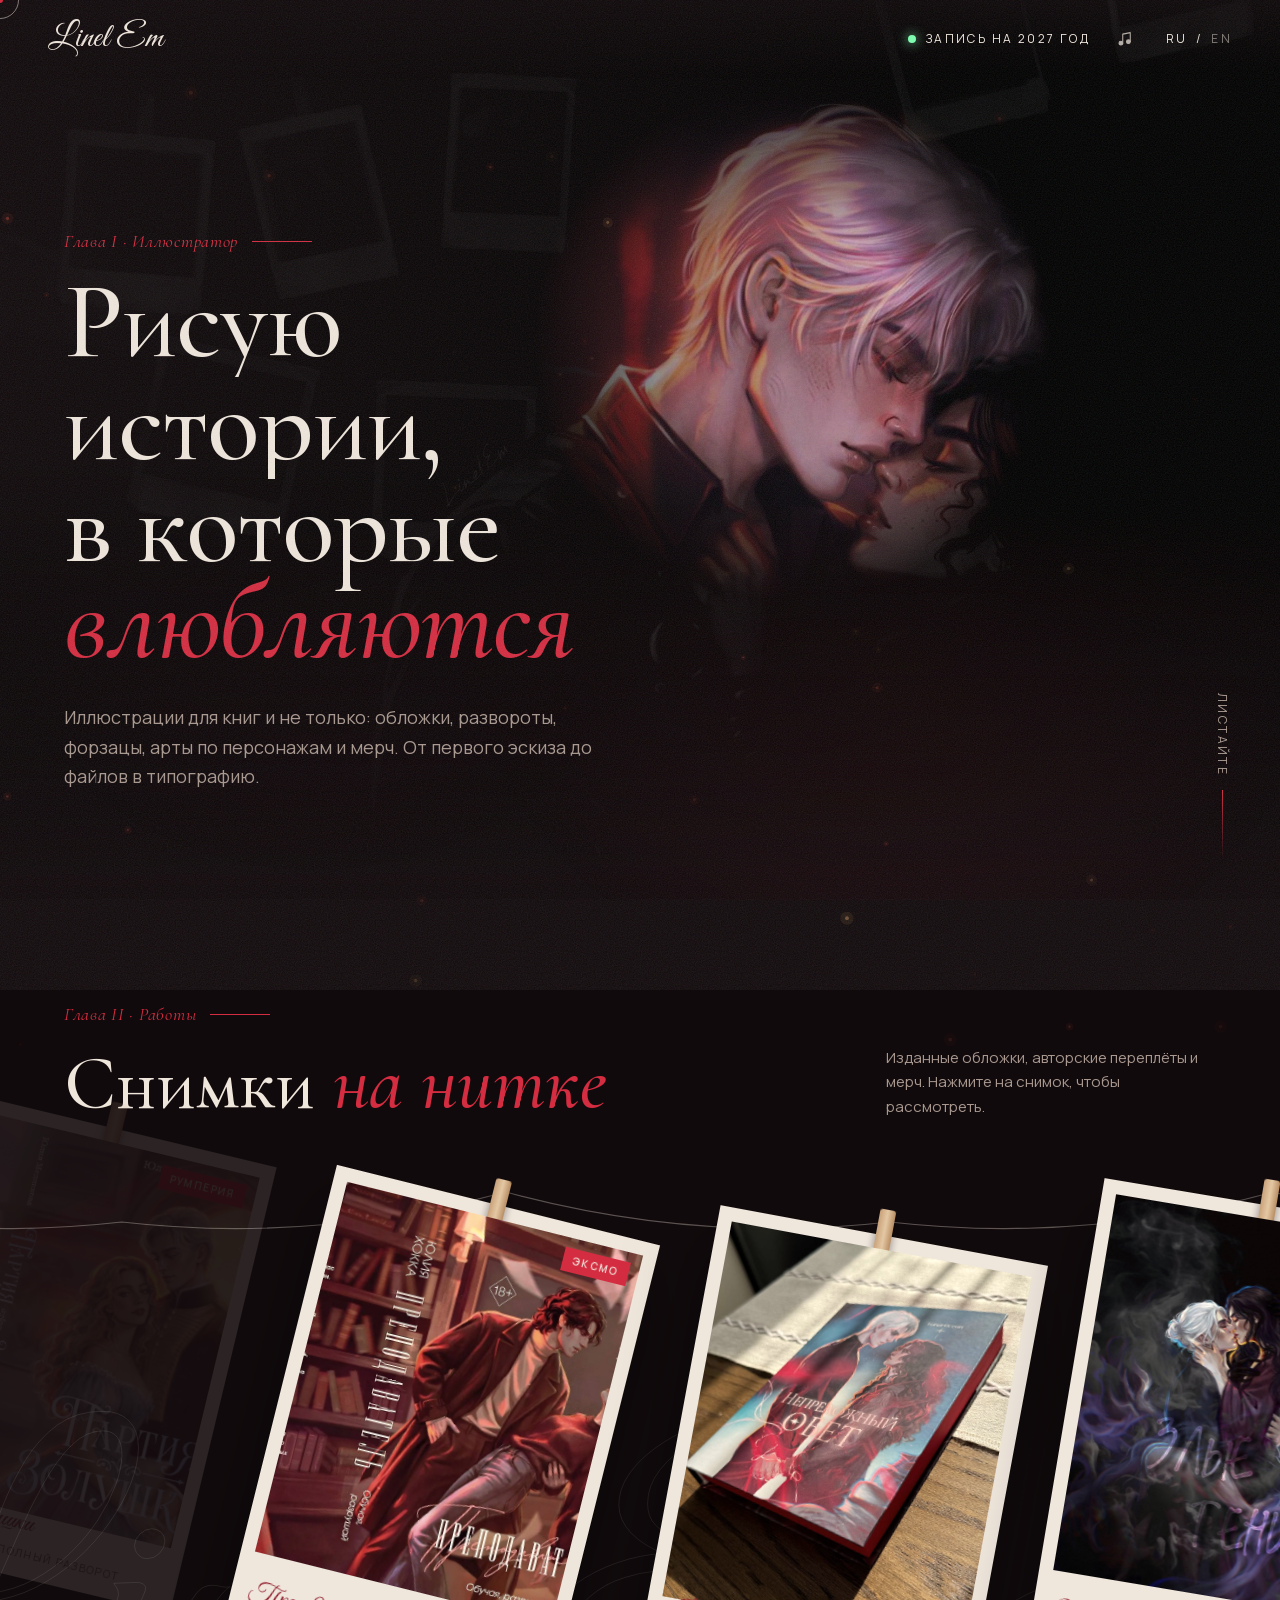
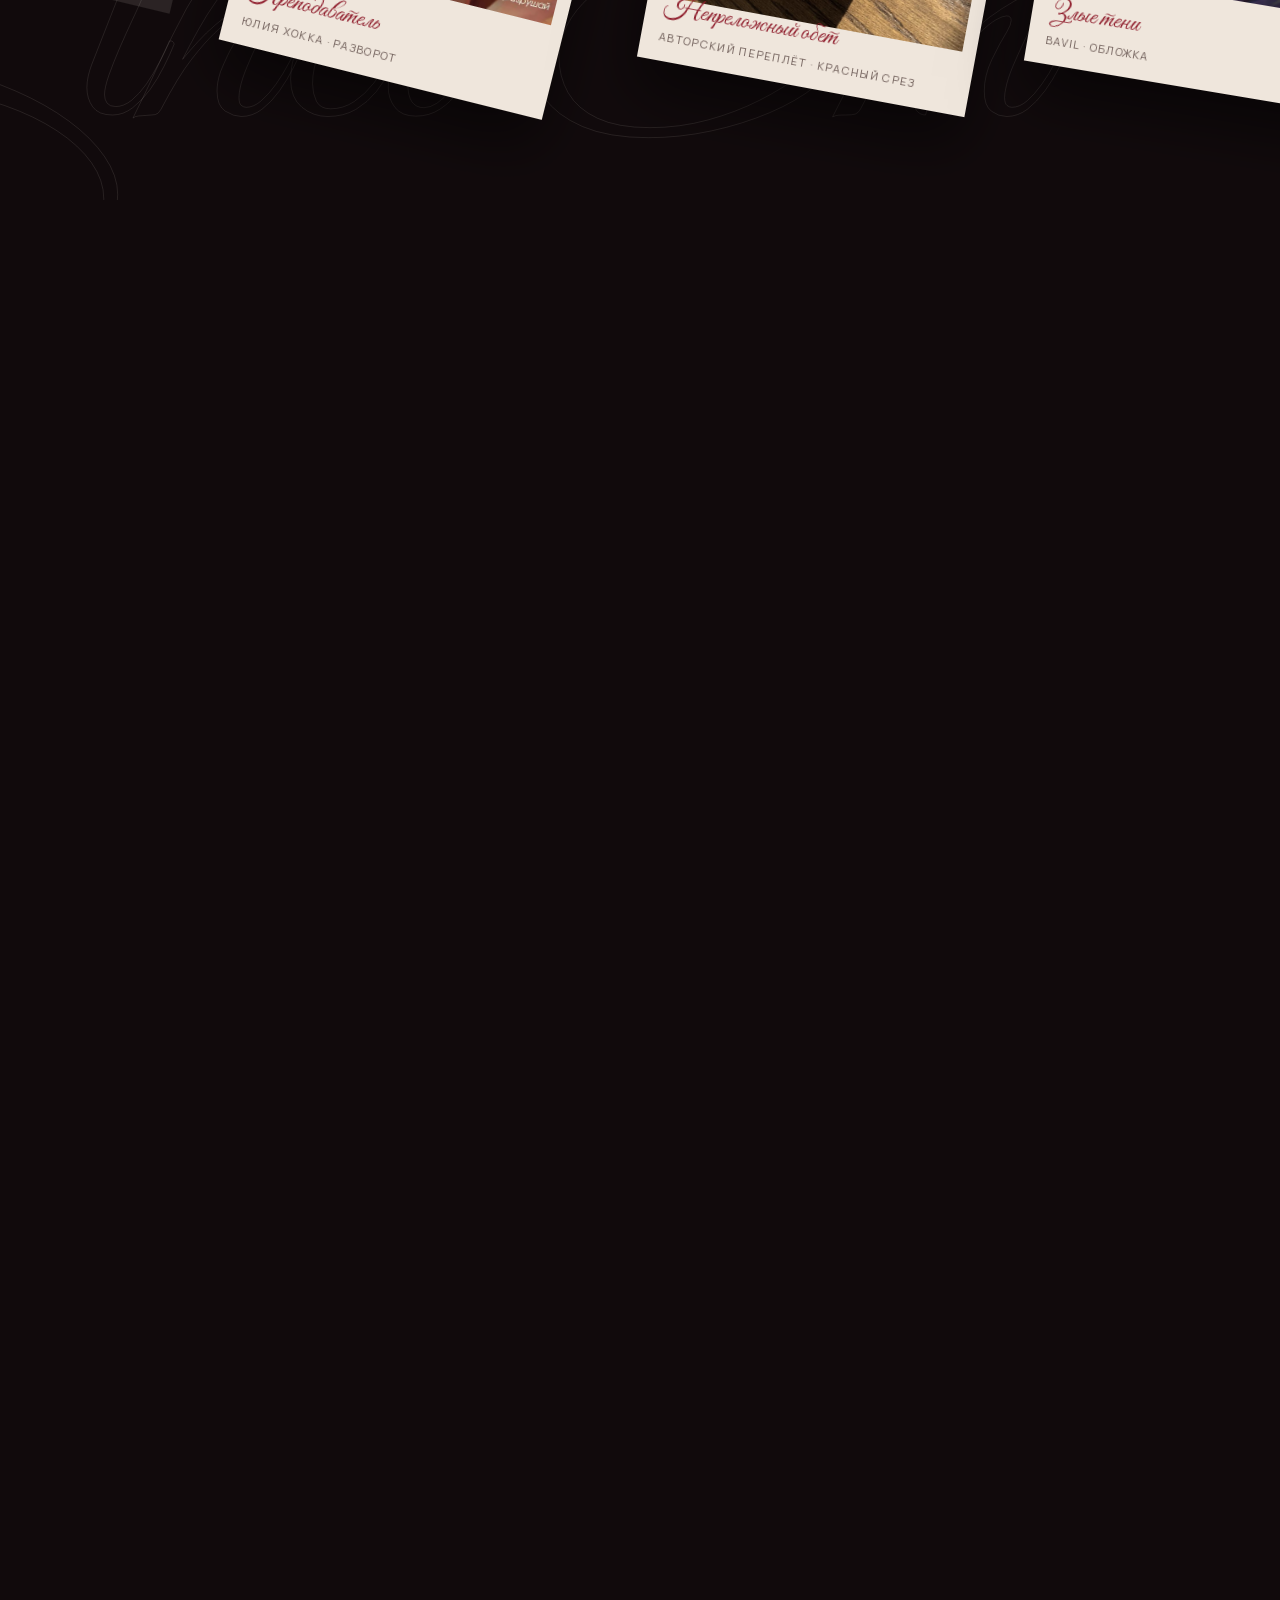
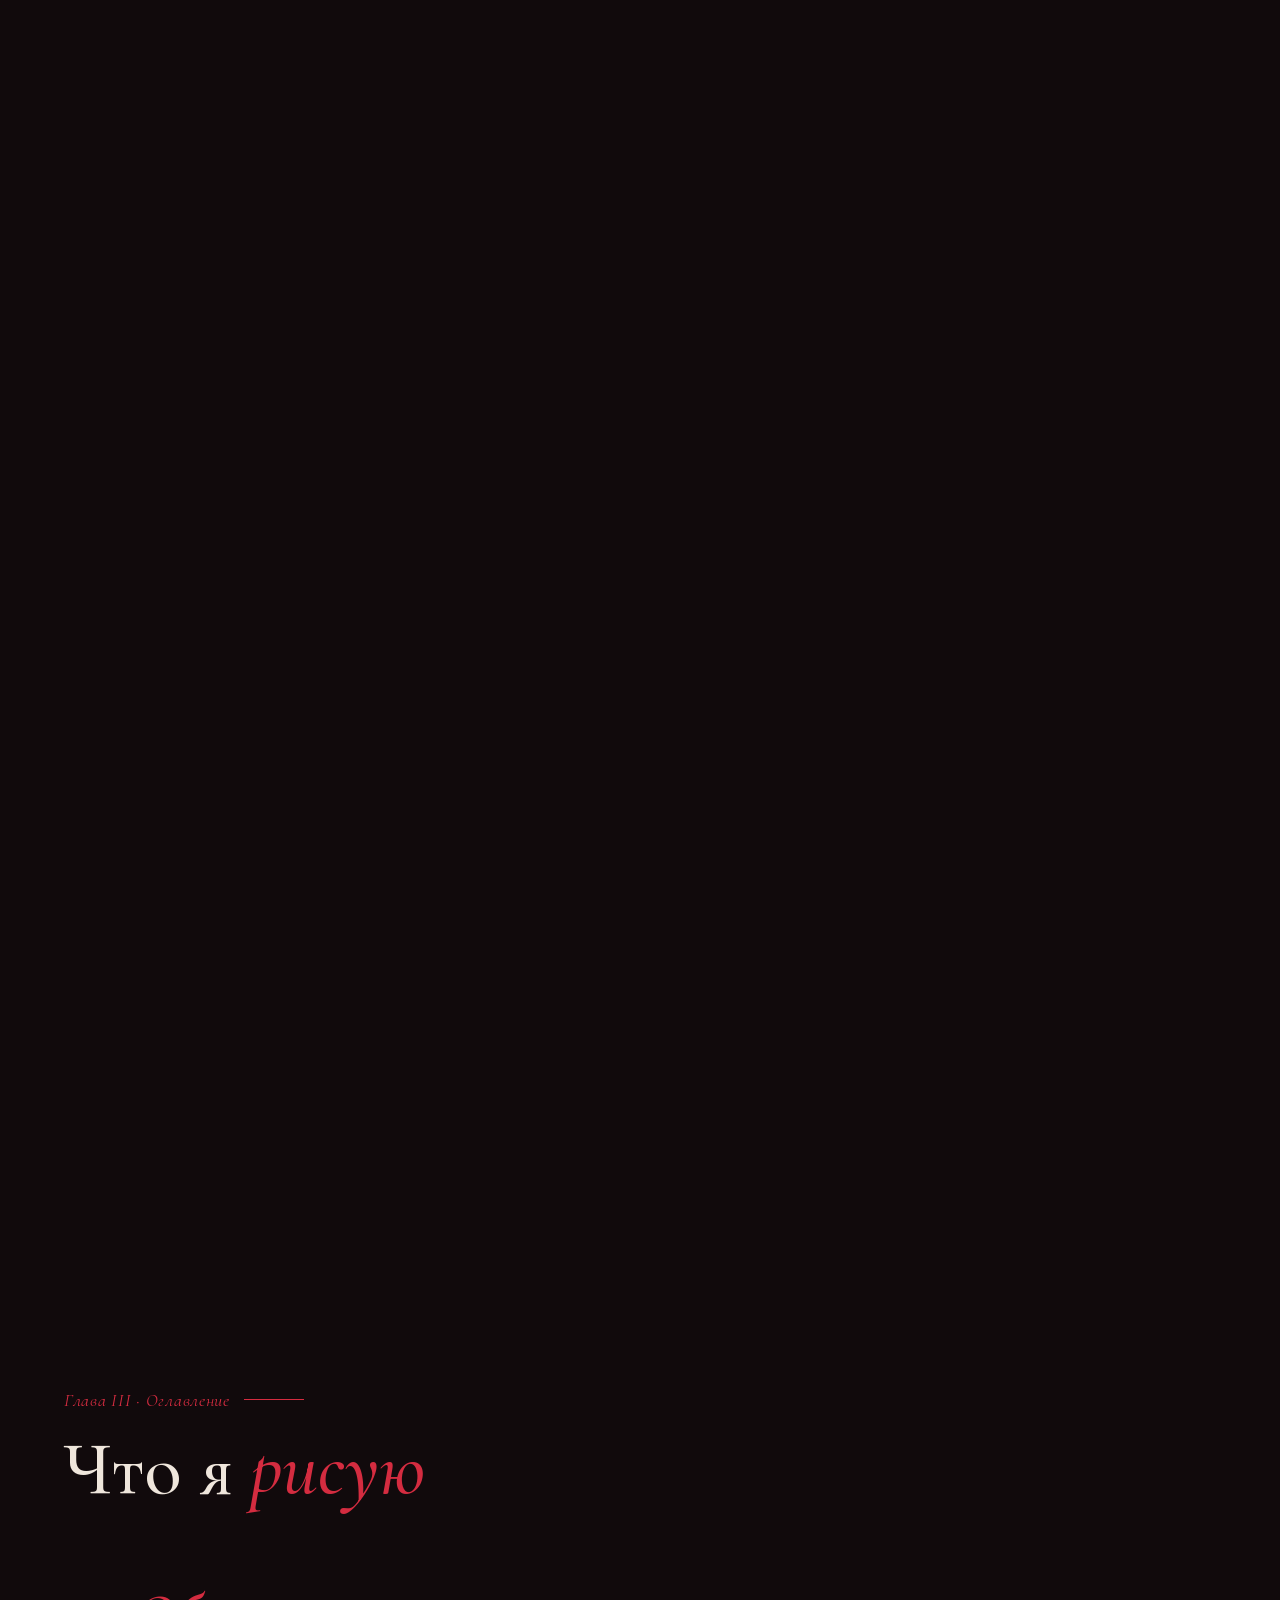
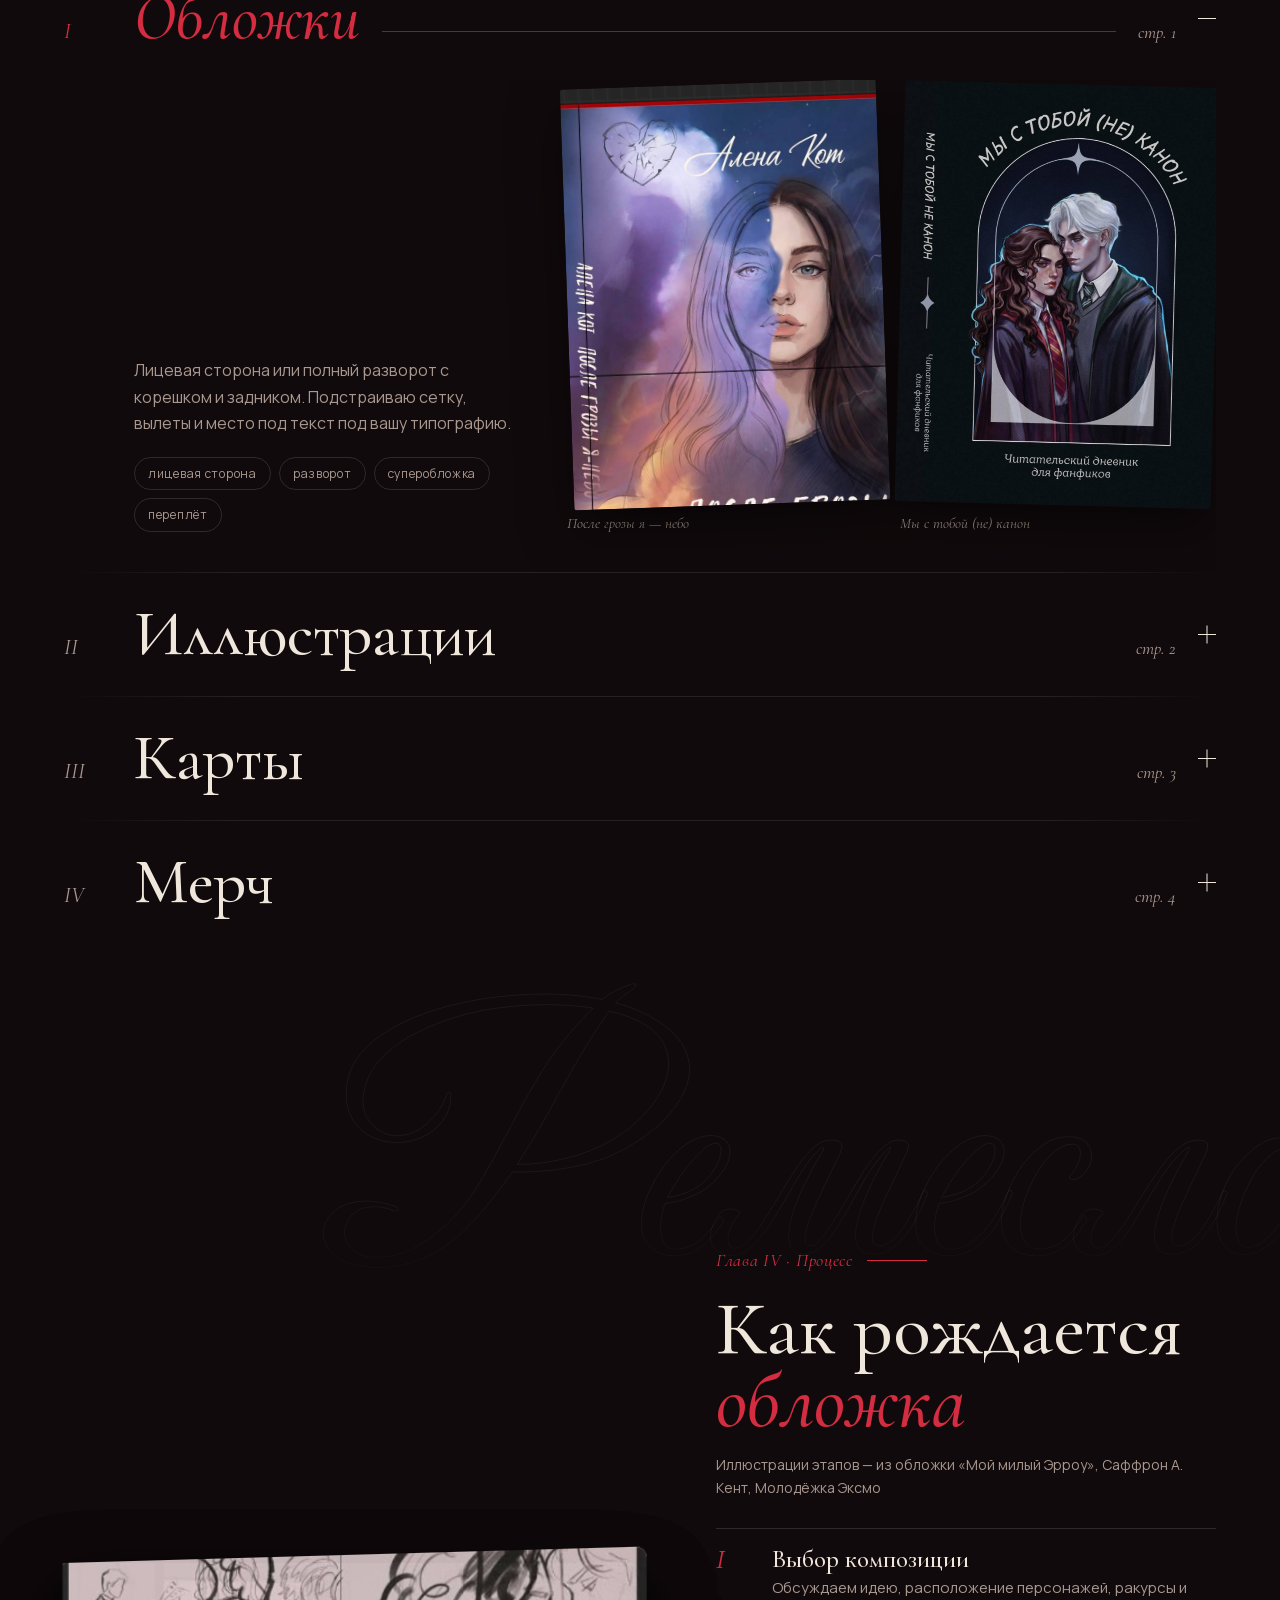
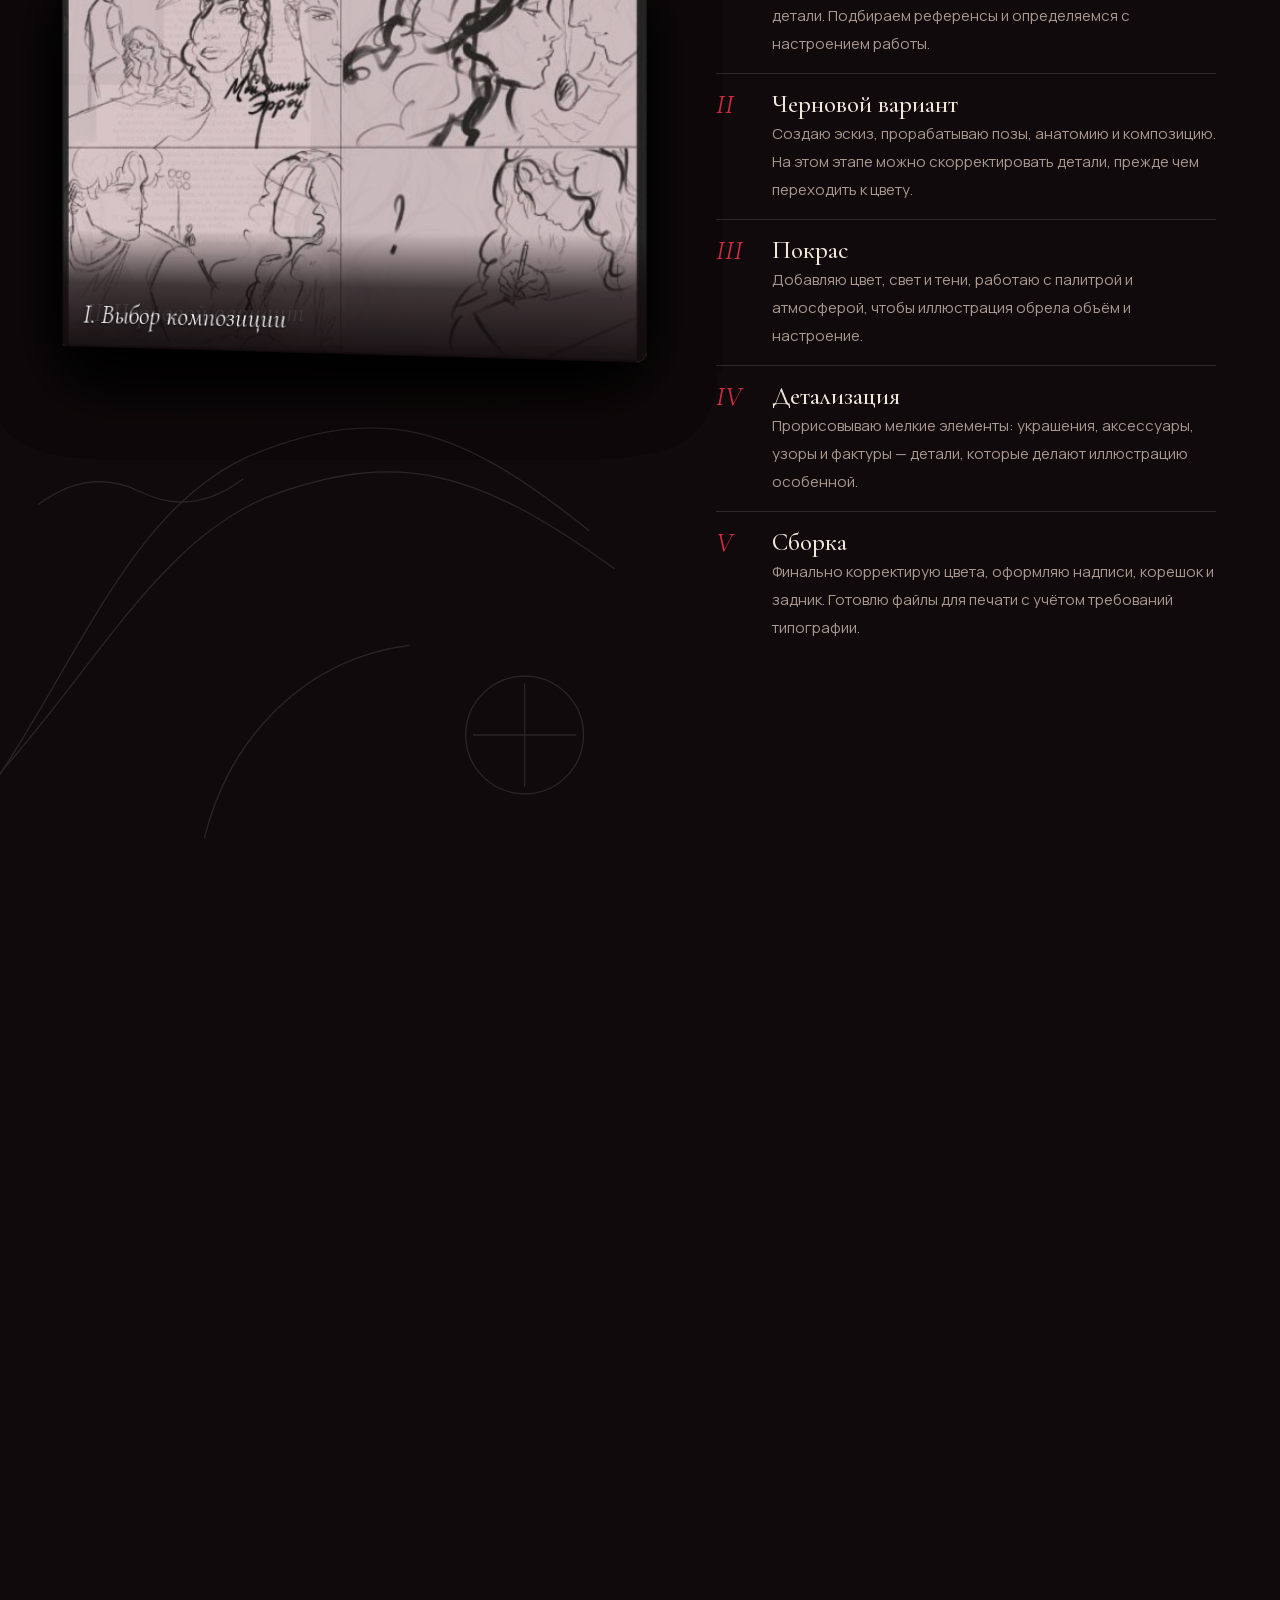
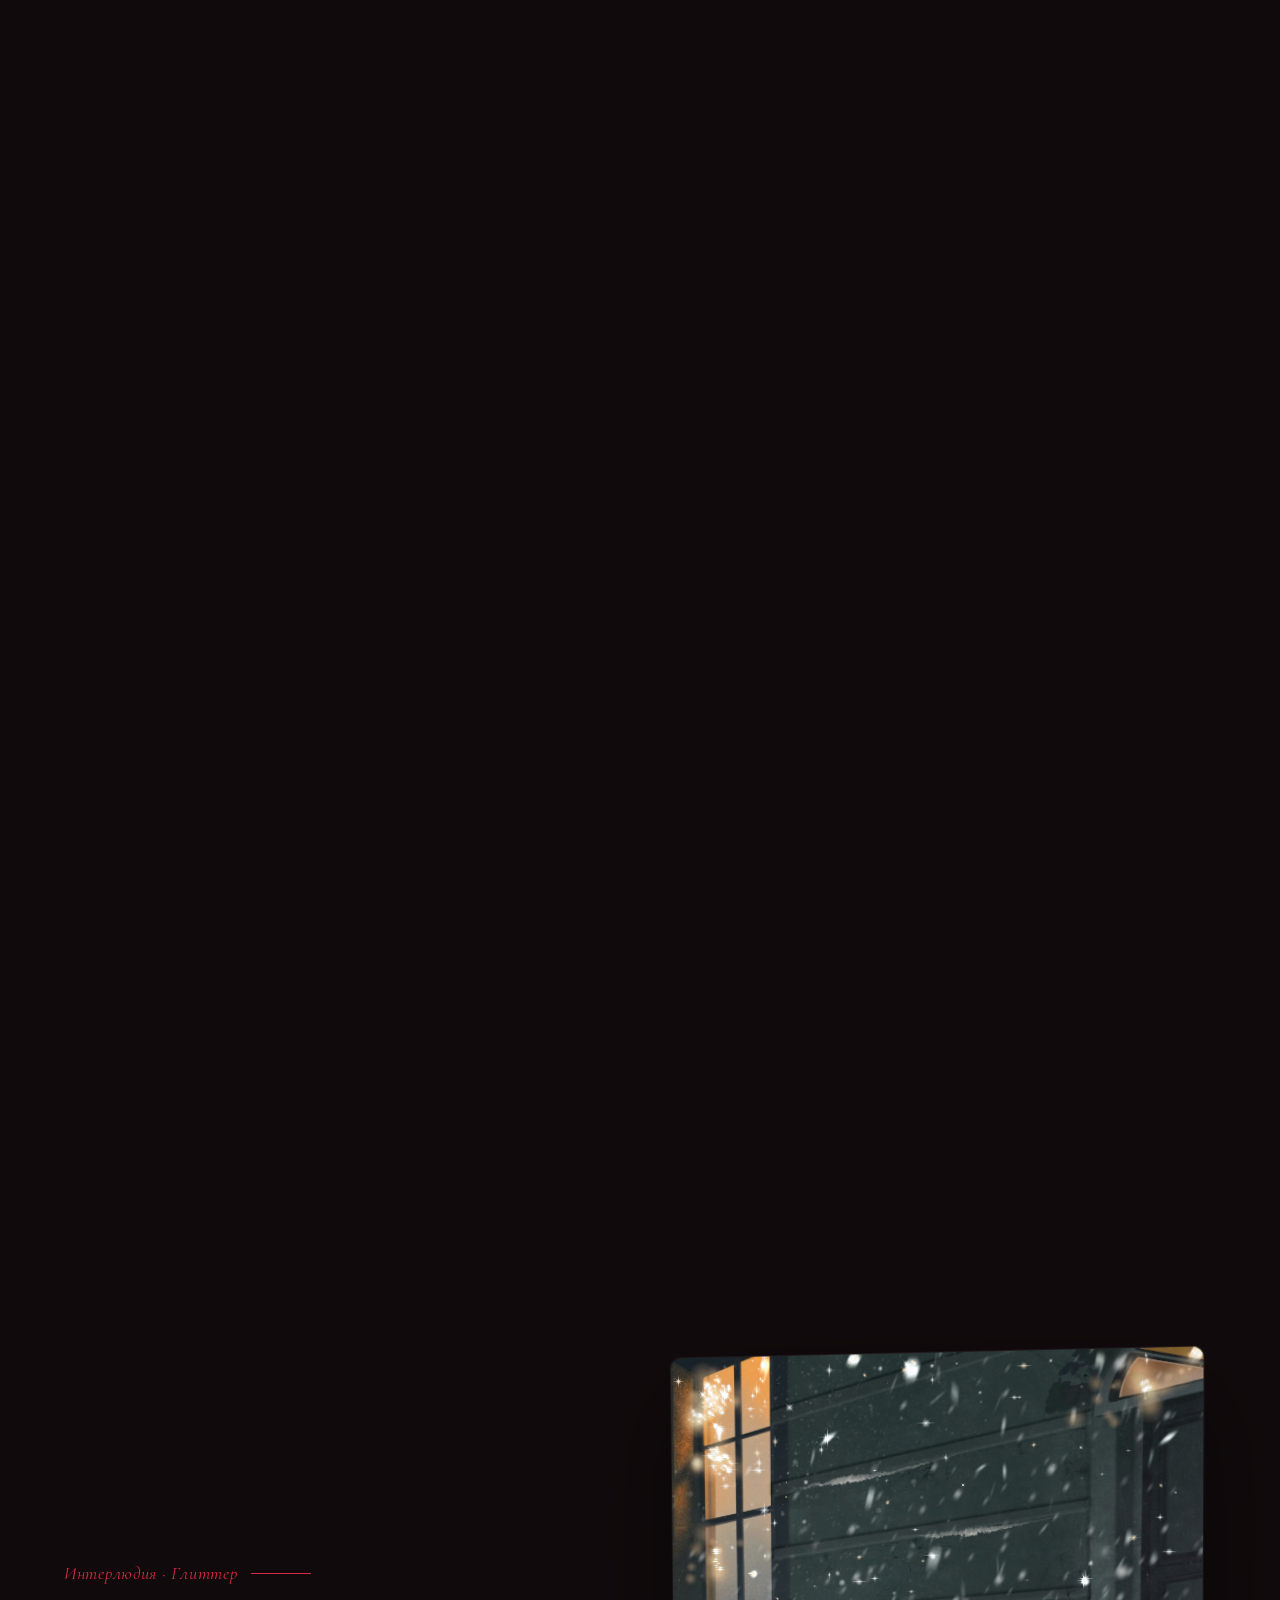
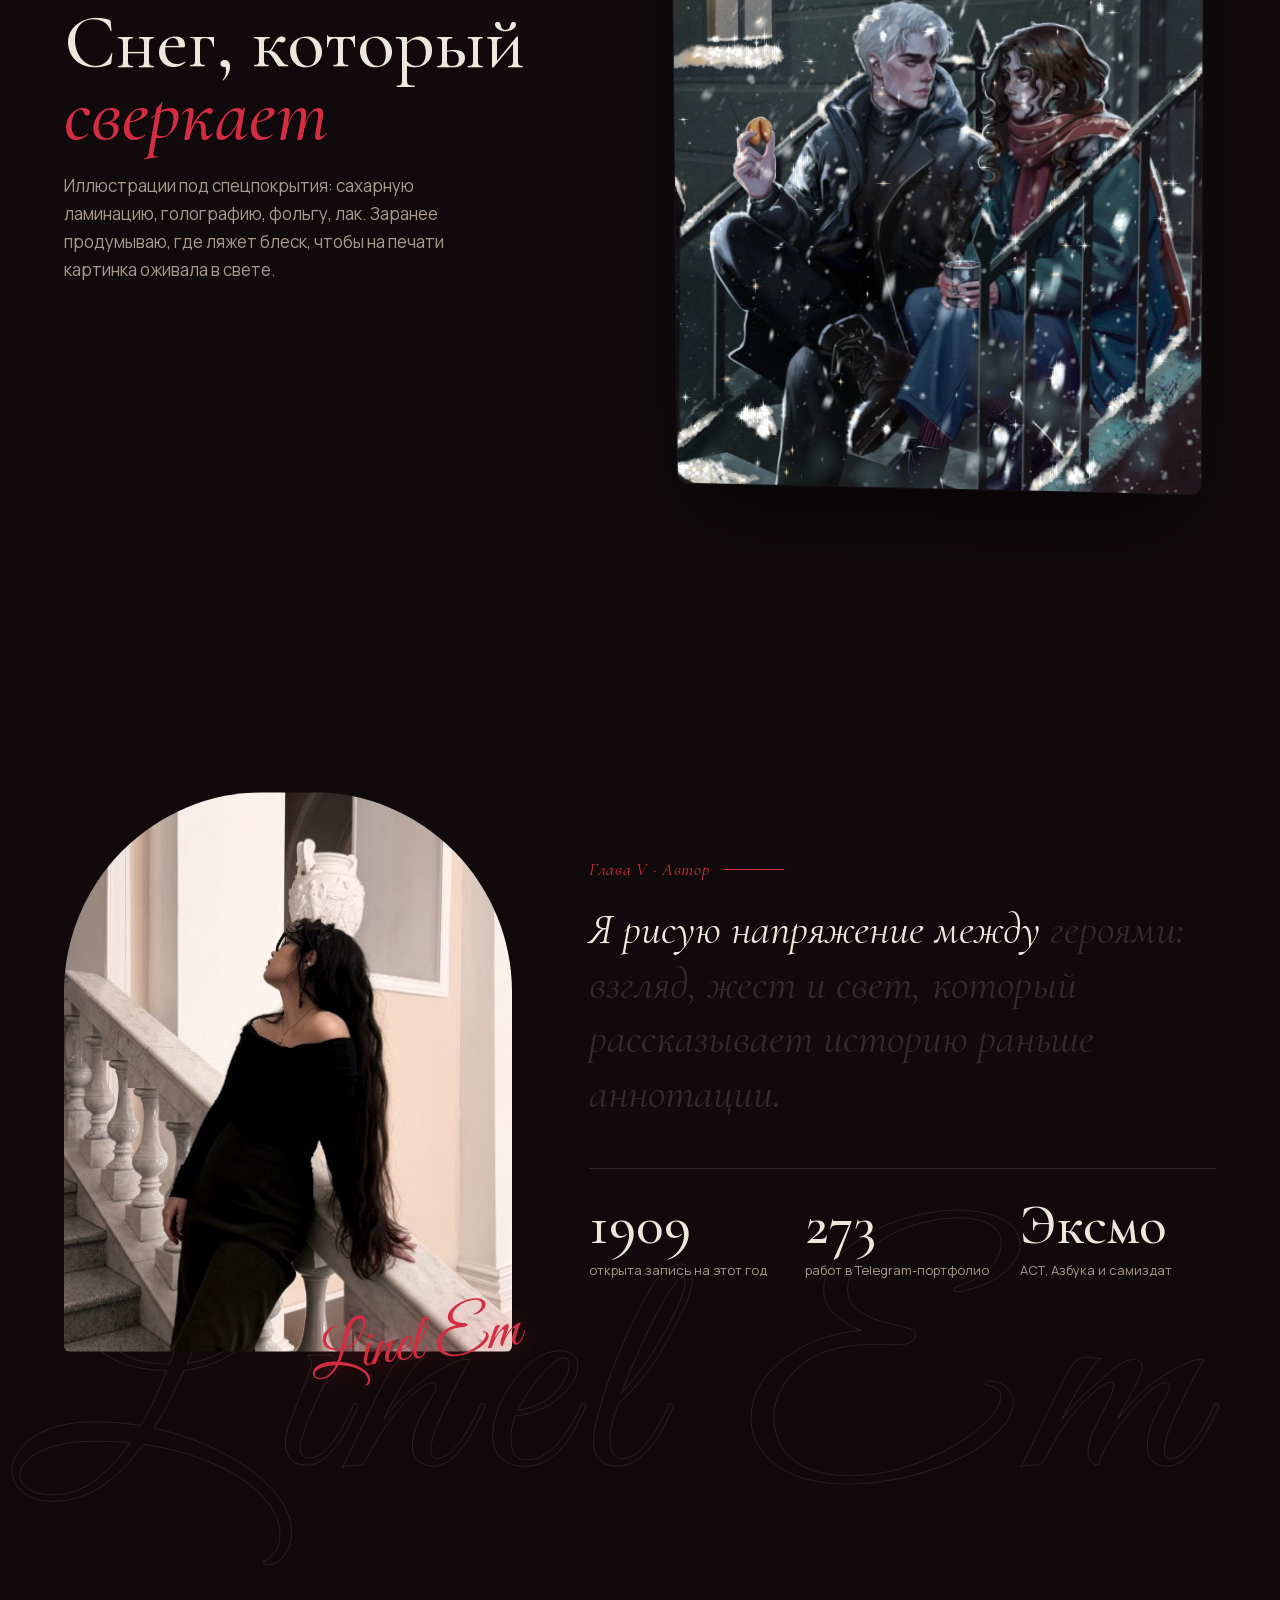
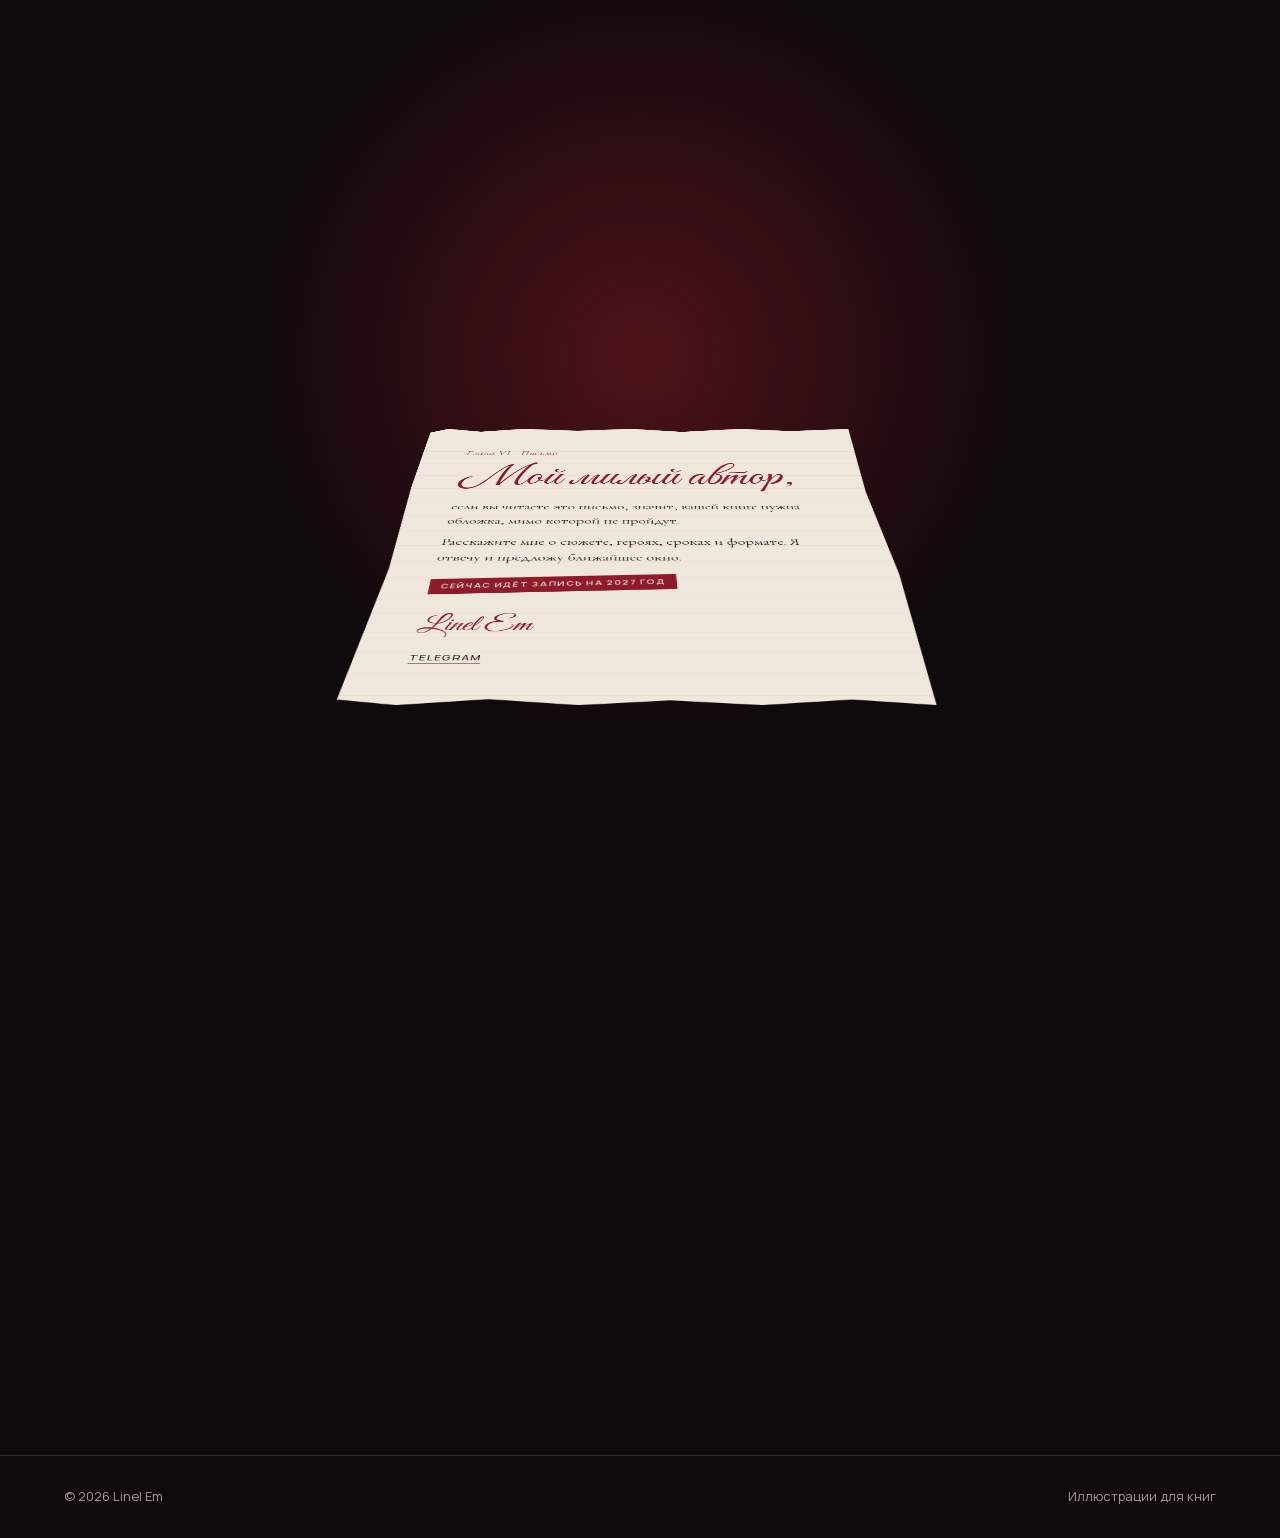
==== index.html @ 9446d97b "Publish linelem.ru" ====
<!doctype html>
<html lang="ru">
<head>
<meta charset="utf-8">
<meta name="viewport" content="width=device-width, initial-scale=1">
<title>Linel Em — иллюстрации для книг</title>
<meta name="description" content="Обложки, книжные иллюстрации, игральные карты и мерч для особых изданий. Работаю с издательствами и авторами.">
<meta property="og:type" content="website">
<meta property="og:site_name" content="linelem.ru">
<meta property="og:title" content="Linel Em — иллюстрации для книг">
<meta property="og:description" content="Обложки, книжные иллюстрации, игральные карты и мерч для особых изданий. Работаю с издательствами и авторами.">
<meta property="og:image" content="https://linelem.ru/og.jpg">
<meta property="og:image:width" content="1200">
<meta property="og:image:height" content="630">
<meta property="og:image:alt" content="Linel Em — иллюстрации для книг">
<meta property="og:locale" content="ru_RU">
<meta name="twitter:card" content="summary_large_image">
<link rel="canonical" href="https://linelem.ru/">
<link rel="alternate" hreflang="ru" href="https://linelem.ru/">
<link rel="alternate" hreflang="en" href="https://linelem.com/">
<link rel="alternate" hreflang="x-default" href="https://linelem.com/">
<link rel="icon" href="icons/favicon.ico" sizes="any">
<link rel="icon" type="image/png" sizes="32x32" href="icons/favicon-32.png">
<link rel="apple-touch-icon" href="icons/apple-touch-icon.png">
<link rel="manifest" href="site.webmanifest">
<meta name="theme-color" content="#110a0c">
<meta property="og:url" content="https://linelem.ru/">
<link rel="preload" href="img/polaroid.jpg" as="image">
<link rel="preload" href="fonts/GreatVibes-normal-400-latin.woff2" as="font" type="font/woff2" crossorigin>
<link rel="stylesheet" href="fonts/fonts.css">
<style>
  :root {
    --bg: #110a0c;
    --bg-2: #1c1013;
    --wine: #8e1b2a;
    --red: #d42c40;
    --cyan: #6fb6c6;
    --paper: #efe6dc;
    --paper-2: #e4d6c6;
    --ink: #2a1a1c;
    --muted: #a8988f;
    --line: rgba(239, 230, 220, .14);
    --serif: "Cormorant Garamond", Georgia, serif;
    --sans: "Manrope", system-ui, sans-serif;
    --script: "Great Vibes", cursive;
    --ease: cubic-bezier(.2, .7, .2, 1);
  }
  * { box-sizing: border-box; margin: 0; padding: 0; }
  html { background: var(--bg); }
  body {
    background: transparent; color: var(--paper);
    font: 400 17px/1.65 var(--sans);
    -webkit-font-smoothing: antialiased; overflow-x: hidden;
  }
  body.loading { overflow: hidden; }
  img { display: block; max-width: 100%; }
  a { color: inherit; text-decoration: none; }
  ::selection { background: var(--red); color: var(--paper); }

  /* film grain, animated */
  .grain {
    position: fixed; inset: -10%; z-index: 90; pointer-events: none; opacity: .11;
    background-image: url("data:image/svg+xml,%3Csvg xmlns='http://www.w3.org/2000/svg' width='200' height='200'%3E%3Cfilter id='n'%3E%3CfeTurbulence type='fractalNoise' baseFrequency='.85' numOctaves='3' stitchTiles='stitch'/%3E%3C/filter%3E%3Crect width='100%25' height='100%25' filter='url(%23n)'/%3E%3C/svg%3E");
    animation: grain 1s steps(6) infinite;
  }
  /* on phones the jittering grain reads as fast-moving noise over the wine light: keep it still and quieter */
  @media (max-width: 900px), (hover: none) { .grain { animation: none; opacity: .05; inset: 0; } }
  @keyframes grain {
    0%,100% { transform: translate(0,0) } 20% { transform: translate(-3%,2%) }
    40% { transform: translate(2%,-3%) } 60% { transform: translate(-2%,-1%) } 80% { transform: translate(3%,3%) }
  }

  /* cursor */
  .cursor, .cursor-ring { position: fixed; top: 0; left: 0; z-index: 100; pointer-events: none; border-radius: 50%; transform: translate(-50%, -50%); }
  .cursor { width: 6px; height: 6px; background: var(--red); }
  .cursor-ring {
    width: 38px; height: 38px; border: 1px solid rgba(239,230,220,.5);
    display: grid; place-items: center;
    font: 600 10px/1 var(--sans); letter-spacing: .12em; text-transform: uppercase; color: var(--bg);
    transition: width .4s var(--ease), height .4s var(--ease), background .4s, border-color .4s;
  }
  .cursor-ring span { opacity: 0; transition: opacity .3s; }
  .cursor-ring.big { width: 96px; height: 96px; background: var(--paper); border-color: var(--paper); }
  .cursor-ring.big span { opacity: 1; }
  @media (hover: none) { .cursor, .cursor-ring { display: none; } }

  /* preloader */
  .loader {
    position: fixed; inset: 0; z-index: 95; background: var(--wine);
    display: grid; place-items: center;
  }
  .loader svg { width: min(420px, 70vw); overflow: visible; }
  .loader text { font: 400 120px var(--script); fill: transparent; stroke: var(--paper); stroke-width: 1.2; stroke-dasharray: 900; stroke-dashoffset: 900; }

  /* nav */
  nav {
    position: fixed; top: 0; inset-inline: 0; z-index: 60;
    display: flex; justify-content: space-between; align-items: center;
    padding: 22px clamp(16px, 4vw, 48px); background: linear-gradient(rgba(17,10,12,.7), rgba(17,10,12,0));
  }
  .sound { all: unset; cursor: pointer; display: flex; align-items: center; gap: 6px; padding: 4px; color: var(--paper); opacity: .75; transition: opacity .3s, color .3s; }
  .sound:hover { opacity: 1; }
  .sound .note { width: 18px; height: 18px; fill: none; stroke: currentColor; stroke-width: 1.4; stroke-linecap: round; stroke-linejoin: round; }
  .sound .note circle { fill: currentColor; }
  .sound .bars { display: flex; align-items: flex-end; gap: 2px; height: 12px; width: 0; overflow: hidden; transition: width .4s var(--ease); }
  .sound .bars i { width: 2px; height: 3px; background: currentColor; border-radius: 1px; animation: eq 1.2s ease-in-out infinite; }
  .sound .bars i:nth-child(2) { animation-delay: -.4s; } .sound .bars i:nth-child(3) { animation-delay: -.8s; }
  .sound.on { opacity: 1; color: var(--red); }
  .sound.on .bars { width: 10px; }
  .sound:focus-visible { outline: 1px solid var(--red); outline-offset: 3px; }
  @keyframes eq { 0%,100% { height: 3px } 50% { height: 12px } }
  .nav-right { display: flex; align-items: center; gap: 22px; }
  .lang { font-size: 12px; letter-spacing: .2em; text-transform: uppercase; display: flex; gap: 8px; }
  .lang span { opacity: 1; } .lang a { opacity: .5; transition: opacity .3s; } .lang a:hover { opacity: 1; }
  .logo { font: 400 34px/1 var(--script); }
  .status { font-size: 12px; letter-spacing: .2em; text-transform: uppercase; display: flex; align-items: center; gap: 10px; }
  .status i { width: 8px; height: 8px; border-radius: 50%; background: #7dffb0; box-shadow: 0 0 12px #7dffb0; animation: pulse 2s infinite; }
  @keyframes pulse { 50% { opacity: .3 } }

  /* chapter labels */
  .chapter {
    font: italic 400 18px/1 var(--serif); color: var(--red); letter-spacing: .04em;
    display: flex; align-items: center; gap: 14px; margin-bottom: 24px;
  }
  .chapter::after { content: ""; width: 60px; height: 1px; background: currentColor; }

  /* ===== HERO ===== */
  .hero { position: relative; height: 100svh; min-height: 640px; overflow: hidden; }
  .hero-art { position: absolute; inset: 0; }
  .hero-art img { position: absolute; inset: 0; width: 100%; height: 100%; object-fit: cover; object-position: 70% 25%; }
  .hero-art .dim { filter: grayscale(1) brightness(.22) contrast(1.2); }
  .hero-art { will-change: transform; }
  .hero-art .lit {
    --x: 70%; --y: 40%; --r: 0px;
    -webkit-mask: radial-gradient(circle var(--r) at var(--x) var(--y), #000 0%, #000 45%, transparent 100%);
            mask: radial-gradient(circle var(--r) at var(--x) var(--y), #000 0%, #000 45%, transparent 100%);
  }
  .hero::after { content: ""; position: absolute; inset: 0; background: linear-gradient(90deg, rgba(17,10,12,.92) 0%, rgba(17,10,12,.35) 55%, transparent 80%), linear-gradient(transparent 50%, rgba(17,10,12,.55)); pointer-events: none; -webkit-mask: linear-gradient(#000 50%, transparent); mask: linear-gradient(#000 50%, transparent); }
  .hero-art { -webkit-mask: linear-gradient(#000 55%, transparent); mask: linear-gradient(#000 55%, transparent); }
  .hero-content { position: absolute; z-index: 2; left: clamp(16px, 5vw, 80px); bottom: clamp(60px, 12vh, 130px); max-width: 760px; }
  .hero h1 { font: 500 clamp(52px, 8.5vw, 140px)/.88 var(--serif); letter-spacing: -.01em; }
  .hero h1 .line { display: block; overflow: hidden; padding-bottom: .06em; }
  .hero h1 .ch { display: inline-block; }
  .hero h1 em { color: var(--red); font-style: italic; }
  .hero p { margin: 26px 0 0; max-width: 30em; color: var(--muted); font-size: 18px; }
  .hint { position: absolute; z-index: 2; right: clamp(16px, 4vw, 48px); bottom: 40px; font-size: 12px; letter-spacing: .2em; text-transform: uppercase; color: var(--muted); writing-mode: vertical-rl; display: flex; align-items: center; gap: 14px; }
  .hint::after { content: ""; width: 1px; height: 70px; background: linear-gradient(var(--red), transparent); animation: drip 2s var(--ease) infinite; }
  @keyframes drip { 0% { transform: scaleY(0); transform-origin: top } 50% { transform: scaleY(1); transform-origin: top } 51% { transform-origin: bottom } 100% { transform: scaleY(0); transform-origin: bottom } }

  /* ===== RED THREAD ===== */
  .thread { position: absolute; left: 0; top: 0; width: 100%; height: 100%; pointer-events: none; z-index: 1; overflow: visible; }
  .thread path { fill: none; stroke: var(--red); stroke-width: 1.5; filter: drop-shadow(0 0 6px rgba(212,44,64,.7)); }

  /* ===== POLAROIDS (horizontal) ===== */
  .works { position: relative; }
  .works-pin { height: 100svh; overflow: hidden; display: flex; flex-direction: column; justify-content: center; }
  .works-head { padding: 0 clamp(16px, 5vw, 80px); display: flex; justify-content: space-between; align-items: end; gap: 30px; flex-wrap: wrap; }
  h2 { font: 500 clamp(44px, 6vw, 92px)/.95 var(--serif); }
  h2 em { font-style: italic; color: var(--red); }
  .works-head p { color: var(--muted); max-width: 22em; font-size: 15px; }
  .rope-wrap { position: relative; margin-top: 50px; }
  .rope { position: absolute; top: 0; left: 0; height: 100%; width: 100%; z-index: 0; overflow: visible; }
  .rope path { fill: none; stroke: rgba(239,230,220,.35); stroke-width: 1.2; }
  .track { position: relative; display: flex; gap: clamp(28px, 4vw, 60px); padding: 0 clamp(16px, 5vw, 80px); width: max-content; will-change: transform; }
  .polaroid {
    --rot: 0deg; position: relative; z-index: 1; flex: none; width: clamp(240px, 26vw, 360px);
    background: var(--paper); padding: 14px 14px 64px; color: var(--ink);
    box-shadow: 0 30px 60px rgba(0,0,0,.55); transform-origin: 50% -30px;
    transform: rotate(var(--rot)); cursor: pointer; margin-top: 36px;
  }
  .polaroid::before { /* clothespin */
    content: ""; position: absolute; top: -26px; left: 50%; width: 16px; height: 46px; translate: -50% 0;
    background: linear-gradient(90deg, #c9a27a, #e4c8a4 50%, #b88d63); border-radius: 3px; box-shadow: 0 4px 8px rgba(0,0,0,.4);
  }
  .polaroid:nth-child(odd) { margin-top: 66px; }
  .polaroid .ph { aspect-ratio: 4/5; overflow: hidden; background: #000; }
  .polaroid img { width: 100%; height: 100%; object-fit: cover; filter: sepia(.15) saturate(.95); transition: transform 1s var(--ease), filter .6s; }
  .polaroid:hover img { transform: scale(1.06); filter: none; }
  .polaroid figcaption { position: absolute; left: 18px; right: 18px; bottom: 12px; }
  .polaroid b { display: block; font: 400 26px/1.05 var(--script); color: var(--wine); }
  .polaroid small { font-size: 11px; letter-spacing: .12em; text-transform: uppercase; color: #6b5a55; }
  .tag { position: absolute; top: 24px; right: 24px; background: var(--red); color: var(--paper); font: 600 10px/1 var(--sans); letter-spacing: .14em; text-transform: uppercase; padding: 7px 10px; }
  .polaroid.end { background: transparent; box-shadow: none; display: grid; place-items: center; padding: 0; color: var(--paper); min-height: 380px; }
  .polaroid.end::before { display: none; }
  .polaroid.end a { font: italic 500 34px/1.1 var(--serif); text-align: center; }
  .polaroid.end a span { display: block; font: 600 12px var(--sans); letter-spacing: .2em; text-transform: uppercase; color: var(--red); margin-top: 14px; }

  /* ===== MARQUEE ===== */

  /* ===== SERVICES list with floating preview ===== */
  section { position: relative; padding: clamp(80px, 12vw, 160px) clamp(16px, 5vw, 80px); isolation: isolate; overflow-x: clip; }
  html, body { overflow-x: clip; }

  /* quiet background decor */
  .deco { position: absolute; inset: 0; z-index: -1; pointer-events: none; }
  .deco-word {
    position: absolute; white-space: nowrap; line-height: .8;
    font: 400 clamp(180px, 30vw, 460px)/.8 var(--script); color: transparent;
    -webkit-text-stroke: 1px rgba(239, 230, 220, .1);
  }
  .ambient { position: fixed; inset: 0; z-index: -1; pointer-events: none; overflow: hidden; }
  .ambient i { position: absolute; border-radius: 50%; will-change: transform; }
  .ambient .a1 { width: 70vmax; height: 70vmax; background: radial-gradient(closest-side, var(--wine), transparent); opacity: .2; right: -16vmax; top: -14vmax; }
  .ambient .a2 { width: 58vmax; height: 58vmax; background: radial-gradient(closest-side, #6a1220, transparent); opacity: .16; left: -16vmax; bottom: -14vmax; }
  .ambient .a3 { width: 72vmax; height: 72vmax; background: radial-gradient(closest-side, var(--cyan), transparent); opacity: 0; right: -14vmax; top: 30vh; }
  /* sits in the empty space to the right of the heading and fades out before the list */
  .deco-craft { -webkit-text-stroke-color: rgba(239, 230, 220, .055); right: -6%; bottom: -.62em; font-size: clamp(170px, 26vw, 400px); padding: .35em .15em .1em;
    -webkit-mask: linear-gradient(#000 55%, transparent 92%); mask: linear-gradient(#000 62%, transparent 94%); }
  .deco-sig { left: 1%; bottom: -6%; letter-spacing: .06em; font-size: clamp(90px, 25vw, 460px); }
  @media (max-width: 900px) { .deco-sig { font-size: 40vw; line-height: .9; white-space: normal; bottom: -10%; } .deco-sig span { display: block; } .deco-sig span + span { padding-left: 1.1em; } }
  @media (max-width: 900px) { .deco-craft { font-size: 150px; right: -12%; bottom: -.7em; } }
  .sketch { position: absolute; opacity: .12; }
  .sketch path { fill: none; stroke: var(--paper); stroke-width: 1; stroke-linecap: round; }
  .sparks { position: fixed; inset: 0; z-index: 2; pointer-events: none; }
  .toc { list-style: none; margin-top: 50px; }
  .toc-item { position: relative; }
  .toc-item + .toc-item::before { content: ""; position: absolute; left: 0; right: 0; top: 0; height: 1px; background: linear-gradient(90deg, transparent, rgba(239,230,220,.1) 15%, rgba(239,230,220,.1) 85%, transparent); }
  .toc-head {
    all: unset; box-sizing: border-box; width: 100%; cursor: pointer;
    display: flex; align-items: baseline; gap: clamp(12px, 2vw, 22px); padding: clamp(20px, 3vw, 30px) 0;
  }
  .toc-head:focus-visible { outline: 1px solid var(--red); outline-offset: 4px; }
  .toc-n { flex: none; width: 48px; font: italic 400 22px/1 var(--serif); color: var(--muted); transition: color .5s; }
  .toc-item.open .toc-n, .toc-head:hover .toc-n { color: var(--red); }
  .toc-t { font: 500 clamp(36px, 5vw, 68px)/1 var(--serif); transition: color .5s, letter-spacing .7s var(--ease); white-space: nowrap; }
  .toc-dots { flex: 1; min-width: 20px; border-bottom: 1px solid rgba(212,44,64,.5); transform: translateY(-.35em) scaleX(0); transform-origin: left; transition: transform .8s var(--ease), border-color .5s; }
  .toc-p { flex: none; font: italic 400 18px/1 var(--serif); color: var(--muted); }
  .toc-plus { flex: none; position: relative; width: 18px; height: 18px; align-self: center; }
  .toc-plus::before, .toc-plus::after { content: ""; position: absolute; left: 0; top: 50%; width: 100%; height: 1px; background: var(--paper); transition: transform .6s var(--ease); }
  .toc-plus::after { transform: rotate(90deg); }
  .toc-head:hover .toc-t { letter-spacing: .015em; }
  .toc-head:hover .toc-dots { transform: translateY(-.35em) scaleX(1); }
  .toc-item.open .toc-t { color: var(--red); font-style: italic; }
  .toc-item.open .toc-plus::after { transform: rotate(0deg); }
  .toc-item.open .toc-dots { border-color: rgba(212,44,64,.6); transform: translateY(-.35em) scaleX(1); }
  .toc-body { display: grid; grid-template-rows: 0fr; transition: grid-template-rows .9s var(--ease); }
  .toc-item.open .toc-body { grid-template-rows: 1fr; }
  .toc-inner { overflow: hidden; min-height: 0; }
  .toc-content { display: grid; grid-template-columns: minmax(0, 1fr) minmax(0, 1.7fr); gap: clamp(24px, 4vw, 60px); padding: 4px 0 40px 70px; align-items: end; }
  .toc-content p { color: var(--muted); font-size: 16px; max-width: 28em; opacity: 0; transform: translateY(16px); transition: opacity .7s .2s, transform .9s .2s var(--ease); }
  .toc-tags { list-style: none; display: flex; flex-wrap: wrap; gap: 8px; margin-top: 20px; opacity: 0; transition: opacity .7s .35s; }
  .toc-tags li { border: 1px solid var(--line); border-radius: 999px; padding: 6px 13px; font-size: 12px; letter-spacing: .06em; color: var(--muted); }
  .toc-item.open .toc-content p { opacity: 1; transform: none; }
  .toc-item.open .toc-tags { opacity: 1; }
  .toc-gallery { display: flex; gap: clamp(10px, 1.6vw, 18px); align-items: flex-end; }
  .toc-gallery figure { --r: 0deg; flex: 1; min-width: 0; cursor: pointer; }
  .toc-gallery img {
    width: 100%; aspect-ratio: 3/4; object-fit: cover; border-radius: 3px; box-shadow: 0 20px 50px rgba(0,0,0,.5);
    opacity: 0; filter: blur(12px) grayscale(1) brightness(.5) sepia(.6); transform: translateY(40px) rotate(var(--r));
    transition: opacity .8s, filter 1.6s var(--ease), transform 1.1s var(--ease);
  }
  .toc-gallery figure:nth-child(2) img { transition-delay: .12s; }
  .toc-gallery figure:nth-child(3) img { transition-delay: .24s; }
  .toc-item.open .toc-gallery img { opacity: 1; filter: none; transform: rotate(var(--r)); }
  .toc-item.open .toc-gallery figure:hover img { transform: translateY(-8px) rotate(0deg) scale(1.03); transition-delay: 0s; }
  .toc-gallery figcaption { font: italic 400 15px var(--serif); color: var(--muted); margin-top: 10px; opacity: 0; transition: opacity .6s .6s; }
  .toc-item.open .toc-gallery figcaption { opacity: 1; }
  .deck { position: relative; height: clamp(340px, 32vw, 440px); perspective: 1400px; }
  .pcard {
    --i: 0; position: absolute; left: 50%; bottom: clamp(60px, 6vw, 90px); width: clamp(130px, 13vw, 180px); aspect-ratio: 5/7;
    margin-left: calc(clamp(130px, 13vw, 180px) / -2); border-radius: 12px; padding: 7px;
    background: var(--paper); box-shadow: 0 24px 50px rgba(0,0,0,.55); cursor: pointer;
    transform-origin: 50% 120%; transform: rotate(0deg) translateY(30px); opacity: 0;
    transition: transform 1.1s var(--ease), opacity .6s, box-shadow .4s;
    transition-delay: calc(var(--i) * 70ms);
  }
  .pcard .face { position: relative; height: 100%; border-radius: 7px; overflow: hidden; outline: 1px solid rgba(142,27,42,.7); outline-offset: -5px; }
  .pcard img { width: 100%; height: 100%; object-fit: cover; }
  .pcard .pip { position: absolute; z-index: 1; font: 500 18px/1 var(--serif); color: var(--paper); text-shadow: 0 1px 6px rgba(0,0,0,.7); text-align: center; }
  .pcard .pip small { display: block; font-size: 13px; color: var(--red); }
  .pcard .pip.tl { top: 10px; left: 10px; } .pcard .pip.br { bottom: 10px; right: 10px; transform: rotate(180deg); }
  .pcard.back .face {
    background:
      radial-gradient(circle at 50% 50%, transparent 30%, rgba(0,0,0,.35) 100%),
      repeating-linear-gradient(45deg, rgba(239,230,220,.13) 0 1px, transparent 1px 14px),
      repeating-linear-gradient(-45deg, rgba(239,230,220,.13) 0 1px, transparent 1px 14px),
      var(--wine);
    display: grid; place-items: center;
  }
  .pcard.back .mono { width: 58%; aspect-ratio: 1; border-radius: 50%; border: 1px solid rgba(239,230,220,.55); display: grid; place-items: center; font: 400 34px/1 var(--script); color: var(--paper); box-shadow: 0 0 0 6px rgba(142,27,42,.9), 0 0 0 7px rgba(239,230,220,.35); }
  .toc-item.open .pcard { opacity: 1; transform: rotate(calc((var(--i) - 2) * 13deg)) translateX(calc((var(--i) - 2) * 50px)); }
  .toc-item.open .pcard:hover { transform: rotate(calc((var(--i) - 2) * 13deg)) translateX(calc((var(--i) - 2) * 50px)) translateY(-34px); box-shadow: 0 40px 70px rgba(0,0,0,.6); transition-delay: 0s; z-index: 5; }

  /* ===== PROCESS: stacked pages ===== */
  .proc-h { margin-bottom: 14px; }
  .proc-note { color: var(--muted); font-size: 14px; margin-bottom: 28px; }
  .process { display: grid; grid-template-columns: 1.15fr 1fr; gap: clamp(30px, 6vw, 100px); min-height: 100svh; align-items: center; }
  .pages { position: relative; aspect-ratio: 3/2; width: min(640px, 100%); justify-self: center; perspective: 1600px; }
  .page {
    position: absolute; inset: 0; border-radius: 3px 10px 10px 3px; overflow: hidden;
    transform-origin: left center; box-shadow: 0 30px 70px rgba(0,0,0,.55); backface-visibility: hidden;
    background: var(--paper-2);
  }
  .page img { width: 100%; height: 100%; object-fit: cover; }
  .page .lbl { position: absolute; left: 0; right: 0; bottom: 0; padding: 70px 22px 18px; background: linear-gradient(transparent, rgba(17,10,12,.75) 45%, rgba(17,10,12,.96)); font: italic 400 27px/1.1 var(--serif); color: #fff; text-shadow: 0 1px 2px rgba(0,0,0,.8), 0 0 18px rgba(0,0,0,.6); }
  .steps { list-style: none; }
  .steps li { padding: 16px 0; border-top: 1px solid var(--line); opacity: .28; transition: opacity .5s; display: grid; grid-template-columns: 56px 1fr; }
  .steps li.on { opacity: 1; }
  .steps li { cursor: pointer; }
  .steps li:hover { opacity: .7; }
  .steps li.on:hover { opacity: 1; }
  .steps li::before { content: attr(data-n); font: italic 400 28px/1 var(--serif); color: var(--red); }
  .steps b { display: block; font: 500 25px/1.15 var(--serif); }
  .steps span { color: var(--muted); font-size: 15px; }


  /* ===== GLITTER INTERLUDE ===== */
  .glitter { min-height: 100svh; display: grid; grid-template-columns: 1fr 1.1fr; gap: clamp(30px, 6vw, 100px); align-items: center; }
  .gl-text p { color: var(--muted); max-width: 26em; margin-top: 20px; }
  .gl-stage { perspective: 1400px; justify-self: center; width: min(520px, 100%, calc(80svh * .72)); }
  .gl-card { position: relative; aspect-ratio: 1008/1400; border-radius: 10px; overflow: hidden; will-change: transform;
    box-shadow: 0 40px 100px rgba(0,0,0,.6), 0 0 0 1px rgba(239,230,220,.08); }
  .gl-card img { position: absolute; inset: 0; width: 100%; height: 100%; object-fit: cover; }
  .gl-card canvas { position: absolute; inset: 0; width: 100%; height: 100%; pointer-events: none; }
  .gl-sheen { position: absolute; inset: -20%; pointer-events: none; mix-blend-mode: color-dodge; opacity: var(--sheen, .25);
    background: linear-gradient(115deg, transparent 30%, rgba(255,160,200,.55) 42%, rgba(160,220,255,.6) 50%, rgba(255,240,180,.5) 58%, transparent 70%);
    background-size: 250% 250%; background-position: var(--sx, 0%) var(--sy, 50%); }
  .gl-glare { position: absolute; inset: 0; pointer-events: none; mix-blend-mode: soft-light;
    background: radial-gradient(circle at var(--gx, 50%) var(--gy, 30%), rgba(255,255,255,.55), transparent 45%); opacity: var(--glare, .4); }
  /* phones: blend modes over a canvas that redraws every frame force a full recomposite on iOS */
  .gl-card.lite { animation: gl-sway 6s ease-in-out infinite; }
  .gl-spk { position: absolute; translate: -50% -50%; background-size: contain; pointer-events: none; opacity: 0; animation: gl-twinkle 3s ease-in-out infinite; will-change: opacity, transform; }
  @keyframes gl-sway { 0%, 100% { transform: rotateY(-13deg) rotateX(4deg) scale(1.02); } 50% { transform: rotateY(13deg) rotateX(-5deg) scale(1.04); } }
  @keyframes gl-twinkle { 0%, 40%, 100% { opacity: 0; transform: scale(.3); } 70% { opacity: 1; transform: scale(1); } }
  @media (max-width: 900px) {
    .glitter { grid-template-columns: 1fr; align-content: center; gap: 28px; }
    .gl-stage { width: 86%; }
  }

  /* ===== ABOUT ===== */
  .about { display: grid; grid-template-columns: 5fr 7fr; gap: clamp(30px, 6vw, 100px); align-items: center; }
  .portrait { position: relative; }
  .portrait .frame { overflow: hidden; border-radius: 200px 200px 6px 6px; }
  .portrait img { width: 100%; aspect-ratio: 4/5; object-fit: cover; filter: grayscale(.3) contrast(1.05); scale: 1.15; }
  .portrait .sig { position: absolute; bottom: -24px; right: -10px; font: 400 64px/1 var(--script); color: var(--red); transform: rotate(-8deg); text-shadow: 0 0 30px rgba(212,44,64,.5); }
  .quote { font: italic 400 clamp(28px, 3.4vw, 46px)/1.25 var(--serif); }
  .quote .w { opacity: .15; transition: opacity .3s; }
  .quote .w.on { opacity: 1; }
  .facts { display: grid; grid-template-columns: repeat(3, 1fr); gap: 20px; margin-top: 48px; border-top: 1px solid var(--line); padding-top: 28px; }
  .facts b { display: block; font: 500 clamp(40px, 4.5vw, 60px)/1 var(--serif); color: var(--paper); }
  .facts span { font-size: 13px; color: var(--muted); }

  /* ===== LETTER / CONTACT ===== */
  .contact { min-height: 100svh; display: grid; place-items: center; overflow: hidden; }
  .contact .glow { position: absolute; width: 70vmax; height: 70vmax; border-radius: 50%; background: radial-gradient(var(--wine), transparent 60%); opacity: .5; left: 50%; top: 50%; translate: -50% -50%; pointer-events: none; }
  .letter {
    will-change: transform, opacity; backface-visibility: hidden;
    position: relative; width: min(640px, 100%); background: var(--paper); color: var(--ink);
    padding: clamp(36px, 6vw, 64px); box-shadow: 0 50px 120px rgba(0,0,0,.6);
    clip-path: polygon(0 2%, 4% 0, 12% 1.5%, 22% 0, 35% 1%, 48% 0, 60% 1.6%, 74% 0, 86% 1.2%, 100% 0, 99% 30%, 100% 62%, 98.6% 100%, 85% 98.6%, 70% 100%, 55% 98.8%, 40% 100%, 25% 98.5%, 10% 100%, 0 98.6%, 1.2% 60%, 0 28%);
    background-image: linear-gradient(rgba(42,26,28,.05) 1px, transparent 1px); background-size: 100% 34px;
  }
  .letter h2 { font: 400 clamp(46px, 6vw, 72px)/1 var(--script); color: var(--wine); margin-bottom: 22px; }
  .letter p { font: 400 21px/1.62 var(--serif); margin-bottom: 14px; }
  .letter .queue { display: inline-block; background: var(--wine); color: var(--paper); font: 600 12px/1 var(--sans); letter-spacing: .14em; text-transform: uppercase; padding: 9px 14px; margin: 8px 0 24px; transform: rotate(-2deg); }
  .seal {
    position: absolute; right: clamp(20px, 5vw, 50px); bottom: clamp(20px, 5vw, 50px);
    width: 120px; height: 120px; border-radius: 50%;
    background: radial-gradient(circle at 35% 30%, #e0485a, var(--wine) 60%, #5a0f19);
    display: grid; place-items: center; color: var(--paper); text-align: center;
    font: 600 11px/1.3 var(--sans); letter-spacing: .14em; text-transform: uppercase;
    box-shadow: 0 10px 30px rgba(142,27,42,.6), inset 0 -6px 12px rgba(0,0,0,.3);
    transition: transform .5s var(--ease);
  }
  .seal:hover { transform: rotate(-12deg) scale(1.08); }
  .seal b { display: block; font: 400 30px/1 var(--script); text-transform: none; letter-spacing: 0; margin-bottom: 2px; }
  .letter .sign { font: 400 40px/1 var(--script); color: var(--wine); margin-top: 18px; }
  .letter .alt { font: 500 13px var(--sans); letter-spacing: .1em; text-transform: uppercase; display: flex; gap: 22px; margin-top: 26px; }
  .letter .alt a { border-bottom: 1px solid currentColor; }
  footer { padding: 30px clamp(16px, 5vw, 80px); display: flex; justify-content: space-between; color: var(--muted); font-size: 13px; border-top: 1px solid var(--line); }

  /* lightbox */
  .lb { position: fixed; inset: 0; z-index: 80; background: rgba(10,6,7,.94); display: grid; place-items: center; padding: 30px 16px; opacity: 0; pointer-events: none; transition: opacity .5s; }
  .lb.on { opacity: 1; pointer-events: auto; }
  .lb img { max-height: 84vh; max-width: min(1100px, 100%); object-fit: contain; box-shadow: 0 40px 100px rgba(0,0,0,.7); transform: scale(.92); transition: transform .6s var(--ease); }
  .lb.on img { transform: none; }
  .lb p { margin-top: 18px; text-align: center; font: italic 400 22px var(--serif); }

  @media (max-width: 900px) {
    .status, .hint { display: none; }
    .works-pin { height: auto; padding: 100px 0 60px; }
    .track-scroll { overflow-x: auto; scroll-snap-type: x mandatory; -webkit-overflow-scrolling: touch; padding-bottom: 100px; margin-bottom: -70px; }
    .polaroid { scroll-snap-align: center; width: 72vw; }
    .process, .about { grid-template-columns: 1fr; }
    .toc-n { width: 30px; font-size: 18px; }
    .toc-t { font-size: 34px; }
    .toc-p { display: none; }
    .toc-content { grid-template-columns: 1fr; padding: 0 0 30px; gap: 22px; }
    .toc-content p { font-size: 15px; }
    .toc-gallery { display: grid; grid-template-columns: 1fr 1fr; gap: 14px; }
    .deck { height: 300px; }
    .pcard { width: 100px; margin-left: -50px; bottom: 50px; }
    .toc-item.open .pcard { transform: rotate(calc((var(--i) - 2) * 8deg)) translateX(calc((var(--i) - 2) * 24px)); }
    .toc-item.open .pcard:hover { transform: rotate(calc((var(--i) - 2) * 8deg)) translateX(calc((var(--i) - 2) * 24px)) translateY(-20px); }
    /* process: pinned book, compact text */
    .process { min-height: 100svh; align-content: start; gap: 18px; padding-top: 84px; padding-bottom: 20px; }
    .proc-text { display: contents; }
    .process .chapter { order: 1; margin-bottom: 0; }
    .proc-h { order: 2; font-size: 40px; margin: 0; }
    .proc-note { order: 3; margin: 0; font-size: 13px; }
    .pages { order: 4; width: 100%; perspective: 1000px; }
    .steps { order: 5; }
    .steps li { padding: 9px 0; grid-template-columns: 40px 1fr; }
    .steps li::before { font-size: 22px; }
    .steps b { font-size: 21px; }
    .page .lbl { font-size: 19px; padding: 46px 16px 12px; }
    .steps span { display: block; max-height: 0; overflow: hidden; opacity: 0; transition: max-height .5s var(--ease), opacity .4s; font-size: 13px; line-height: 1.45; }
    .steps li.cur span { max-height: 90px; opacity: 1; margin-top: 4px; }
    .letter .queue { font-size: 10px; letter-spacing: .08em; }
    .facts { grid-template-columns: 1fr 1fr 1fr; }
    .letter { padding: 30px 24px 28px; background-size: 100% 28px; }
    .letter h2 { font-size: 42px; margin-bottom: 14px; }
    .letter p { font-size: 17px; line-height: 1.5; margin-bottom: 10px; }
    .letter .queue { margin: 4px 0 14px; }
    .letter .sign { font-size: 32px; margin-top: 6px; }
    .letter .alt { margin-top: 14px; }
    .seal { width: 84px; height: 84px; font-size: 8px; right: 22px; bottom: 26px; }
    .seal b { font-size: 24px; }
  }
  @media (prefers-reduced-motion: reduce) {
    .grain, .hint::after, .status i, .gl-card.lite { animation: none; }
  }
</style>
</head>
<body class="loading">

<div class="ambient" aria-hidden="true"><i class="a1"></i><i class="a2"></i><i class="a3"></i></div>
<div class="grain"></div>
<canvas class="sparks" aria-hidden="true"></canvas>
<div class="cursor"></div>
<div class="cursor-ring"><span>Открыть</span></div>

<div class="loader" aria-hidden="true">
  <svg viewBox="0 0 520 160"><text x="50%" y="115" text-anchor="middle">Linel Em</text></svg>
</div>

<nav>
  <a class="logo" href="#top">Linel Em</a>
  <div class="nav-right">
    <div class="status"><i></i>Запись на 2027 год</div>
    <button class="sound" aria-pressed="false" aria-label="Включить музыку" data-on="Включить музыку" data-off="Выключить музыку" data-cursor="Включить"><svg class="note" viewBox="0 0 24 24" aria-hidden="true"><path d="M9 17.5V5.5l10-2v12"/><circle cx="6.5" cy="17.5" r="2.5"/><circle cx="16.5" cy="15.5" r="2.5"/></svg><span class="bars"><i></i><i></i><i></i></span></button>
    <div class="lang"><span>RU</span>/<a href="https://linelem.com/" hreflang="en" lang="en">EN</a></div>
  </div>
</nav>

<!-- I. HERO -->
<header class="hero" id="top">
  <div class="hero-art">
    <img class="dim" src="img/polaroid.jpg" alt="">
    <img class="lit" src="img/polaroid.jpg" alt="Иллюстрация Linel Em: пара в красном свете на фоне полароидов">
  </div>
  <div class="hero-content">
    <div class="chapter">Глава I · Иллюстратор</div>
    <h1><span class="line">Рисую</span><span class="line">истории,</span><span class="line">в которые <em>влюбляются</em></span></h1>
    <p>Иллюстрации для книг и не только: обложки, развороты, форзацы, арты по персонажам и мерч. От первого эскиза до файлов в типографию.</p>
  </div>
  <div class="hint">Листайте</div>
</header>

<!-- II. WORKS -->
<section class="works" id="works" style="padding:0">
  <div class="works-pin" style="position:relative;isolation:isolate">
    <div class="deco" aria-hidden="true">
      <span class="deco-word" data-drift="works" style="left:-4%;bottom:2%">Linel Em · снимки · истории</span>
    </div>
    <div class="works-head">
      <div>
        <div class="chapter">Глава II · Работы</div>
        <h2>Снимки <em>на&nbsp;нитке</em></h2>
      </div>
      <p>Изданные обложки, авторские переплёты и мерч. Нажмите на снимок, чтобы рассмотреть.</p>
    </div>
    <div class="rope-wrap track-scroll">
      <div class="track">
        <svg class="rope" aria-hidden="true"><path/></svg>
        <figure class="polaroid" style="--rot:-3deg" data-full="img/erroy.jpg" data-cap="«Мой милый Эрроу» · Саффрон А. Кент · Молодёжка Эксмо">
          <div class="ph"><img loading="lazy" decoding="async" src="img/erroy.jpg" alt="Обложка «Мой милый Эрроу»" style="object-position:82% 30%"></div>
          <span class="tag">Эксмо</span>
          <figcaption><b>Мой милый Эрроу</b><small>Саффрон А. Кент · полный разворот</small></figcaption>
        </figure>
        <figure class="polaroid" style="--rot:1.5deg" data-full="img/zolushka.jpg" data-cap="«Партия Золушки» · Юлия Медникова · Румперия">
          <div class="ph"><img loading="lazy" decoding="async" src="img/zolushka.jpg" alt="Обложка «Партия Золушки»" style="object-position:80% 35%"></div>
          <span class="tag">Румперия</span>
          <figcaption><b>Партия Золушки</b><small>Юлия Медникова · полный разворот</small></figcaption>
        </figure>
        <figure class="polaroid" style="--rot:2deg" data-full="img/prepod.jpg" data-cap="«Преподаватель» · Юлия Хокка · Эксмо">
          <div class="ph"><img loading="lazy" decoding="async" src="img/prepod.jpg" alt="Обложка «Преподаватель»" style="object-position:75% 40%"></div>
          <span class="tag">Эксмо</span>
          <figcaption><b>Преподаватель</b><small>Юлия Хокка · разворот</small></figcaption>
        </figure>
        <figure class="polaroid" style="--rot:-1.5deg" data-full="img/obet.jpg" data-cap="«Непреложный обет» · LunarOcean · авторский переплёт с красным срезом">
          <div class="ph"><img loading="lazy" decoding="async" src="img/obet.jpg" alt="Авторский переплёт «Непреложный обет»"></div>
          <figcaption><b>Непреложный обет</b><small>Авторский переплёт · красный срез</small></figcaption>
        </figure>
        <figure class="polaroid" style="--rot:-2.5deg" data-full="img/teni.jpg" data-cap="«Злые тени» · Bavil · обложка">
          <div class="ph"><img loading="lazy" decoding="async" src="img/teni.jpg" alt="Обложка «Злые тени»" style="object-position:50% 25%"></div>
          <figcaption><b>Злые тени</b><small>Bavil · обложка</small></figcaption>
        </figure>
        <figure class="polaroid" style="--rot:-2deg" data-full="img/krysy.jpg" data-cap="«Крысы на тонущем корабле» · riddlestory21 · Serpentarium · полный разворот">
          <div class="ph"><img src="img/krysy.jpg" alt="Обложка «Крысы на тонущем корабле»" style="object-position:50% 45%" loading="lazy"></div>
          <span class="tag">Serpentarium</span>
          <figcaption><b>Крысы на тонущем корабле</b><small>riddlestory21 · полный разворот</small></figcaption>
        </figure>
        <figure class="polaroid" style="--rot:2.5deg" data-full="img/hrupkost.jpg" data-cap="«Хрупкость» · Кортни Л. Винн · Inspiria">
          <div class="ph"><img src="img/hrupkost.jpg" alt="Обложка «Хрупкость» и открытка" style="object-position:70% 40%" loading="lazy"></div>
          <span class="tag">Inspiria</span>
          <figcaption><b>Хрупкость</b><small>Кортни Л. Винн · обложка и открытка</small></figcaption>
        </figure>
        <figure class="polaroid" style="--rot:-1.5deg" data-full="img/mastera.jpg" data-cap="«Мастера беззакония» · Aisha de Anonapso · Serpentarium · два тома">
          <div class="ph"><img src="img/mastera.jpg" alt="Обложки двух томов «Мастера беззакония»" style="object-position:72% 40%" loading="lazy"></div>
          <span class="tag">Serpentarium</span>
          <figcaption><b>Мастера беззакония</b><small>Aisha de Anonapso · два тома</small></figcaption>
        </figure>
        <figure class="polaroid" style="--rot:3deg" data-full="img/hronopsia.jpg" data-cap="«Хронопсия» · sashaskuhiz · Wingless Dragon">
          <div class="ph"><img src="img/hronopsia.jpg" alt="Обложка «Хронопсия»" style="object-position:68% 45%" loading="lazy"></div>
          <figcaption><b>Хронопсия</b><small>sashaskuhiz · Wingless Dragon</small></figcaption>
        </figure>
        <div class="polaroid end">
          <a href="https://t.me/LinelEm7" target="_blank" rel="noopener">Ещё сотни работ<br>в Telegram<span>@LinelEm7 →</span></a>
        </div>
      </div>
    </div>
  </div>
</section>


<!-- III. SERVICES -->
<section id="services">
  <div class="deco" aria-hidden="true">
    <span class="deco-word deco-craft" data-parallax="-10">Ремесло</span>
  </div>
  <div class="chapter">Глава III · Оглавление</div>
  <h2>Что я <em>рисую</em></h2>
  <ol class="toc">
    <li class="toc-item open">
      <button class="toc-head" aria-expanded="true" data-cursor="Закрыть"><span class="toc-n">I</span><span class="toc-t">Обложки</span><span class="toc-dots"></span><span class="toc-p">стр. 1</span><span class="toc-plus"></span></button>
      <div class="toc-body"><div class="toc-inner"><div class="toc-content">
        <div><p>Лицевая сторона или полный разворот с корешком и задником. Подстраиваю сетку, вылеты и место под текст под вашу типографию.</p>
          <ul class="toc-tags"><li>лицевая сторона</li><li>разворот</li><li>суперобложка</li><li>переплёт</li></ul></div>
        <div class="toc-gallery">
          <figure style="--r:-2deg" data-full="img/groza.jpg" data-cap="«После грозы я — небо» · Алена Кот"><img src="img/groza.jpg" alt="Обложка «После грозы я — небо»" loading="lazy"><figcaption>После грозы я — небо</figcaption></figure>
          <figure style="--r:1.5deg" data-full="img/kanon.jpg" data-cap="«Мы с тобой (не) канон» · читательский дневник"><img src="img/kanon.jpg" alt="Обложка читательского дневника" loading="lazy"><figcaption>Мы с тобой (не) канон</figcaption></figure>
        </div>
      </div></div></div>
    </li>
    <li class="toc-item">
      <button class="toc-head" aria-expanded="false" data-cursor="Открыть"><span class="toc-n">II</span><span class="toc-t">Иллюстрации</span><span class="toc-dots"></span><span class="toc-p">стр. 2</span><span class="toc-plus"></span></button>
      <div class="toc-body"><div class="toc-inner"><div class="toc-content">
        <div><p>Внутренние развороты, заставки к главам, форзацы и нахзацы. Арты по персонажам для авторов и читателей.</p>
          <ul class="toc-tags"><li>развороты</li><li>заставки к главам</li><li>форзацы</li><li>арты по персонажам</li></ul></div>
        <div class="toc-gallery">
          <figure style="--r:-1.5deg" data-full="img/spread-thread.jpg" data-cap="Полностраничная иллюстрация в книге"><img src="img/spread-thread.jpg" alt="Иллюстрация на развороте книги" loading="lazy" style="object-position:60% 50%"><figcaption>Иллюстрация в книге</figcaption></figure>
          <figure style="--r:2deg" data-full="img/corridor.jpg" data-cap="Арт по персонажам"><img src="img/corridor.jpg" alt="Пара в синем свете коридора" loading="lazy" style="object-position:55% 25%"><figcaption>Арт по персонажам</figcaption></figure>
          <figure style="--r:-2deg" data-full="img/spread-autumn.jpg" data-cap="Разворот с иллюстрацией в книге"><img src="img/spread-autumn.jpg" alt="Книга, раскрытая на иллюстрации" loading="lazy" style="object-position:62% 45%"><figcaption>Разворот в книге</figcaption></figure>
          <figure style="--r:1.5deg" data-full="img/spread-rain.jpg" data-cap="Иллюстрация на весь разворот"><img src="img/spread-rain.jpg" alt="Иллюстрация на развороте: дождь у пруда" loading="lazy" style="object-position:62% 50%"><figcaption>На весь разворот</figcaption></figure>
          <figure style="--r:-1deg" data-full="img/roses.jpg" data-cap="Арт по персонажам"><img src="img/roses.jpg" alt="Поцелуй в розах" loading="lazy" style="object-position:50% 35%"><figcaption>В розах</figcaption></figure>
        </div>
      </div></div></div>
    </li>
    <li class="toc-item">
      <button class="toc-head" aria-expanded="false" data-cursor="Открыть"><span class="toc-n">III</span><span class="toc-t">Карты</span><span class="toc-dots"></span><span class="toc-p">стр. 3</span><span class="toc-plus"></span></button>
      <div class="toc-body"><div class="toc-inner"><div class="toc-content">
        <div><p>Игральные и коллекционные карты, колоды таро и оракулы: лица и рубашка в одном стиле, с персонажами вашей истории.</p>
          <ul class="toc-tags"><li>игральные карты</li><li>таро</li><li>оракулы</li><li>рубашка</li></ul></div>
        <div class="deck">
          <figure class="pcard back" style="--i:0" data-full="img/hatter.jpg" data-cap="Коллекционная карточка"><div class="face"><span class="mono">LE</span></div></figure>
          <figure class="pcard" style="--i:1" data-full="img/cards.jpg" data-cap="Коллекционная карточка"><div class="face"><img src="img/cards.jpg" alt="" loading="lazy" style="object-position:33% 45%"></div></figure>
          <figure class="pcard" style="--i:2" data-full="img/cards-hd.jpg" data-cap="Коллекционная карточка"><div class="face"><img src="img/cards-hd.jpg" alt="" loading="lazy" style="object-position:33% 50%"></div></figure>
          <figure class="pcard" style="--i:3" data-full="img/hatter.jpg" data-cap="Коллекционная карточка"><div class="face"><img src="img/hatter.jpg" alt="" loading="lazy" style="object-position:62% 55%"></div></figure>
          <figure class="pcard" style="--i:4" data-full="img/cards-tpd.jpg" data-cap="Коллекционная карточка"><div class="face"><img src="img/cards-tpd.jpg" alt="" loading="lazy" style="object-position:30% 45%"></div></figure>
        </div>
      </div></div></div>
    </li>
    <li class="toc-item">
      <button class="toc-head" aria-expanded="false" data-cursor="Открыть"><span class="toc-n">IV</span><span class="toc-t">Мерч</span><span class="toc-dots"></span><span class="toc-p">стр. 4</span><span class="toc-plus"></span></button>
      <div class="toc-body"><div class="toc-inner"><div class="toc-content">
        <div><p>Всё, что делает издание коллекционным: акриловые фигурки, открытки и комиксы, закладки, арт для окрашенного среза.</p>
          <ul class="toc-tags"><li>акриловые фигурки</li><li>открытки</li><li>закладки</li><li>окрашенный срез</li></ul></div>
        <div class="toc-gallery">
          <figure style="--r:-2deg" data-full="img/acrylic.jpg" data-cap="Акриловая фигурка в деревянной коробке"><img src="img/acrylic.jpg" alt="Акриловая фигурка" loading="lazy" style="object-position:55% 40%"><figcaption>Акриловая фигурка</figcaption></figure>
          <figure style="--r:1.5deg" data-full="img/comic.jpg" data-cap="Открытка-комикс · коллаборация с «Уютным мерчем»"><img src="img/comic.jpg" alt="Открытка-комикс" loading="lazy" style="object-position:33% 50%"><figcaption>Открытка-комикс</figcaption></figure>
          <figure style="--r:2deg" data-full="img/postcards-blue.jpg" data-cap="Открытки к особому изданию"><img src="img/postcards-blue.jpg" alt="Две синие открытки" loading="lazy" style="object-position:30% 50%"><figcaption>Открытки</figcaption></figure>
          <figure style="--r:-1.5deg" data-full="img/desire-set.jpg" data-cap="Коллекционные карточки"><img src="img/desire-set.jpg" alt="Серия коллекционных карточек" loading="lazy" style="object-position:50% 40%"><figcaption>Серия карточек</figcaption></figure>
        </div>
      </div></div></div>
    </li>
  </ol>
</section>

<!-- IV. PROCESS -->
<section class="process" id="process">
  <div class="deco" aria-hidden="true">
    <svg class="sketch" viewBox="0 0 600 400" style="width:60%;left:-6%;bottom:-4%"><path d="M40 360 C 120 250, 160 120, 260 80 S 420 60, 520 140"/><path d="M60 330 C 140 240, 190 140, 280 110 S 430 90, 540 170"/><path d="M220 380 C 240 300, 300 240, 380 230"/><path d="M90 120 Q 130 90 170 110 T 250 100"/><circle cx="470" cy="300" r="46" style="fill:none;stroke:#efe6dc"/><path d="M430 300 L 510 300 M470 260 L 470 340"/></svg>
  </div>
  <div class="pages">
    <div class="page"><img loading="lazy" decoding="async" src="img/step5.jpg" alt="Финальный разворот обложки «Мой милый Эрроу»"><div class="lbl">V. Сборка</div></div>
    <div class="page"><img loading="lazy" decoding="async" src="img/step4.jpg" alt="Детализация: красные ленты и контрастный свет"><div class="lbl">IV. Детализация</div></div>
    <div class="page"><img loading="lazy" decoding="async" src="img/step3.jpg" alt="Покрас: подобраны цвета"><div class="lbl">III. Покрас</div></div>
    <div class="page"><img loading="lazy" decoding="async" src="img/step2.jpg" alt="Черновой вариант композиции"><div class="lbl">II. Черновой вариант</div></div>
    <div class="page"><img loading="lazy" decoding="async" src="img/step1.jpg" alt="Четыре наброска композиции"><div class="lbl">I. Выбор композиции</div></div>
  </div>
  <div class="proc-text">
    <div class="chapter">Глава IV · Процесс</div>
    <h2 class="proc-h">Как рождается <em>обложка</em></h2>
    <p class="proc-note">Иллюстрации этапов — из обложки «Мой милый Эрроу», Саффрон А. Кент, Молодёжка Эксмо</p>
    <ol class="steps">
      <li data-n="I"><div><b>Выбор композиции</b><span>Обсуждаем идею, расположение персонажей, ракурсы и детали. Подбираем референсы и определяемся с настроением работы.</span></div></li>
      <li data-n="II"><div><b>Черновой вариант</b><span>Создаю эскиз, прорабатываю позы, анатомию и композицию. На этом этапе можно скорректировать детали, прежде чем переходить к цвету.</span></div></li>
      <li data-n="III"><div><b>Покрас</b><span>Добавляю цвет, свет и тени, работаю с палитрой и атмосферой, чтобы иллюстрация обрела объём и настроение.</span></div></li>
      <li data-n="IV"><div><b>Детализация</b><span>Прорисовываю мелкие элементы: украшения, аксессуары, узоры и фактуры — детали, которые делают иллюстрацию особенной.</span></div></li>
      <li data-n="V"><div><b>Сборка</b><span>Финально корректирую цвета, оформляю надписи, корешок и задник. Готовлю файлы для печати с учётом требований типографии.</span></div></li>
    </ol>
  </div>
</section>

<!-- GLITTER INTERLUDE -->
<section class="glitter" id="glitter">
  <div class="gl-text">
    <div class="chapter">Интерлюдия · Глиттер</div>
    <h2>Снег, который <em>сверкает</em></h2>
    <p>Иллюстрации под спецпокрытия: сахарную ламинацию, голографию, фольгу, лак. Заранее продумываю, где ляжет блеск, чтобы на печати картинка оживала в свете.</p>
  </div>
  <div class="gl-stage">
    <div class="gl-card">
      <img src="img/snow.jpg?v=3" alt="Пара на заснеженном крыльце, иллюстрация под глиттерное покрытие" loading="lazy">
      <canvas aria-hidden="true"></canvas>
      <div class="gl-sheen"></div>
      <div class="gl-glare"></div>
    </div>
  </div>
</section>

<!-- V. ABOUT -->
<section class="about">
  <div class="deco" aria-hidden="true">
    <span class="deco-word deco-sig" data-parallax="14"><span>Linel</span> <span>Em</span></span>
  </div>
  <div class="portrait">
    <div class="frame"><img loading="lazy" decoding="async" src="img/artist.jpg" alt="Художница Linel Em"></div>
    <div class="sig">Linel Em</div>
  </div>
  <div>
    <div class="chapter">Глава V · Автор</div>
    <p class="quote" data-words>Я рисую напряжение между героями: взгляд, жест и свет, который рассказывает историю раньше аннотации.</p>
    <div class="facts">
      <div><b data-count="2027">0</b><span>открыта запись на этот год</span></div>
      <div><b data-count="290" data-suffix="+">0</b><span>работ в Telegram-портфолио</span></div>
      <div><b>Эксмо</b><span>АСТ, Азбука и самиздат</span></div>
    </div>
  </div>
</section>

<!-- VI. LETTER -->
<section class="contact" id="contact">
  <div class="glow"></div>
  <div class="letter">
    <div class="chapter" style="color:var(--wine)">Глава VI · Письмо</div>
    <h2>Мой милый автор,</h2>
    <p>если вы читаете это письмо, значит, вашей книге нужна обложка, мимо которой не пройдут.</p>
    <p>Расскажите мне о сюжете, героях, сроках и формате. Я отвечу и предложу ближайшее окно.</p>
    <span class="queue">Сейчас идёт запись на 2027 год</span>
    <div class="sign">Linel Em</div>
    <div class="alt">
      <a href="https://t.me/LinelEm7" target="_blank" rel="noopener">Telegram</a>
    </div>
    <a class="seal" href="https://t.me/LinelEm7" target="_blank" rel="noopener" data-cursor="Написать"><span><b>Linel</b>написать</span></a>
  </div>
</section>

<footer><span>© 2026 Linel Em</span><span>Иллюстрации для книг</span></footer>

<div class="lb" role="dialog" aria-modal="true"><div><img alt=""><p></p></div></div>

<script src="vendor/gsap.min.js"></script>
<script src="vendor/ScrollTrigger.min.js"></script>
<script>
(() => {
  const reduce = matchMedia('(prefers-reduced-motion: reduce)').matches;
  const fine = matchMedia('(hover: hover)').matches;
  const desktop = matchMedia('(min-width: 901px)').matches;
  gsap.registerPlugin(ScrollTrigger);


  /* background music: a soft generative piece (warm pad + music-box notes), off until the visitor turns it on */
  (() => {
    const btn = document.querySelector('.sound');
    let ctx, master, playing = false, timer, chordIdx = 0;
    const hz = (m) => 440 * Math.pow(2, (m - 69) / 12);
    // Am - Fmaj7 - C - Em7: wistful, a little romantic
    const chords = [[45, 52, 57, 60, 64], [41, 48, 57, 60, 64], [48, 55, 60, 64, 67], [40, 47, 55, 59, 62]];
    const bells = [[69, 72, 76, 81], [69, 72, 76, 77], [67, 72, 76, 79], [67, 71, 74, 79]];
    const init = () => {
      ctx = new (window.AudioContext || window.webkitAudioContext)();
      master = ctx.createGain(); master.gain.value = 0;
      const tone = ctx.createBiquadFilter(); tone.type = 'lowpass'; tone.frequency.value = 2400;
      // simple hall: decaying noise impulse
      const len = ctx.sampleRate * 4.5, ir = ctx.createBuffer(2, len, ctx.sampleRate);
      for (let c = 0; c < 2; c++) { const d = ir.getChannelData(c); for (let i = 0; i < len; i++) d[i] = (Math.random() * 2 - 1) * Math.pow(1 - i / len, 3); }
      const verb = ctx.createConvolver(); verb.buffer = ir;
      const wet = ctx.createGain(); wet.gain.value = .55;
      master.connect(tone); tone.connect(ctx.destination); tone.connect(verb); verb.connect(wet); wet.connect(ctx.destination);
    };
    const pad = (notes, t, dur) => {
      const f = ctx.createBiquadFilter(); f.type = 'lowpass'; f.frequency.value = 700; f.Q.value = .4; f.connect(master);
      notes.forEach((m, i) => [-6, 6].forEach((det) => {
        const o = ctx.createOscillator(), g = ctx.createGain();
        o.type = i === 0 ? 'sine' : 'triangle'; o.frequency.value = hz(m); o.detune.value = det;
        const peak = i === 0 ? .07 : .028;
        g.gain.setValueAtTime(0, t); g.gain.linearRampToValueAtTime(peak, t + 3); g.gain.setValueAtTime(peak, t + dur - 1); g.gain.linearRampToValueAtTime(0, t + dur + 3);
        o.connect(g); g.connect(f); o.start(t); o.stop(t + dur + 3.2);
      }));
    };
    const bell = (m, t) => {
      const o = ctx.createOscillator(), o2 = ctx.createOscillator(), g = ctx.createGain();
      o.type = 'sine'; o.frequency.value = hz(m); o2.type = 'sine'; o2.frequency.value = hz(m) * 2.01;
      const g2 = ctx.createGain(); g2.gain.value = .25;
      g.gain.setValueAtTime(0, t); g.gain.linearRampToValueAtTime(.05, t + .02); g.gain.exponentialRampToValueAtTime(.0005, t + 3.2);
      o.connect(g); o2.connect(g2); g2.connect(g); g.connect(master);
      o.start(t); o2.start(t); o.stop(t + 3.3); o2.stop(t + 3.3);
    };
    const bar = () => {
      const t = ctx.currentTime + .1, dur = 8;
      pad(chords[chordIdx], t, dur);
      const b = bells[chordIdx];
      let s = .8 + Math.random() * 1.5;
      while (s < dur - 1) { if (Math.random() < .7) bell(b[Math.floor(Math.random() * b.length)], t + s); s += 1.4 + Math.random() * 2.2; }
      chordIdx = (chordIdx + 1) % chords.length;
      timer = setTimeout(bar, dur * 1000);
    };
    const set = (on) => {
      playing = on;
      btn.classList.toggle('on', on); btn.setAttribute('aria-pressed', on);
      btn.setAttribute('aria-label', on ? btn.dataset.off : btn.dataset.on);
      try { localStorage.setItem('le-sound', on ? '1' : '0'); } catch (e) {}
      if (on) {
        if (!ctx) init();
        ctx.resume(); master.gain.cancelScheduledValues(ctx.currentTime);
        master.gain.setTargetAtTime(.5, ctx.currentTime, 1.5);
        if (!timer) bar();
      } else if (ctx) {
        master.gain.setTargetAtTime(0, ctx.currentTime, .6);
        clearTimeout(timer); timer = null;
        setTimeout(() => { if (!playing) ctx.suspend(); }, 2500);
      }
    };
    btn.addEventListener('click', () => set(!playing));
    // a visitor who turned music on before gets it back on their first interaction (browsers block autoplay)
    let pref = null; try { pref = localStorage.getItem('le-sound'); } catch (e) {}
    if (pref === '1') addEventListener('pointerdown', (e) => { if (!playing && !btn.contains(e.target)) set(true); }, { once: true });
    document.addEventListener('visibilitychange', () => { if (ctx && playing) document.hidden ? ctx.suspend() : ctx.resume(); });
  })();


  /* glitter: sparkles live on the bright specks of the art, twinkle on their own, and shine harder as you scroll in */
  (() => {
    const sec = document.querySelector('.glitter'), card = sec.querySelector('.gl-card'), img = card.querySelector('img'),
      cv = card.querySelector('canvas'), ctx = cv.getContext('2d'), sheen = card.querySelector('.gl-sheen'), glare = card.querySelector('.gl-glare');
    // phones: fewer sparkles, 1x canvas, no additive blending, sheen updated every other frame
    const lite = innerWidth < 900 || matchMedia('(hover: none)').matches;
    card.classList.toggle('lite', lite);
    let pts = [], W = 0, H = 0, dpr = lite ? 1 : Math.min(devicePixelRatio || 1, 1.5), visible = false, boost = 0, px = 0, py = 0, raf, frame = 0;
    const sample = () => {
      const s = 260, k = img.naturalHeight / img.naturalWidth, oc = document.createElement('canvas');
      oc.width = s; oc.height = Math.round(s * k);
      const o = oc.getContext('2d', { willReadFrequently: true }); o.drawImage(img, 0, 0, oc.width, oc.height);
      const d = o.getImageData(0, 0, oc.width, oc.height).data, bright = [];
      for (let y = 0; y < oc.height; y++) for (let x = 0; x < oc.width; x++) {
        const i = (y * oc.width + x) * 4, l = .3 * d[i] + .59 * d[i + 1] + .11 * d[i + 2];
        if (l > 175) bright.push([x / oc.width, y / oc.height, l]);
      }
      const n = lite ? 260 : 4500; pts = [];
      for (let i = 0; i < n; i++) {
        const useBright = bright.length && Math.random() < .8, b = useBright ? bright[Math.floor(Math.random() * bright.length)] : [Math.random(), Math.random(), 150];
        pts.push({ x: b[0], y: b[1], ph: Math.random() * 6.28, sp: .6 + Math.random() * 2.2, sz: .3 + Math.random() * .7, warm: Math.random() < .25 });
      }
    };
    // only touch the canvas when the card really changed size: assigning width/height clears it, and iOS fires resize as the toolbar hides
    const size = () => { const r = card.getBoundingClientRect(), w = Math.round(r.width * dpr), h = Math.round(r.height * dpr); if (w === W && h === H) return; W = cv.width = w; H = cv.height = h; };
    // one sprite per colour: soft glow + four-point flare, drawn once and stamped with drawImage
    const sprite = (rgb) => {
      const S = 64, c = document.createElement('canvas'); c.width = c.height = S; const g = c.getContext('2d'), m = S / 2;
      const rad = g.createRadialGradient(m, m, 0, m, m, m * .45); rad.addColorStop(0, `rgba(${rgb},1)`); rad.addColorStop(.25, `rgba(${rgb},.55)`); rad.addColorStop(1, `rgba(${rgb},0)`);
      g.fillStyle = rad; g.fillRect(0, 0, S, S);
      const ray = (x1, y1, x2, y2, w) => { const lg = g.createLinearGradient(x1, y1, x2, y2); lg.addColorStop(0, `rgba(${rgb},0)`); lg.addColorStop(.5, `rgba(${rgb},1)`); lg.addColorStop(1, `rgba(${rgb},0)`); g.strokeStyle = lg; g.lineWidth = w; g.beginPath(); g.moveTo(x1, y1); g.lineTo(x2, y2); g.stroke(); };
      ray(0, m, S, m, 1.6); ray(m, 0, m, S, 1.6); ray(m * .45, m * .45, m * 1.55, m * 1.55, 1); ray(m * 1.55, m * .45, m * .45, m * 1.55, 1);
      return c;
    };
    const cool = sprite('245,250,255'), warm = sprite('255,232,200');
    const draw = (t) => {
      ctx.clearRect(0, 0, W, H);
      if (!lite) ctx.globalCompositeOperation = 'lighter';
      const k = .9 + boost * .3;
      for (const p of pts) {
        const tw = Math.pow(Math.max(0, Math.sin(t * p.sp + p.ph)), 5) * k;
        if (tw < .03) continue;
        const sz = p.sz * dpr * (5 + tw * 13);
        ctx.globalAlpha = Math.min(1, tw * 1.6);
        ctx.drawImage(p.warm ? warm : cool, p.x * W - sz / 2, p.y * H - sz / 2, sz, sz);
      }
      ctx.globalAlpha = 1;
      ctx.globalCompositeOperation = 'source-over';
    };
    const loop = (ms) => {
      const t = ms / 1000;
      if (!reduce && (!lite || frame++ % 2 === 0)) {
        // idle sway + pointer, both stronger as the scroll boost grows
        const amp = 10 + boost * 6, ry = Math.sin(t * .8) * amp + Math.sin(t * 1.9) * 2 + px * (8 + boost * 8), rx = Math.cos(t * .62) * amp * .7 - py * (6 + boost * 6);
        card.style.transform = `rotateY(${ry}deg) rotateX(${rx}deg) scale(${1 + boost * .03 + Math.sin(t * .6) * .008})`;
        const sx = 50 + Math.sin(t * .5) * 48 + ry * 3, sy = 50 + Math.cos(t * .4) * 35 - rx * 3;
        sheen.style.setProperty('--sx', sx + '%'); sheen.style.setProperty('--sy', sy + '%');
        sheen.style.setProperty('--sheen', ((.07 + boost * .08) * (lite ? .45 : 1)).toFixed(3));
        glare.style.setProperty('--gx', (50 + ry * 4) + '%'); glare.style.setProperty('--gy', (35 - rx * 4) + '%');
        glare.style.setProperty('--glare', ((.3 + boost * .25) * (lite ? .3 : 1)).toFixed(3));
      }
      draw(reduce ? t * .3 : t);
      if (visible) raf = requestAnimationFrame(loop);
    };
    // phones: no per-frame JS at all. Sparkles become a few dozen sprites twinkling on CSS animations (opacity/scale run on the GPU),
    // the tilt and the sheen are CSS keyframes too, so nothing waits on the main thread
    let built = false;
    const buildLite = () => {
      if (built) return; built = true; sample();
      const urls = [cool.toDataURL(), warm.toDataURL()], frag = document.createDocumentFragment();
      pts.forEach((p) => {
        const s = document.createElement('i'), sz = Math.round(8 + p.sz * 12);
        s.className = 'gl-spk';
        s.style.cssText = `left:${(p.x * 100).toFixed(2)}%;top:${(p.y * 100).toFixed(2)}%;width:${sz}px;height:${sz}px;background-image:url(${urls[p.warm ? 1 : 0]});animation-duration:${(1.4 + 3 / p.sp).toFixed(2)}s;animation-delay:-${(Math.random() * 4).toFixed(2)}s`;
        frag.appendChild(s);
      });
      card.appendChild(frag); cv.remove(); glare.remove(); sheen.remove();
    };
    const start = () => { if (lite) return buildLite(); if (!pts.length) sample(); size(); cancelAnimationFrame(raf); raf = requestAnimationFrame(loop); };
    new IntersectionObserver(([e]) => { visible = e.isIntersecting; if (visible && img.complete && img.naturalWidth) start(); }, { rootMargin: '100px' }).observe(sec);
    img.addEventListener('load', () => { if (visible) start(); });
    addEventListener('resize', () => { if (visible) size(); });
    card.addEventListener('pointermove', (e) => { const r = card.getBoundingClientRect(); px = (e.clientX - r.left) / r.width - .5; py = (e.clientY - r.top) / r.height - .5; });
    card.addEventListener('pointerleave', () => { px = 0; py = 0; });
    addEventListener('deviceorientation', (e) => { if (e.gamma == null) return; px = Math.max(-.5, Math.min(.5, e.gamma / 60)); py = Math.max(-.5, Math.min(.5, (e.beta - 45) / 60)); });
    // scroll boost: rises as the card comes to the centre of the screen
    ScrollTrigger.create({ trigger: sec, start: 'top 90%', end: 'center 50%', scrub: true, onUpdate: (st) => { boost = st.progress; } });
    gsap.from('.gl-text p', { y: 40, autoAlpha: 0, duration: 1.1, ease: 'expo.out', scrollTrigger: { trigger: sec, start: 'top 75%' } });
    gsap.from('.gl-stage', { y: 80, autoAlpha: 0, duration: 1.4, ease: 'expo.out', scrollTrigger: { trigger: sec, start: 'top 80%' } });
  })();

  /* split hero title into letters */
  document.querySelectorAll('.hero h1 .line').forEach((line) => {
    const walk = (node) => [...node.childNodes].forEach((n) => {
      if (n.nodeType === 3) {
        const frag = document.createDocumentFragment();
        n.textContent.split(/(\s+)/).forEach((word) => {
          if (!word) return;
          if (/^\s+$/.test(word)) { frag.appendChild(document.createTextNode(' ')); return; }
          const w = document.createElement('span'); w.style.whiteSpace = 'nowrap';
          [...word].forEach((c) => { const s = document.createElement('span'); s.className = 'ch'; s.textContent = c; w.appendChild(s); });
          frag.appendChild(w);
        });
        n.replaceWith(frag);
      } else walk(n);
    });
    walk(line);
  });

  /* split quote into words */
  const q = document.querySelector('[data-words]');
  q.innerHTML = q.textContent.split(' ').map((w) => `<span class="w">${w}</span>`).join(' ');

  /* preloader → intro */
  const lit = document.querySelector('.hero-art .lit');
  const unlock = () => document.body.classList.remove('loading');
  const intro = gsap.timeline({ onComplete: unlock });
  if (reduce) {
    gsap.set('.loader', { display: 'none' });
    lit.style.setProperty('--r', '320px');
    unlock();
  } else {
    // short signature, then the curtain lifts while the title is already rising
    intro
      .to('.loader text', { strokeDashoffset: 0, duration: 1.6, ease: 'power2.inOut' })
      .to('.loader text', { fill: '#efe6dc', duration: .5 }, '-=.4')
      .to('.loader', { clipPath: 'inset(0 0 100% 0)', duration: 1.1, ease: 'expo.inOut', onStart: unlock }, '+=.2')
      .set('.loader', { display: 'none' })
      .from('.hero-art', { scale: 1.25, duration: 2.2, ease: 'expo.out', force3D: true }, '-=.9')
      .from('.hero h1 .ch', { yPercent: 110, rotate: 8, duration: 1.1, stagger: .025, ease: 'expo.out', force3D: true }, '-=1.8')
      .from('.hero .chapter, .hero p, .hint', { opacity: 0, y: 20, duration: .9, stagger: .1 }, '-=.9')
      .to(lit, { '--r': fine ? '260px' : '420px', duration: 1.2, ease: 'expo.out' }, '-=1.2');
  }
  gsap.set(lit, { '--r': '0px' });
  if (reduce) lit.style.setProperty('--r', '320px');

  /* spotlight follows cursor */
  const hero = document.querySelector('.hero');
  const spot = { x: 62, y: 38 };
  const paint = () => { lit.style.setProperty('--x', spot.x + '%'); lit.style.setProperty('--y', spot.y + '%'); };
  paint();
  const setX = gsap.quickTo(spot, 'x', { duration: .6, ease: 'power3', onUpdate: paint });
  const setY = gsap.quickTo(spot, 'y', { duration: .6, ease: 'power3', onUpdate: paint });
  hero.addEventListener('pointermove', (e) => {
    const r = hero.getBoundingClientRect();
    setX(((e.clientX - r.left) / r.width) * 100);
    setY(((e.clientY - r.top) / r.height) * 100);
  });

  gsap.to('.hero-art img', { yPercent: 12, ease: 'none', scrollTrigger: { trigger: hero, start: 'top top', end: 'bottom top', scrub: true } });
  gsap.to('.hero-content', { yPercent: -30, opacity: 0, ease: 'none', scrollTrigger: { trigger: hero, start: 'top top', end: 'bottom top', scrub: true } });

  /* custom cursor */
  if (fine) {
    const dot = document.querySelector('.cursor'), ring = document.querySelector('.cursor-ring'), label = ring.querySelector('span');
    const dx = gsap.quickTo(dot, 'x', { duration: .1 }), dy = gsap.quickTo(dot, 'y', { duration: .1 });
    const rx = gsap.quickTo(ring, 'x', { duration: .45, ease: 'power3' }), ry = gsap.quickTo(ring, 'y', { duration: .45, ease: 'power3' });
    addEventListener('pointermove', (e) => { dx(e.clientX); dy(e.clientY); rx(e.clientX); ry(e.clientY); });
    document.querySelectorAll('.polaroid:not(.end), [data-cursor], .toc-gallery figure, .pcard').forEach((el) => {
      el.addEventListener('pointerenter', () => { label.textContent = el.dataset.cursor || 'Открыть'; ring.classList.add('big'); });
      el.addEventListener('pointerleave', () => ring.classList.remove('big'));
    });
  }

  /* horizontal polaroid gallery */
  const track = document.querySelector('.track');
  if (desktop && !reduce) {
    const dist = () => track.scrollWidth - innerWidth;
    const tween = gsap.to(track, {
      x: () => -dist(), ease: 'none',
      scrollTrigger: { trigger: '.works', start: 'top top', end: () => '+=' + dist(), pin: '.works-pin', scrub: 1, invalidateOnRefresh: true,
        onUpdate: (st) => {
          const v = gsap.utils.clamp(-12, 12, st.getVelocity() / 140);
          gsap.to('.polaroid:not(.end)', { rotate: (i, el) => parseFloat(getComputedStyle(el).getPropertyValue('--rot')) - v, duration: .8, ease: 'power3', overwrite: true });
        } }
    });
    gsap.from('.polaroid', { y: -120, opacity: 0, rotate: 12, stagger: .08, duration: 1.2, ease: 'back.out(1.6)', scrollTrigger: { trigger: '.works', start: 'top 70%' } });
  }
  /* rope passes exactly through every clothespin */
  const rope = document.querySelector('.rope'), ropePath = rope.querySelector('path');
  const drawRope = () => {
    const w = track.scrollWidth, h = track.offsetHeight;
    rope.setAttribute('viewBox', `0 0 ${w} ${h}`);
    const pts = [...track.querySelectorAll('.polaroid:not(.end)')].map((p) => [p.offsetLeft + p.offsetWidth / 2, p.offsetTop - 14]);
    if (!pts.length) return;
    const all = [[0, pts[0][1] - 30], ...pts, [w, pts[pts.length - 1][1] - 30]];
    let d = `M${all[0][0]} ${all[0][1]}`;
    for (let i = 1; i < all.length; i++) {
      const [x0, y0] = all[i - 1], [x1, y1] = all[i];
      d += ` Q ${(x0 + x1) / 2} ${Math.max(y0, y1) + 22} ${x1} ${y1}`;
    }
    ropePath.setAttribute('d', d);
  };
  drawRope();
  addEventListener('resize', drawRope);
  addEventListener('load', drawRope);
  document.fonts && document.fonts.ready.then(drawRope);

  /* swing on hover */
  document.querySelectorAll('.polaroid:not(.end)').forEach((p) => {
    p.addEventListener('pointerenter', () => {
      const base = parseFloat(getComputedStyle(p).getPropertyValue('--rot'));
      gsap.fromTo(p, { rotate: base + 6 }, { rotate: base, duration: 1.8, ease: 'elastic.out(1.2, .25)', overwrite: true });
    });
  });

  /* lightbox */
  const lb = document.querySelector('.lb'), lbImg = lb.querySelector('img'), lbCap = lb.querySelector('p');
  document.querySelectorAll('.polaroid[data-full]').forEach((p) => p.addEventListener('click', () => {
    lbImg.src = p.dataset.full; lbImg.alt = p.dataset.cap; lbCap.textContent = p.dataset.cap; lb.classList.add('on');
  }));
  lb.addEventListener('click', () => lb.classList.remove('on'));
  addEventListener('keydown', (e) => { if (e.key === 'Escape') lb.classList.remove('on'); });

  /* services: table of contents accordion */
  const tocItems = document.querySelectorAll('.toc-item');
  let tocTimer;
  tocItems.forEach((it) => it.querySelector('.toc-head').addEventListener('click', () => {
    const open = !it.classList.contains('open');
    // an open chapter above this one is about to collapse: its height will vanish from above us
    const prev = [...tocItems].find((o) => o !== it && o.classList.contains('open'));
    const shrink = prev && (prev.compareDocumentPosition(it) & Node.DOCUMENT_POSITION_FOLLOWING) ? prev.querySelector('.toc-body').offsetHeight : 0;
    const headTop = it.getBoundingClientRect().top - shrink; // where the heading will end up on screen
    tocItems.forEach((o) => {
      const on = o === it && open;
      o.classList.toggle('open', on);
      const b = o.querySelector('.toc-head'); b.setAttribute('aria-expanded', on); b.dataset.cursor = on ? 'Закрыть' : 'Открыть';
    });
    const ring = document.querySelector('.cursor-ring span'); if (ring) ring.textContent = it.querySelector('.toc-head').dataset.cursor;
    clearTimeout(tocTimer); tocTimer = setTimeout(() => ScrollTrigger.refresh(), 950);
    // keep the opened heading in view just under the nav, but only nudge when it would slip out of sight
    if (open && (headTop < 80 || headTop > innerHeight * .55)) {
      window.scrollTo({ top: scrollY + headTop - 90, behavior: reduce ? 'auto' : 'smooth' });
    }
  }));
  document.querySelectorAll('.toc-gallery figure, .pcard').forEach((f) => f.addEventListener('click', () => {
    lbImg.src = f.dataset.full; lbImg.alt = f.dataset.cap; lbCap.textContent = f.dataset.cap; lb.classList.add('on');
  }));

  /* background decor motion */
  if (!reduce) {
    document.querySelectorAll('[data-parallax]').forEach((el) => gsap.fromTo(el, { yPercent: -+el.dataset.parallax }, { yPercent: +el.dataset.parallax, ease: 'none',
      scrollTrigger: { trigger: el.closest('section'), start: 'top bottom', end: 'bottom top', scrub: true } }));
    /* ambient light drifts slowly and follows the scroll, so it never cuts between blocks */
    gsap.to('.ambient .a1', { x: '-8vw', y: '6vh', scale: 1.12, duration: 14, repeat: -1, yoyo: true, ease: 'sine.inOut' });
    gsap.to('.ambient .a2', { x: '10vw', y: '-8vh', scale: 1.1, duration: 17, repeat: -1, yoyo: true, ease: 'sine.inOut' });
    const amb = gsap.timeline({ scrollTrigger: { trigger: document.body, start: 'top top', end: 'bottom bottom', scrub: 2 } });
    amb.to('.ambient .a1', { yPercent: 70, xPercent: -30, ease: 'none' }, 0)
       .to('.ambient .a2', { yPercent: -60, xPercent: 40, ease: 'none' }, 0);
    ScrollTrigger.create({ trigger: '#process', start: 'top 70%', end: 'bottom 30%',
      onToggle: (st) => gsap.to('.ambient .a3', { opacity: st.isActive ? .1 : 0, duration: 1.6, ease: 'sine.inOut' }) });
    const dw = document.querySelector('[data-drift="works"]');
    if (desktop) gsap.to(dw, { xPercent: -25, ease: 'none', scrollTrigger: { trigger: '.works', start: 'top top', end: () => '+=' + (track.scrollWidth - innerWidth), scrub: 1, invalidateOnRefresh: true } });
    else gsap.to(dw, { xPercent: -30, duration: 40, repeat: -1, yoyo: true, ease: 'sine.inOut' });
  }

  /* floating sparks, like the embers in her art */
  const cv = document.querySelector('.sparks'), ctx = cv.getContext('2d');
  if (reduce) cv.remove();
  else {
    const dpr = 1;
    let W, H, parts = [], idle = false;
    const size = () => { W = cv.width = innerWidth * dpr; H = cv.height = (innerHeight + 160) * dpr; cv.style.width = innerWidth + 'px'; cv.style.height = (innerHeight + 160) + 'px'; };
    const spawn = (y) => ({ x: Math.random() * W, y: y ?? H + 10, r: (Math.random() * 1.6 + .5) * dpr, vy: (Math.random() * .25 + .08) * dpr, sway: Math.random() * 6.28, a: Math.random() * .5 + .2, hue: Math.random() < .75 ? '230,90,70' : '255,190,120' });
    // iOS resizes the viewport as the toolbar collapses while scrolling: the canvas keeps spare height and is only rebuilt on a width change or when the window outgrows it
    let lastW = 0; size(); lastW = innerWidth; addEventListener('resize', () => { if (innerWidth !== lastW || innerHeight > H / dpr) { lastW = innerWidth; size(); } });
    const N = innerWidth < 900 ? 18 : 36;
    for (let i = 0; i < N; i++) parts.push(spawn(Math.random() * H));
    let fade = 0;
    const tick = () => {
      fade += ((scrollY < innerHeight * .7 ? 0 : 1) - fade) * .04;
      if (fade <= .01) { if (!idle) { ctx.clearRect(0, 0, W, H); idle = true; } requestAnimationFrame(tick); return; }
      idle = false;
      ctx.clearRect(0, 0, W, H);
      for (const p of parts) {
        p.y -= p.vy; p.sway += .01; p.x += Math.sin(p.sway) * .15 * dpr;
        if (p.y < -10) Object.assign(p, spawn());
        const tw = .6 + .4 * Math.sin(p.sway * 3);
        ctx.fillStyle = `rgba(${p.hue},${p.a * tw * fade * .25})`;
        ctx.beginPath(); ctx.arc(p.x, p.y, p.r * 3.5, 0, 6.283); ctx.fill();
        ctx.fillStyle = `rgba(${p.hue},${p.a * tw * fade})`;
        ctx.beginPath(); ctx.arc(p.x, p.y, p.r, 0, 6.283); ctx.fill();
      }
      requestAnimationFrame(tick);
    };
    requestAnimationFrame(tick);
  }


  if (reduce) { document.querySelectorAll('.steps li, .quote .w').forEach((el) => el.classList.add('on')); return; }
  ScrollTrigger.defaults({ refreshPriority: 0 });
  ScrollTrigger.config({ ignoreMobileResize: true });

  /* headings and service rows reveal */
  gsap.utils.toArray('section:not(.contact) h2, section:not(.contact) .chapter').forEach((el) => gsap.from(el, { y: 50, opacity: 0, duration: 1.2, ease: 'expo.out', scrollTrigger: { trigger: el, start: 'top 88%' } }));
  gsap.from('.toc-head', { y: 50, opacity: 0, stagger: .1, duration: 1, ease: 'expo.out', scrollTrigger: { trigger: '.toc', start: 'top 82%' } });

  /* process: pages flip */
  const pages = gsap.utils.toArray('.page').reverse(); // top page first
  const steps = document.querySelectorAll('.steps li');
  steps[0].classList.add('on', 'cur');
  const flip = gsap.timeline({ scrollTrigger: { trigger: '.process', start: 'top top', end: desktop ? '+=2000' : '+=1800', pin: true, scrub: .6, anticipatePin: 1,
    onUpdate: (st) => { const i = Math.min(steps.length - 1, Math.round(st.progress * 4.4)); steps.forEach((s, k) => { s.classList.toggle('on', k <= i); s.classList.toggle('cur', k === i); }); } } });
  pages.slice(0, -1).forEach((pg) => flip.to(pg, { rotateY: -165, x: -20, opacity: 0, ease: 'power2.inOut', duration: 1 }));
  flip.to({}, { duration: .4 });
  /* click a step: scroll to the point where it becomes current */
  steps.forEach((s, k) => s.addEventListener('click', () => { const st = flip.scrollTrigger; window.scrollTo({ top: st.start + (st.end - st.start) * (k / 4.4) + 2, behavior: 'smooth' }); }));

  /* about */
  gsap.to('.portrait img', { scale: 1, ease: 'none', scrollTrigger: { trigger: '.about', start: 'top bottom', end: 'bottom top', scrub: true } });
  gsap.from('.portrait .frame', { clipPath: 'inset(100% 0 0 0)', duration: 1.6, ease: 'expo.inOut', scrollTrigger: { trigger: '.about', start: 'top 70%' } });
  gsap.from('.sig', { opacity: 0, x: -40, duration: 1.2, scrollTrigger: { trigger: '.about', start: 'top 50%' } });
  const words = document.querySelectorAll('.quote .w');
  ScrollTrigger.create({ trigger: '.quote', start: 'top 80%', end: 'bottom 45%', scrub: true,
    onUpdate: (st) => words.forEach((w, i) => w.classList.toggle('on', i / words.length < st.progress)) });
  document.querySelectorAll('[data-count]').forEach((el) => {
    const o = { v: 0 }, end = +el.dataset.count;
    gsap.to(o, { v: end, duration: 2, ease: 'power3.out', scrollTrigger: { trigger: el, start: 'top 90%' },
      onUpdate: () => (el.textContent = Math.round(o.v) + (o.v >= end ? el.dataset.suffix || '' : '')) });
  });

  /* letter: rises and unfolds */
  /* letter rises, tilts up and fills in as you scroll toward it */
  /* the letter lies on the table; the block pins and the letter rises to face the reader as you scroll */
  gsap.set('.letter', { transformPerspective: 900, transformOrigin: '50% 100%', rotateX: 72, y: 80, scale: .93 });
  gsap.set('.seal', { autoAlpha: 0, scale: 1.5, rotate: 30 });
  const contactPin = ScrollTrigger.create({ trigger: '.contact', pin: true, anticipatePin: 1, invalidateOnRefresh: true,
    start: () => (document.querySelector('.contact').offsetHeight > innerHeight ? 'bottom bottom' : 'top top'), end: '+=650' });
  const letterTl = gsap.timeline({ scrollTrigger: { trigger: '.contact', start: 'top 85%', end: () => contactPin.end - 80, scrub: 1, invalidateOnRefresh: true } });
  letterTl
    .to('.letter', { rotateX: 0, y: 0, scale: 1, ease: 'power1.out', duration: 1, force3D: true }, 0)
    .to('.seal', { autoAlpha: 1, scale: 1, rotate: 0, ease: 'back.out(2)', duration: .2 }, .8);

  /* magnetic seal */
  const seal = document.querySelector('.seal');
  if (fine) {
    seal.addEventListener('pointermove', (e) => { const r = seal.getBoundingClientRect(); gsap.to(seal, { x: (e.clientX - r.left - r.width / 2) * .35, y: (e.clientY - r.top - r.height / 2) * .35, duration: .4 }); });
    seal.addEventListener('pointerleave', () => gsap.to(seal, { x: 0, y: 0, duration: .8, ease: 'elastic.out(1, .4)' }));
  }

  ScrollTrigger.sort();
  addEventListener('load', () => { ScrollTrigger.sort(); ScrollTrigger.refresh(); });
  // fonts and lazy images change the page height after start-up: recompute pinned sections once things settle
  let refreshT;
  const lateRefresh = () => { clearTimeout(refreshT); refreshT = setTimeout(() => { ScrollTrigger.sort(); ScrollTrigger.refresh(); }, 250); };
  document.fonts && document.fonts.ready.then(lateRefresh);
  document.addEventListener('load', (e) => { if (e.target.tagName === 'IMG') lateRefresh(); }, true);
})();
</script>
</body>
</html>
---- fonts/fonts.css ----
/* cyrillic-ext */
@font-face {
  font-family: 'Cormorant Garamond';
  font-style: italic;
  font-weight: 400;
  font-display: swap;
  src: url(CormorantGaramond-italic-400-cyrillic-ext.woff2) format('woff2');
  unicode-range: U+0460-052F, U+1C80-1C8A, U+20B4, U+2DE0-2DFF, U+A640-A69F, U+FE2E-FE2F;
}
/* cyrillic */
@font-face {
  font-family: 'Cormorant Garamond';
  font-style: italic;
  font-weight: 400;
  font-display: swap;
  src: url(CormorantGaramond-italic-400-cyrillic.woff2) format('woff2');
  unicode-range: U+0301, U+0400-045F, U+0490-0491, U+04B0-04B1, U+2116;
}
/* latin-ext */
@font-face {
  font-family: 'Cormorant Garamond';
  font-style: italic;
  font-weight: 400;
  font-display: swap;
  src: url(CormorantGaramond-italic-400-latin-ext.woff2) format('woff2');
  unicode-range: U+0100-02BA, U+02BD-02C5, U+02C7-02CC, U+02CE-02D7, U+02DD-02FF, U+0304, U+0308, U+0329, U+1D00-1DBF, U+1E00-1E9F, U+1EF2-1EFF, U+2020, U+20A0-20AB, U+20AD-20C4, U+2113, U+2C60-2C7F, U+A720-A7FF;
}
/* latin */
@font-face {
  font-family: 'Cormorant Garamond';
  font-style: italic;
  font-weight: 400;
  font-display: swap;
  src: url(CormorantGaramond-italic-400-latin.woff2) format('woff2');
  unicode-range: U+0000-00FF, U+0131, U+0152-0153, U+02BB-02BC, U+02C6, U+02DA, U+02DC, U+0304, U+0308, U+0329, U+2000-206F, U+20AC, U+2122, U+2191, U+2193, U+2212, U+2215, U+FEFF, U+FFFD;
}
/* cyrillic-ext */
@font-face {
  font-family: 'Cormorant Garamond';
  font-style: italic;
  font-weight: 500;
  font-display: swap;
  src: url(CormorantGaramond-italic-400-cyrillic-ext.woff2) format('woff2');
  unicode-range: U+0460-052F, U+1C80-1C8A, U+20B4, U+2DE0-2DFF, U+A640-A69F, U+FE2E-FE2F;
}
/* cyrillic */
@font-face {
  font-family: 'Cormorant Garamond';
  font-style: italic;
  font-weight: 500;
  font-display: swap;
  src: url(CormorantGaramond-italic-400-cyrillic.woff2) format('woff2');
  unicode-range: U+0301, U+0400-045F, U+0490-0491, U+04B0-04B1, U+2116;
}
/* latin-ext */
@font-face {
  font-family: 'Cormorant Garamond';
  font-style: italic;
  font-weight: 500;
  font-display: swap;
  src: url(CormorantGaramond-italic-400-latin-ext.woff2) format('woff2');
  unicode-range: U+0100-02BA, U+02BD-02C5, U+02C7-02CC, U+02CE-02D7, U+02DD-02FF, U+0304, U+0308, U+0329, U+1D00-1DBF, U+1E00-1E9F, U+1EF2-1EFF, U+2020, U+20A0-20AB, U+20AD-20C4, U+2113, U+2C60-2C7F, U+A720-A7FF;
}
/* latin */
@font-face {
  font-family: 'Cormorant Garamond';
  font-style: italic;
  font-weight: 500;
  font-display: swap;
  src: url(CormorantGaramond-italic-400-latin.woff2) format('woff2');
  unicode-range: U+0000-00FF, U+0131, U+0152-0153, U+02BB-02BC, U+02C6, U+02DA, U+02DC, U+0304, U+0308, U+0329, U+2000-206F, U+20AC, U+2122, U+2191, U+2193, U+2212, U+2215, U+FEFF, U+FFFD;
}
/* cyrillic-ext */
@font-face {
  font-family: 'Cormorant Garamond';
  font-style: normal;
  font-weight: 400;
  font-display: swap;
  src: url(CormorantGaramond-normal-400-cyrillic-ext.woff2) format('woff2');
  unicode-range: U+0460-052F, U+1C80-1C8A, U+20B4, U+2DE0-2DFF, U+A640-A69F, U+FE2E-FE2F;
}
/* cyrillic */
@font-face {
  font-family: 'Cormorant Garamond';
  font-style: normal;
  font-weight: 400;
  font-display: swap;
  src: url(CormorantGaramond-normal-400-cyrillic.woff2) format('woff2');
  unicode-range: U+0301, U+0400-045F, U+0490-0491, U+04B0-04B1, U+2116;
}
/* latin-ext */
@font-face {
  font-family: 'Cormorant Garamond';
  font-style: normal;
  font-weight: 400;
  font-display: swap;
  src: url(CormorantGaramond-normal-400-latin-ext.woff2) format('woff2');
  unicode-range: U+0100-02BA, U+02BD-02C5, U+02C7-02CC, U+02CE-02D7, U+02DD-02FF, U+0304, U+0308, U+0329, U+1D00-1DBF, U+1E00-1E9F, U+1EF2-1EFF, U+2020, U+20A0-20AB, U+20AD-20C4, U+2113, U+2C60-2C7F, U+A720-A7FF;
}
/* latin */
@font-face {
  font-family: 'Cormorant Garamond';
  font-style: normal;
  font-weight: 400;
  font-display: swap;
  src: url(CormorantGaramond-normal-400-latin.woff2) format('woff2');
  unicode-range: U+0000-00FF, U+0131, U+0152-0153, U+02BB-02BC, U+02C6, U+02DA, U+02DC, U+0304, U+0308, U+0329, U+2000-206F, U+20AC, U+2122, U+2191, U+2193, U+2212, U+2215, U+FEFF, U+FFFD;
}
/* cyrillic-ext */
@font-face {
  font-family: 'Cormorant Garamond';
  font-style: normal;
  font-weight: 500;
  font-display: swap;
  src: url(CormorantGaramond-normal-400-cyrillic-ext.woff2) format('woff2');
  unicode-range: U+0460-052F, U+1C80-1C8A, U+20B4, U+2DE0-2DFF, U+A640-A69F, U+FE2E-FE2F;
}
/* cyrillic */
@font-face {
  font-family: 'Cormorant Garamond';
  font-style: normal;
  font-weight: 500;
  font-display: swap;
  src: url(CormorantGaramond-normal-400-cyrillic.woff2) format('woff2');
  unicode-range: U+0301, U+0400-045F, U+0490-0491, U+04B0-04B1, U+2116;
}
/* latin-ext */
@font-face {
  font-family: 'Cormorant Garamond';
  font-style: normal;
  font-weight: 500;
  font-display: swap;
  src: url(CormorantGaramond-normal-400-latin-ext.woff2) format('woff2');
  unicode-range: U+0100-02BA, U+02BD-02C5, U+02C7-02CC, U+02CE-02D7, U+02DD-02FF, U+0304, U+0308, U+0329, U+1D00-1DBF, U+1E00-1E9F, U+1EF2-1EFF, U+2020, U+20A0-20AB, U+20AD-20C4, U+2113, U+2C60-2C7F, U+A720-A7FF;
}
/* latin */
@font-face {
  font-family: 'Cormorant Garamond';
  font-style: normal;
  font-weight: 500;
  font-display: swap;
  src: url(CormorantGaramond-normal-400-latin.woff2) format('woff2');
  unicode-range: U+0000-00FF, U+0131, U+0152-0153, U+02BB-02BC, U+02C6, U+02DA, U+02DC, U+0304, U+0308, U+0329, U+2000-206F, U+20AC, U+2122, U+2191, U+2193, U+2212, U+2215, U+FEFF, U+FFFD;
}
/* cyrillic-ext */
@font-face {
  font-family: 'Cormorant Garamond';
  font-style: normal;
  font-weight: 600;
  font-display: swap;
  src: url(CormorantGaramond-normal-400-cyrillic-ext.woff2) format('woff2');
  unicode-range: U+0460-052F, U+1C80-1C8A, U+20B4, U+2DE0-2DFF, U+A640-A69F, U+FE2E-FE2F;
}
/* cyrillic */
@font-face {
  font-family: 'Cormorant Garamond';
  font-style: normal;
  font-weight: 600;
  font-display: swap;
  src: url(CormorantGaramond-normal-400-cyrillic.woff2) format('woff2');
  unicode-range: U+0301, U+0400-045F, U+0490-0491, U+04B0-04B1, U+2116;
}
/* latin-ext */
@font-face {
  font-family: 'Cormorant Garamond';
  font-style: normal;
  font-weight: 600;
  font-display: swap;
  src: url(CormorantGaramond-normal-400-latin-ext.woff2) format('woff2');
  unicode-range: U+0100-02BA, U+02BD-02C5, U+02C7-02CC, U+02CE-02D7, U+02DD-02FF, U+0304, U+0308, U+0329, U+1D00-1DBF, U+1E00-1E9F, U+1EF2-1EFF, U+2020, U+20A0-20AB, U+20AD-20C4, U+2113, U+2C60-2C7F, U+A720-A7FF;
}
/* latin */
@font-face {
  font-family: 'Cormorant Garamond';
  font-style: normal;
  font-weight: 600;
  font-display: swap;
  src: url(CormorantGaramond-normal-400-latin.woff2) format('woff2');
  unicode-range: U+0000-00FF, U+0131, U+0152-0153, U+02BB-02BC, U+02C6, U+02DA, U+02DC, U+0304, U+0308, U+0329, U+2000-206F, U+20AC, U+2122, U+2191, U+2193, U+2212, U+2215, U+FEFF, U+FFFD;
}
/* cyrillic-ext */
@font-face {
  font-family: 'Great Vibes';
  font-style: normal;
  font-weight: 400;
  font-display: swap;
  src: url(GreatVibes-normal-400-cyrillic-ext.woff2) format('woff2');
  unicode-range: U+0460-052F, U+1C80-1C8A, U+20B4, U+2DE0-2DFF, U+A640-A69F, U+FE2E-FE2F;
}
/* cyrillic */
@font-face {
  font-family: 'Great Vibes';
  font-style: normal;
  font-weight: 400;
  font-display: swap;
  src: url(GreatVibes-normal-400-cyrillic.woff2) format('woff2');
  unicode-range: U+0301, U+0400-045F, U+0490-0491, U+04B0-04B1, U+2116;
}
/* latin-ext */
@font-face {
  font-family: 'Great Vibes';
  font-style: normal;
  font-weight: 400;
  font-display: swap;
  src: url(GreatVibes-normal-400-latin-ext.woff2) format('woff2');
  unicode-range: U+0100-02BA, U+02BD-02C5, U+02C7-02CC, U+02CE-02D7, U+02DD-02FF, U+0304, U+0308, U+0329, U+1D00-1DBF, U+1E00-1E9F, U+1EF2-1EFF, U+2020, U+20A0-20AB, U+20AD-20C4, U+2113, U+2C60-2C7F, U+A720-A7FF;
}
/* latin */
@font-face {
  font-family: 'Great Vibes';
  font-style: normal;
  font-weight: 400;
  font-display: swap;
  src: url(GreatVibes-normal-400-latin.woff2) format('woff2');
  unicode-range: U+0000-00FF, U+0131, U+0152-0153, U+02BB-02BC, U+02C6, U+02DA, U+02DC, U+0304, U+0308, U+0329, U+2000-206F, U+20AC, U+2122, U+2191, U+2193, U+2212, U+2215, U+FEFF, U+FFFD;
}
/* cyrillic-ext */
@font-face {
  font-family: 'Manrope';
  font-style: normal;
  font-weight: 400;
  font-display: swap;
  src: url(Manrope-normal-400-cyrillic-ext.woff2) format('woff2');
  unicode-range: U+0460-052F, U+1C80-1C8A, U+20B4, U+2DE0-2DFF, U+A640-A69F, U+FE2E-FE2F;
}
/* cyrillic */
@font-face {
  font-family: 'Manrope';
  font-style: normal;
  font-weight: 400;
  font-display: swap;
  src: url(Manrope-normal-400-cyrillic.woff2) format('woff2');
  unicode-range: U+0301, U+0400-045F, U+0490-0491, U+04B0-04B1, U+2116;
}
/* latin-ext */
@font-face {
  font-family: 'Manrope';
  font-style: normal;
  font-weight: 400;
  font-display: swap;
  src: url(Manrope-normal-400-latin-ext.woff2) format('woff2');
  unicode-range: U+0100-02BA, U+02BD-02C5, U+02C7-02CC, U+02CE-02D7, U+02DD-02FF, U+0304, U+0308, U+0329, U+1D00-1DBF, U+1E00-1E9F, U+1EF2-1EFF, U+2020, U+20A0-20AB, U+20AD-20C4, U+2113, U+2C60-2C7F, U+A720-A7FF;
}
/* latin */
@font-face {
  font-family: 'Manrope';
  font-style: normal;
  font-weight: 400;
  font-display: swap;
  src: url(Manrope-normal-400-latin.woff2) format('woff2');
  unicode-range: U+0000-00FF, U+0131, U+0152-0153, U+02BB-02BC, U+02C6, U+02DA, U+02DC, U+0304, U+0308, U+0329, U+2000-206F, U+20AC, U+2122, U+2191, U+2193, U+2212, U+2215, U+FEFF, U+FFFD;
}
/* cyrillic-ext */
@font-face {
  font-family: 'Manrope';
  font-style: normal;
  font-weight: 500;
  font-display: swap;
  src: url(Manrope-normal-400-cyrillic-ext.woff2) format('woff2');
  unicode-range: U+0460-052F, U+1C80-1C8A, U+20B4, U+2DE0-2DFF, U+A640-A69F, U+FE2E-FE2F;
}
/* cyrillic */
@font-face {
  font-family: 'Manrope';
  font-style: normal;
  font-weight: 500;
  font-display: swap;
  src: url(Manrope-normal-400-cyrillic.woff2) format('woff2');
  unicode-range: U+0301, U+0400-045F, U+0490-0491, U+04B0-04B1, U+2116;
}
/* latin-ext */
@font-face {
  font-family: 'Manrope';
  font-style: normal;
  font-weight: 500;
  font-display: swap;
  src: url(Manrope-normal-400-latin-ext.woff2) format('woff2');
  unicode-range: U+0100-02BA, U+02BD-02C5, U+02C7-02CC, U+02CE-02D7, U+02DD-02FF, U+0304, U+0308, U+0329, U+1D00-1DBF, U+1E00-1E9F, U+1EF2-1EFF, U+2020, U+20A0-20AB, U+20AD-20C4, U+2113, U+2C60-2C7F, U+A720-A7FF;
}
/* latin */
@font-face {
  font-family: 'Manrope';
  font-style: normal;
  font-weight: 500;
  font-display: swap;
  src: url(Manrope-normal-400-latin.woff2) format('woff2');
  unicode-range: U+0000-00FF, U+0131, U+0152-0153, U+02BB-02BC, U+02C6, U+02DA, U+02DC, U+0304, U+0308, U+0329, U+2000-206F, U+20AC, U+2122, U+2191, U+2193, U+2212, U+2215, U+FEFF, U+FFFD;
}
/* cyrillic-ext */
@font-face {
  font-family: 'Manrope';
  font-style: normal;
  font-weight: 600;
  font-display: swap;
  src: url(Manrope-normal-400-cyrillic-ext.woff2) format('woff2');
  unicode-range: U+0460-052F, U+1C80-1C8A, U+20B4, U+2DE0-2DFF, U+A640-A69F, U+FE2E-FE2F;
}
/* cyrillic */
@font-face {
  font-family: 'Manrope';
  font-style: normal;
  font-weight: 600;
  font-display: swap;
  src: url(Manrope-normal-400-cyrillic.woff2) format('woff2');
  unicode-range: U+0301, U+0400-045F, U+0490-0491, U+04B0-04B1, U+2116;
}
/* latin-ext */
@font-face {
  font-family: 'Manrope';
  font-style: normal;
  font-weight: 600;
  font-display: swap;
  src: url(Manrope-normal-400-latin-ext.woff2) format('woff2');
  unicode-range: U+0100-02BA, U+02BD-02C5, U+02C7-02CC, U+02CE-02D7, U+02DD-02FF, U+0304, U+0308, U+0329, U+1D00-1DBF, U+1E00-1E9F, U+1EF2-1EFF, U+2020, U+20A0-20AB, U+20AD-20C4, U+2113, U+2C60-2C7F, U+A720-A7FF;
}
/* latin */
@font-face {
  font-family: 'Manrope';
  font-style: normal;
  font-weight: 600;
  font-display: swap;
  src: url(Manrope-normal-400-latin.woff2) format('woff2');
  unicode-range: U+0000-00FF, U+0131, U+0152-0153, U+02BB-02BC, U+02C6, U+02DA, U+02DC, U+0304, U+0308, U+0329, U+2000-206F, U+20AC, U+2122, U+2191, U+2193, U+2212, U+2215, U+FEFF, U+FFFD;
}
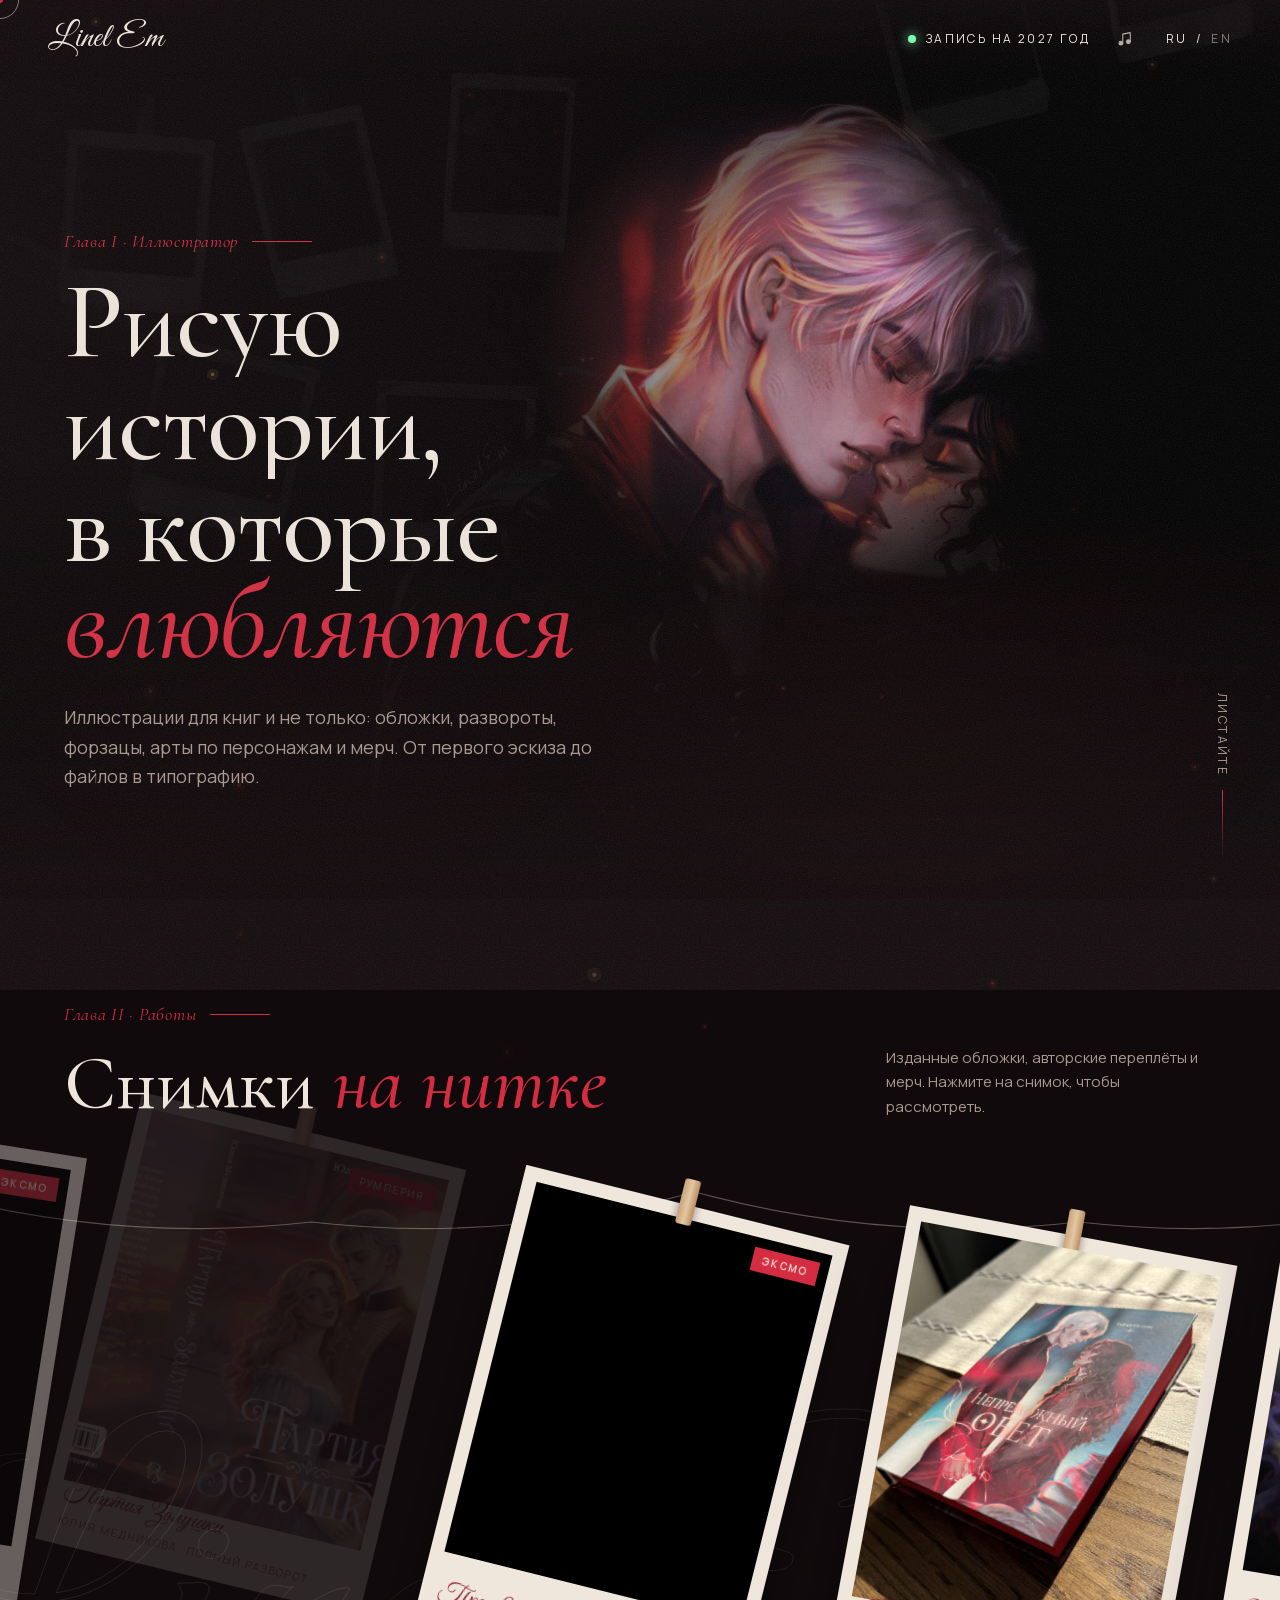
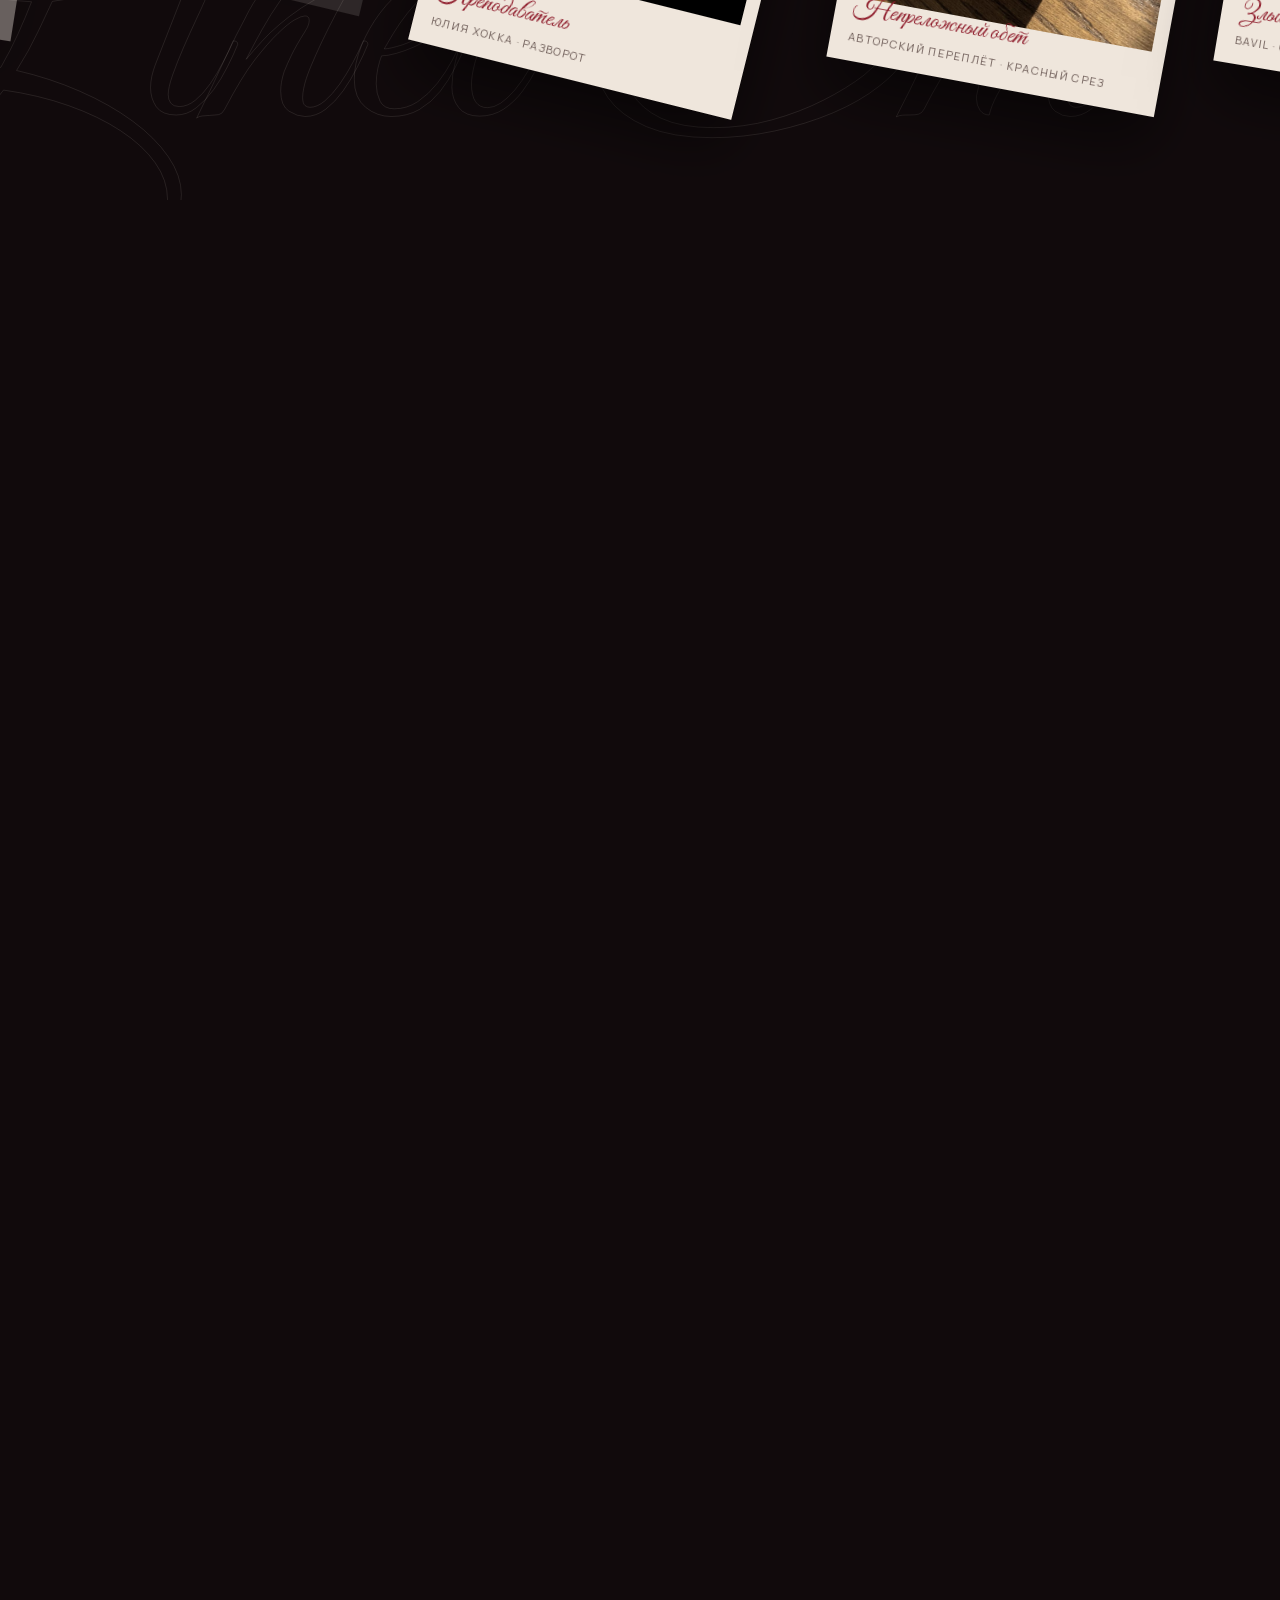
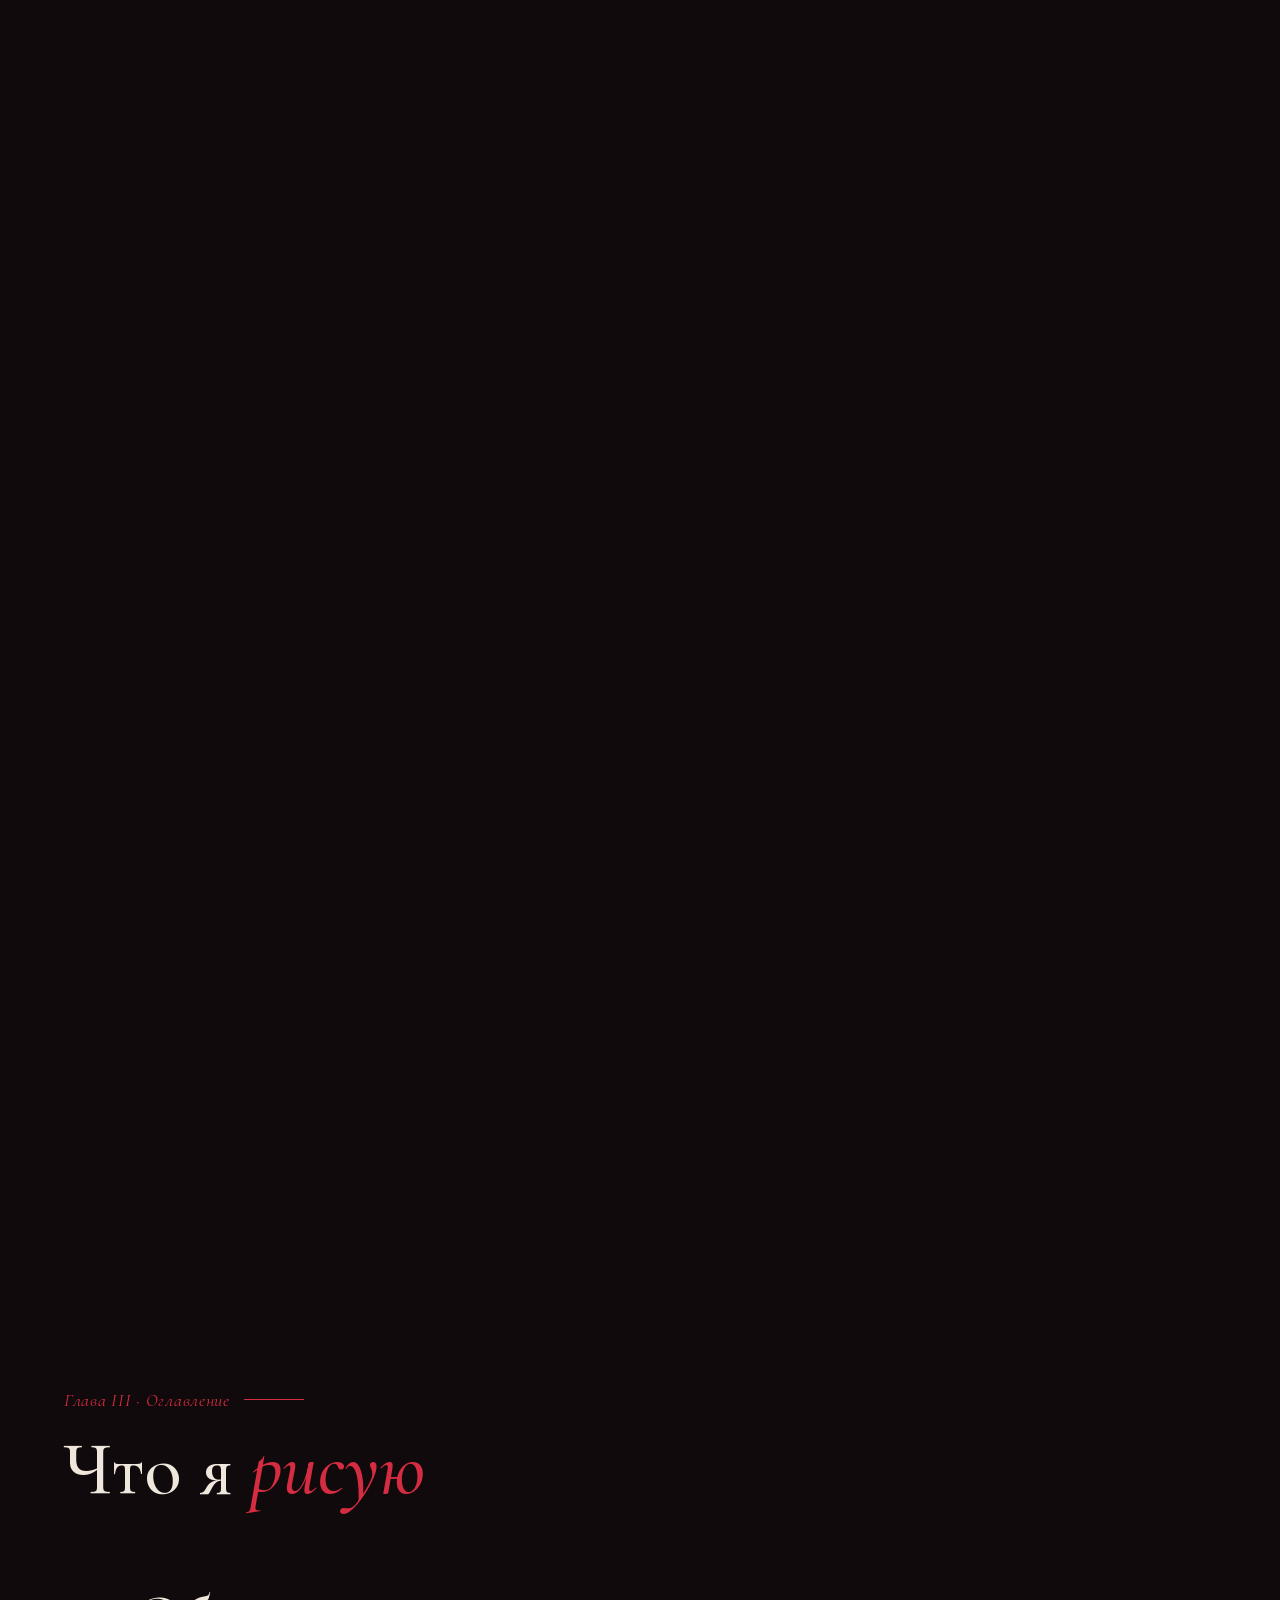
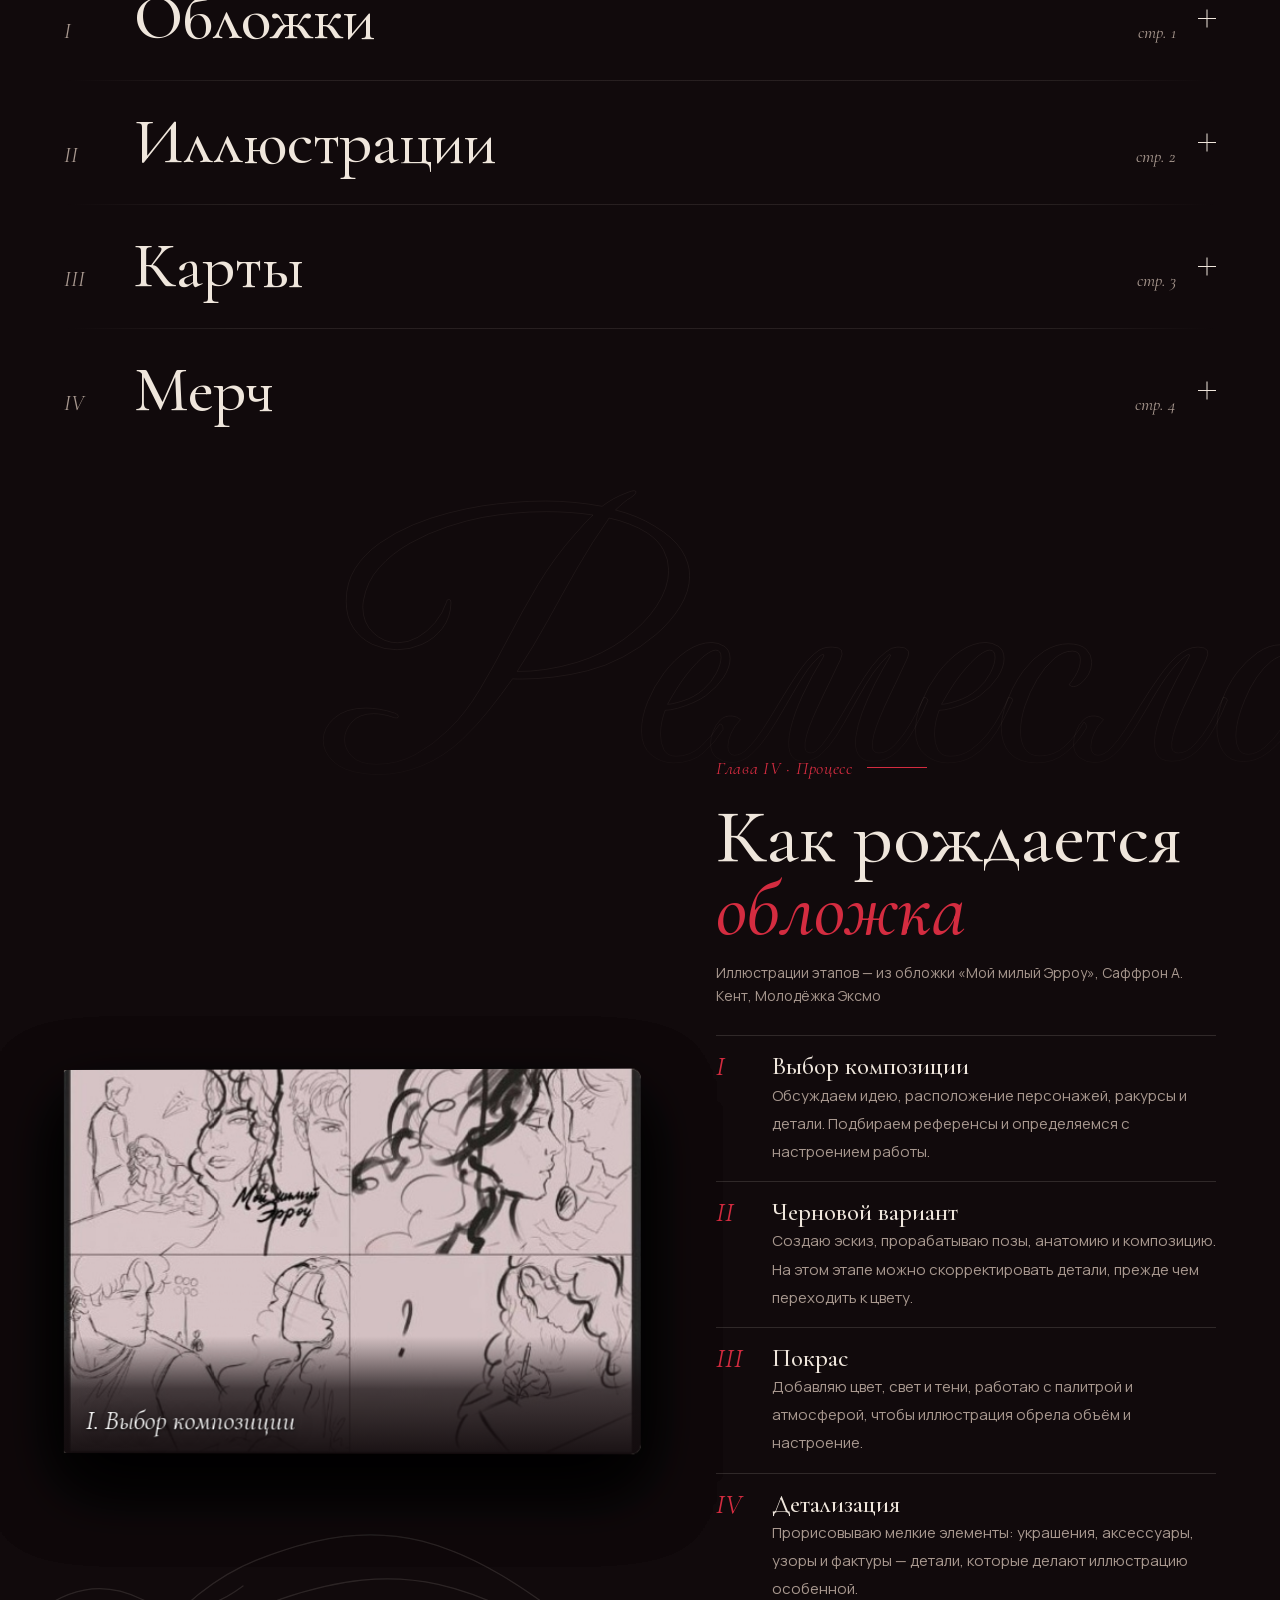
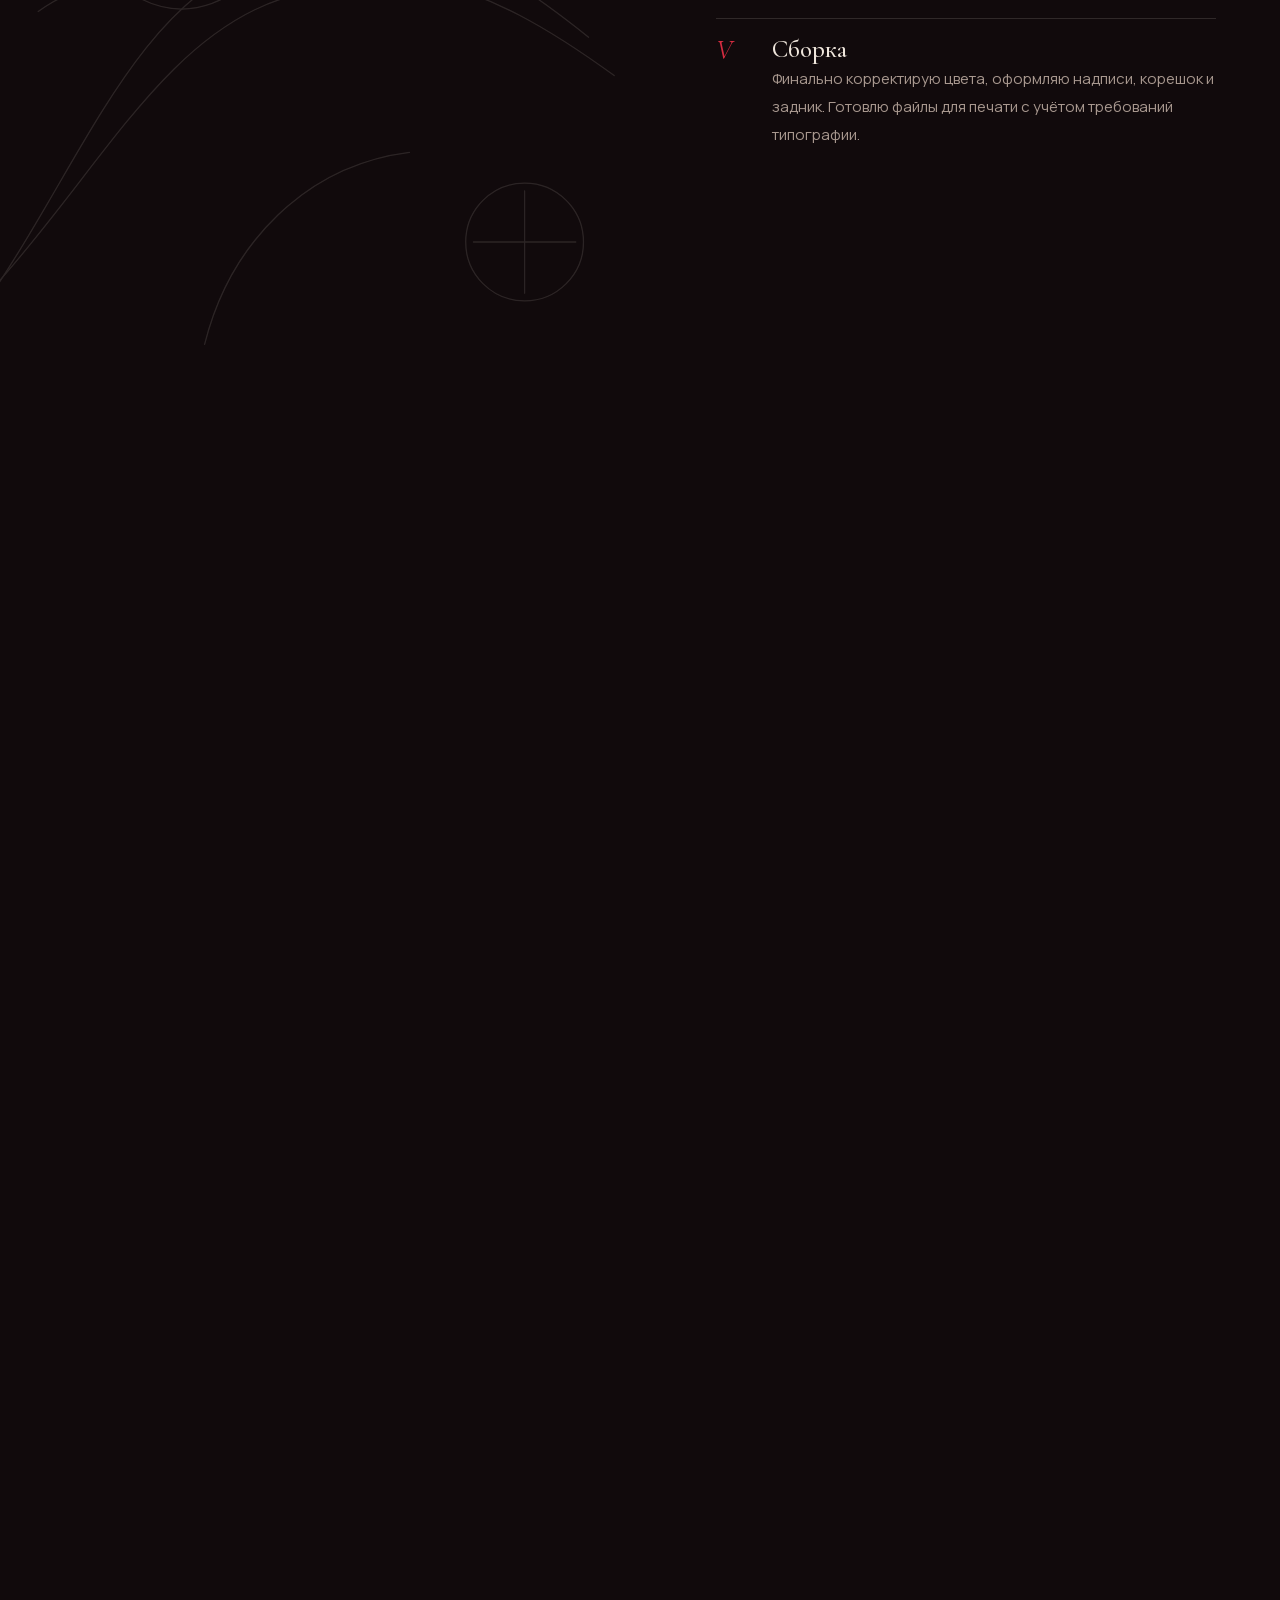
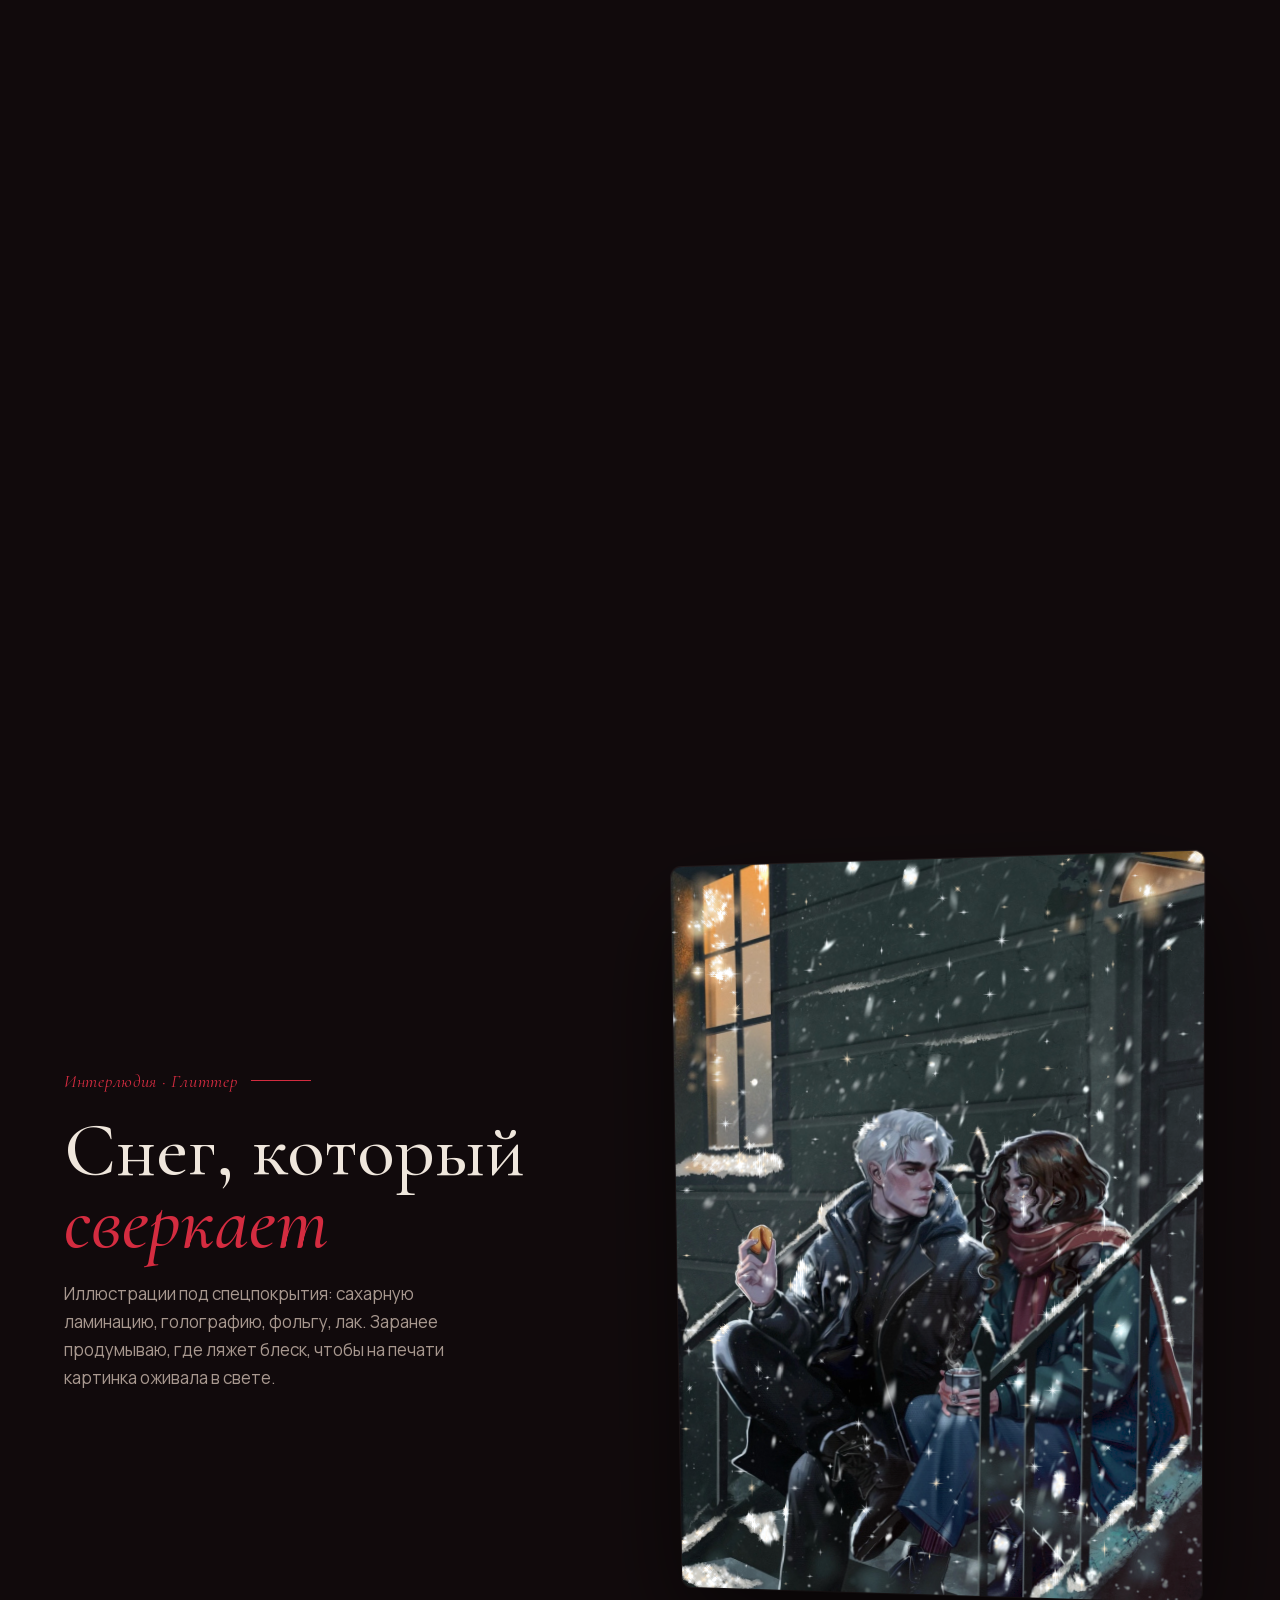
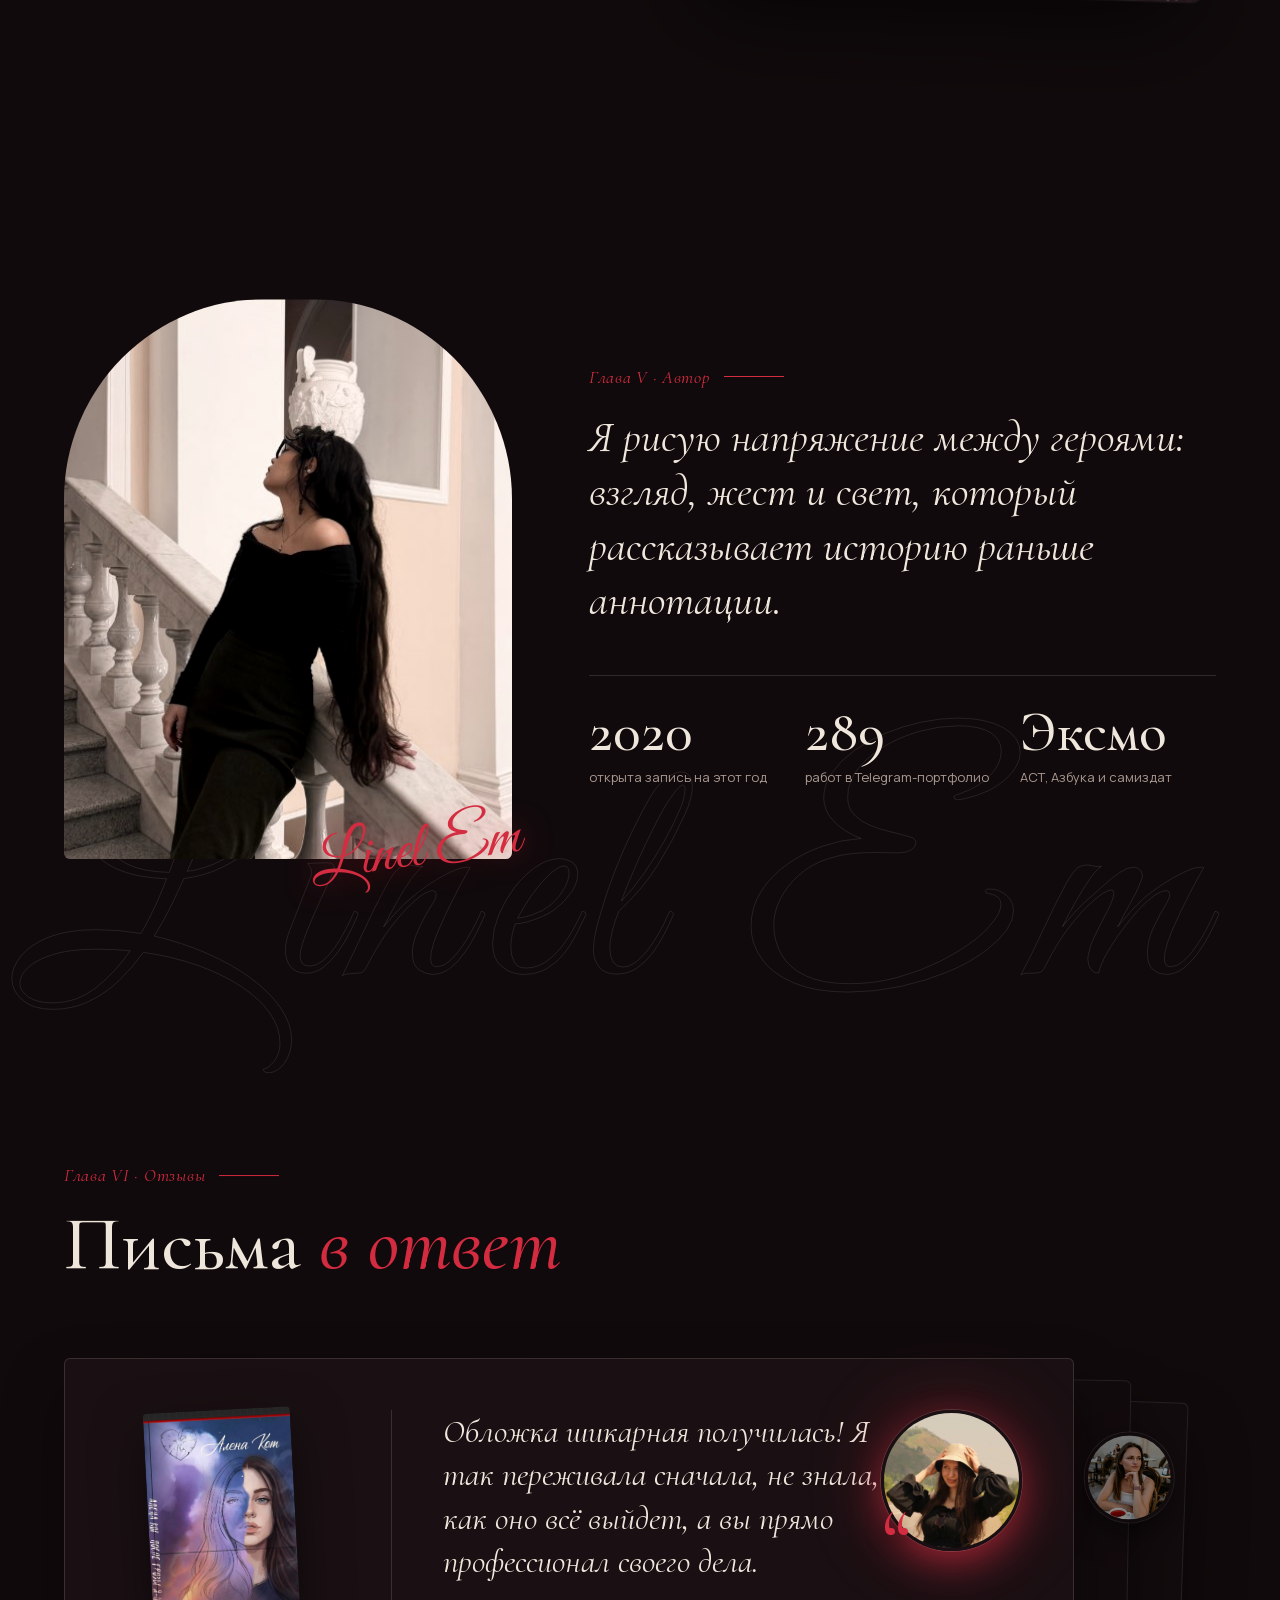
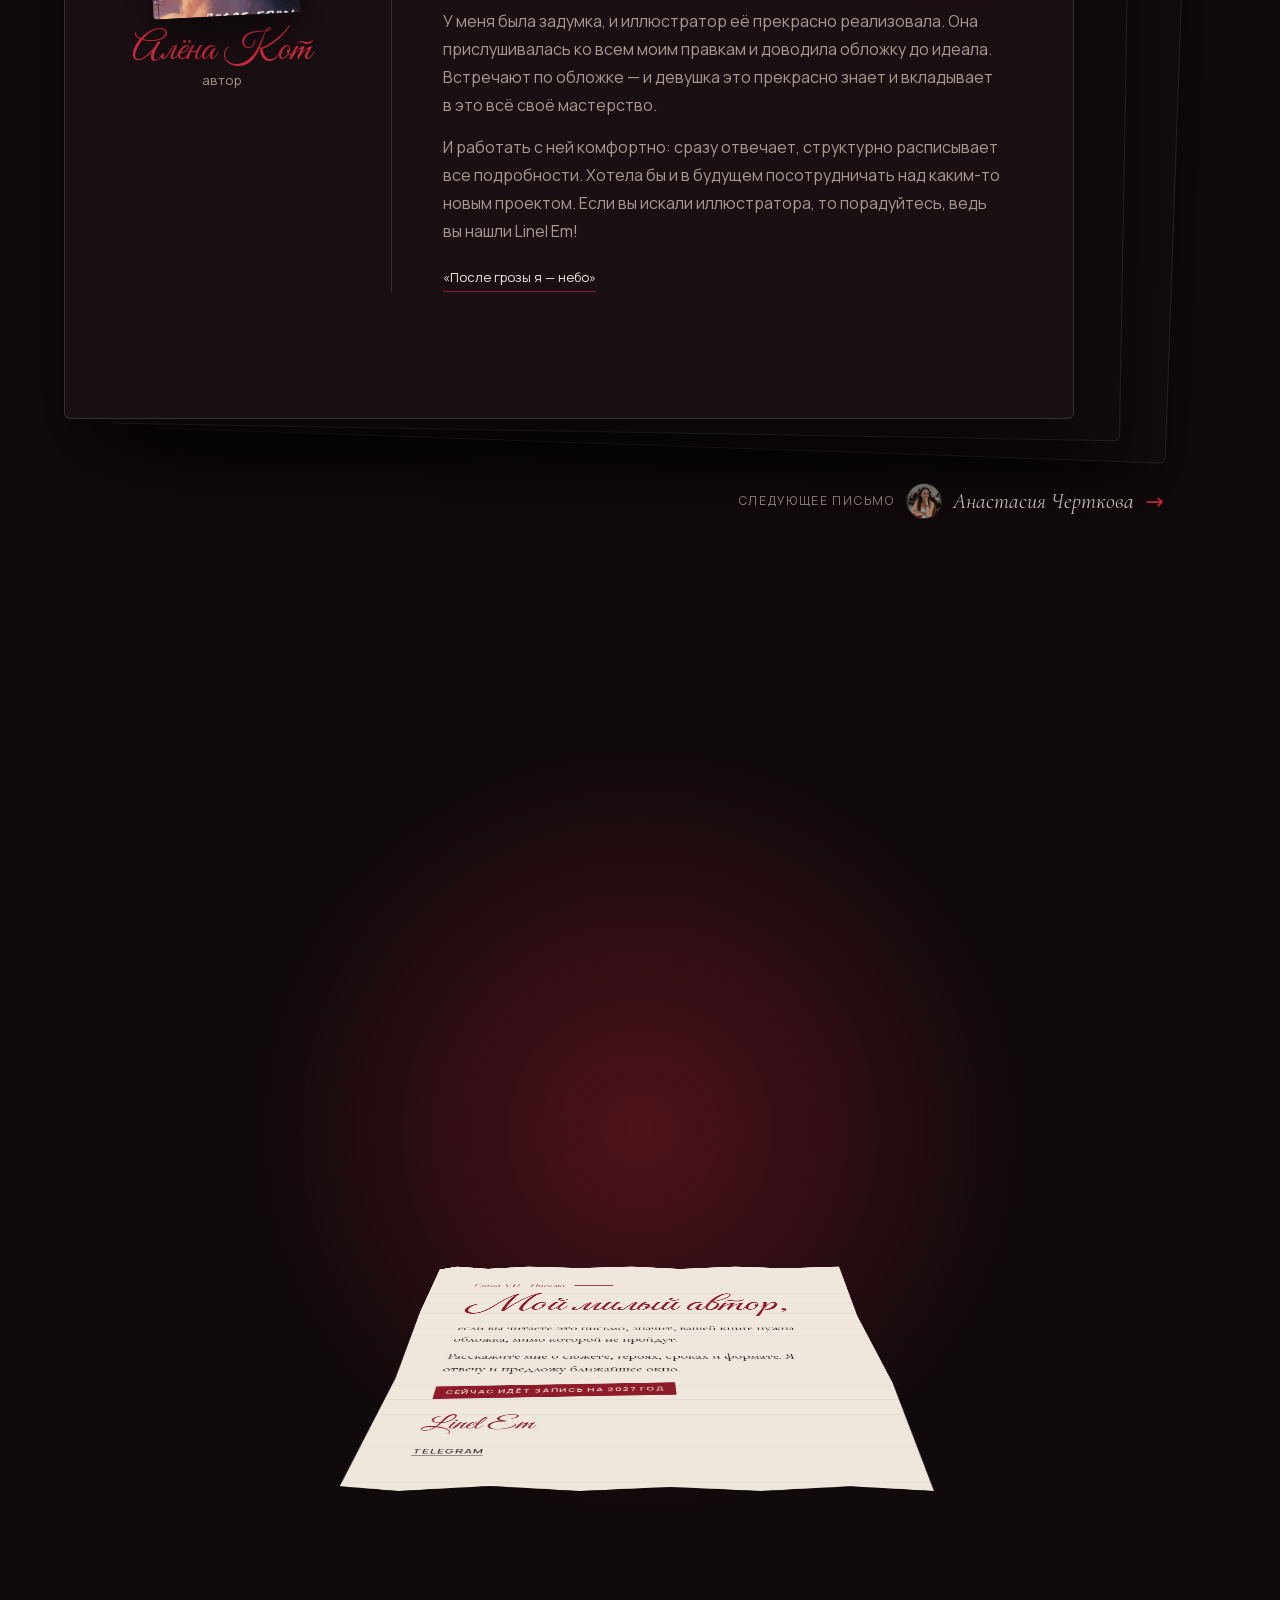
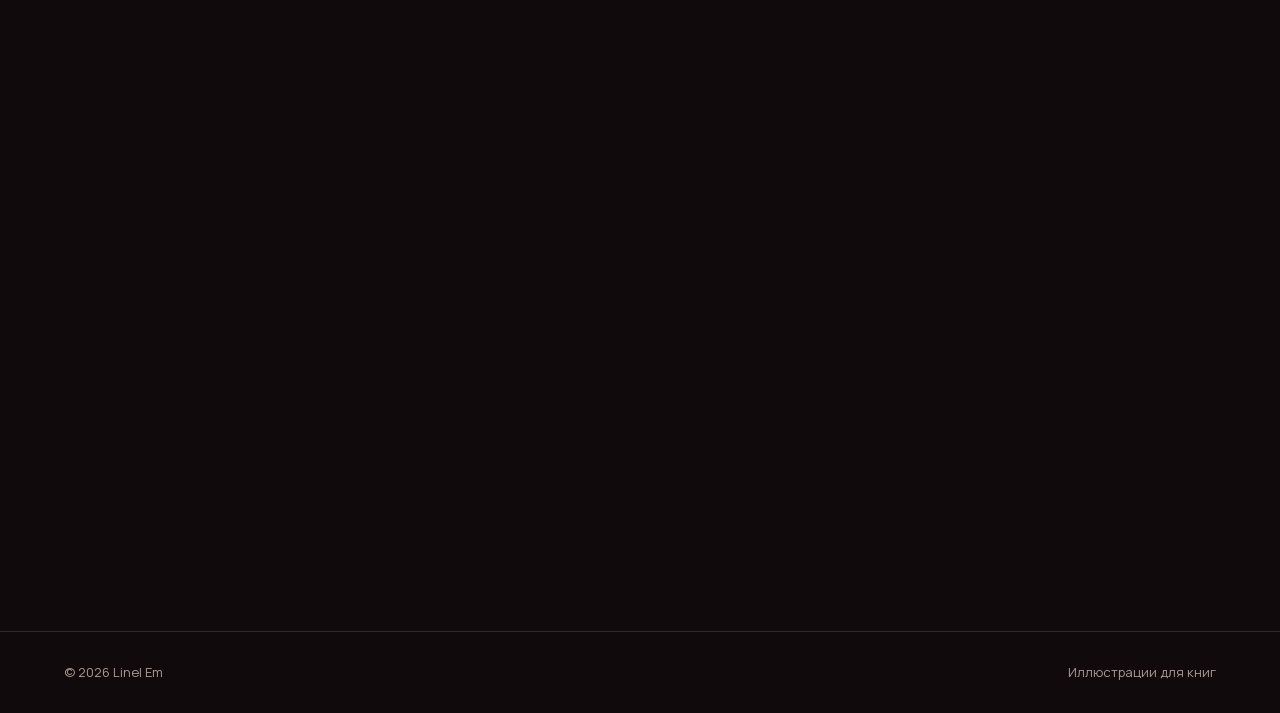
==== commit 0a9b9dfd: "Publish linelem.ru" ====
--- a/index.html
+++ b/index.html
@@ -113,6 +113,7 @@
   .lang { font-size: 12px; letter-spacing: .2em; text-transform: uppercase; display: flex; gap: 8px; }
   .lang span { opacity: 1; } .lang a { opacity: .5; transition: opacity .3s; } .lang a:hover { opacity: 1; }
   .logo { font: 400 34px/1 var(--script); }
+  .status { color: inherit; text-decoration: none; transition: opacity .3s; } .status:hover { opacity: .7; }
   .status { font-size: 12px; letter-spacing: .2em; text-transform: uppercase; display: flex; align-items: center; gap: 10px; }
   .status i { width: 8px; height: 8px; border-radius: 50%; background: #7dffb0; box-shadow: 0 0 12px #7dffb0; animation: pulse 2s infinite; }
   @keyframes pulse { 50% { opacity: .3 } }
@@ -340,6 +341,84 @@
   .facts b { display: block; font: 500 clamp(40px, 4.5vw, 60px)/1 var(--serif); color: var(--paper); }
   .facts span { font-size: 13px; color: var(--muted); }
 
+  /* ===== REVIEWS ===== */
+  .reviews h2 { margin: 18px 0 clamp(40px, 6vw, 80px); }
+  .rv-list { display: grid; gap: clamp(40px, 6vw, 80px); }
+  .rv { display: grid; grid-template-columns: minmax(180px, 3fr) 9fr; gap: clamp(24px, 5vw, 80px); align-items: start; }
+  .rv-side { position: relative; display: flex; flex-direction: column; align-items: center; text-align: center; gap: 14px; }
+  .rv-cover { width: 70%; aspect-ratio: 5/7; object-fit: cover; border-radius: 4px; box-shadow: 0 20px 50px rgba(0,0,0,.55); transform: rotate(-3deg); }
+  .rv-ava { width: 84px; height: 84px; border-radius: 50%; object-fit: cover; border: 3px solid var(--bg); margin-top: -46px; margin-left: 46%; position: relative; box-shadow: 0 0 0 1px var(--line); }
+  .rv-name { font: 400 40px/1 var(--script); color: var(--red); }
+  .rv-role { font-size: 13px; color: var(--muted); letter-spacing: .04em; }
+  .rv-body { position: relative; border-left: 1px solid var(--line); padding-left: clamp(20px, 4vw, 56px); }
+  .rv-body::before { content: "\201C"; position: absolute; left: clamp(4px, 2vw, 30px); top: -.35em; font: 400 140px/1 var(--serif); color: var(--wine); opacity: .6; pointer-events: none; }
+  .rv-lead { font: italic 400 clamp(24px, 2.6vw, 36px)/1.3 var(--serif); color: var(--paper); position: relative; }
+  .rv-text { margin-top: 24px; font-size: 16px; line-height: 1.75; color: var(--muted); max-width: 62ch; }
+  .rv-text p + p { margin-top: 14px; }
+  .rv-book { display: inline-block; margin-top: 22px; font-size: 13px; color: var(--paper); border-bottom: 1px solid var(--wine); padding-bottom: 2px; }
+  @media (max-width: 700px) {
+    .rv { grid-template-columns: 1fr; }
+    .rv-side { flex-direction: row; text-align: left; align-items: center; }
+    .rv-cover { width: 76px; transform: rotate(-3deg); }
+    .rv-ava { width: 56px; height: 56px; margin: 0 0 0 -30px; align-self: flex-end; }
+    .rv-side > div { display: grid; gap: 4px; }
+    .rv-name { font-size: 32px; }
+    .rv-body { border-left: 0; padding-left: 0; }
+    .rv-body::before { left: -6px; top: -.55em; font-size: 110px; }
+  }
+
+  .rv-solo .rv-ava { width: 160px; height: 160px; margin: 0; border: 0; box-shadow: 0 0 0 1px var(--line), 0 20px 50px rgba(0,0,0,.55); }
+  @media (max-width: 700px) { .rv-solo .rv-ava { width: 76px; height: 76px; } }
+  /* reviews as a stack of letters */
+  .rv-stack { max-width: 1100px; }
+  .reviews .rv-list { display: grid; gap: 0; padding: 0 clamp(64px, 7vw, 96px) 30px 0; }
+  .reviews .rv { --k: 0; grid-area: 1 / 1; background: #1a1013; border: 1px solid var(--line); border-radius: 6px; padding: clamp(28px, 4vw, 60px); box-shadow: 0 30px 60px rgba(0,0,0,.45);
+    transform: translate(calc(var(--k) * clamp(28px, 4vw, 46px)), calc(var(--k) * 10px)) rotate(calc(var(--k) * 1deg)); z-index: calc(10 - var(--k));
+    transition: transform .7s var(--ease), opacity .5s, filter .5s; transform-origin: 30% 100%; cursor: pointer; }
+  .reviews .rv:not(.on) { filter: brightness(.7); }
+  .reviews .rv:not(.on) > :not(.rv-ava) { opacity: 0; transition: opacity .3s; }
+  @media (max-width: 700px) { .reviews .rv-list { padding-right: 34px; } }
+  .reviews .rv.on { cursor: default; }
+  .reviews .rv { align-content: start; }
+  @media (max-width: 700px) { .reviews .rv-side { align-items: center; } }
+  .reviews .rv.on > * { transition: opacity .5s .25s; }
+  .reviews .rv.far { opacity: 0; pointer-events: none; }
+  .reviews .rv.out { transform: translate(-30%, 40px) rotate(-10deg); opacity: 0; z-index: 20; transition: transform .55s cubic-bezier(.5,0,.75,0), opacity .55s; }
+  .reviews .rv:not(.on):hover { filter: brightness(.85); }
+  .rv-next { display: flex; align-items: center; gap: 12px; margin: 26px 0 0 auto; background: none; border: 0; color: var(--paper); font: inherit; cursor: pointer; padding: 8px 0; }
+  .rv-next-label { font-size: 12px; letter-spacing: .14em; text-transform: uppercase; color: var(--muted); }
+  .rv-next img { width: 34px; height: 34px; border-radius: 50%; object-fit: cover; box-shadow: 0 0 0 1px var(--line); }
+  .rv-next-name { font: italic 400 22px/1 var(--serif); }
+  .rv-next i { font-style: normal; color: var(--red); font-size: 22px; transition: translate .3s var(--ease); }
+  .rv-next:hover i { translate: 6px 0; }
+  @media (max-width: 700px) { .rv-next-label { display: none; } .rv-next { margin-left: 0; } }
+  /* author photo lives in the top-right corner; on the next letter it peeks past the edge, then slides into place */
+  .reviews .rv { --av: clamp(64px, 7vw, 96px); --pd: clamp(28px, 4vw, 60px); position: relative; }
+  .reviews .rv .rv-ava { position: absolute; top: var(--pd); right: var(--pd); width: var(--av); height: var(--av); margin: 0; border: 3px solid #1a1013; box-shadow: 0 0 0 1px var(--line), 0 12px 30px rgba(0,0,0,.5); z-index: 2;
+    translate: 0 0; transition: translate .8s var(--ease), width .8s var(--ease), height .8s var(--ease), box-shadow .8s, opacity .4s; }
+  .reviews .rv.on { --av: clamp(100px, 11vw, 150px); }
+  .reviews .rv.on .rv-ava { box-shadow: 0 0 0 1px var(--line), 0 14px 40px -6px rgba(212,44,64,.7), 0 0 70px rgba(212,44,64,.35); }
+  .reviews .rv[style*="--k: 1"] .rv-ava { translate: calc(var(--pd) + var(--av) / 2) 0; animation: rvPeek 3.2s ease-in-out infinite; }
+  .reviews .rv[style*="--k: 2"] .rv-ava, .reviews .rv[style*="--k: 3"] .rv-ava { opacity: 0; }
+  .reviews .rv[style*="--k: 1"]:hover { filter: brightness(1); }
+  @keyframes rvPeek { 0%, 70%, 100% { transform: none; } 80% { transform: translateX(5px) rotate(4deg); } 90% { transform: translateX(-2px); } }
+  @media (prefers-reduced-motion: reduce) { .reviews .rv .rv-ava { animation: none; } }
+  .reviews .rv-solo { grid-template-columns: 1fr; }
+  .reviews .rv-solo .rv-side { align-items: flex-start; text-align: left; padding-right: calc(var(--av) + 16px); min-height: var(--av); justify-content: center; }
+  .reviews .rv-solo .rv-body { border-left: 0; padding-left: 0; }
+  .reviews .rv:not(.rv-solo) .rv-lead { padding-right: calc(var(--av) - 10px); }
+  @media (max-width: 700px) {
+    .reviews .rv { --av: 48px; --pd: 18px; padding: 22px 18px; transform: translate(calc(var(--k) * 16px), calc(var(--k) * 8px)) rotate(calc(var(--k) * 1deg)); } .reviews .rv.on { --av: 76px; }
+    .reviews .rv-lead { font-size: 22px; line-height: 1.32; }
+    .reviews .rv-text { font-size: 15px; line-height: 1.65; }
+    .reviews .rv::after { font-size: 64px; }
+    .reviews .rv .rv-side { padding-right: calc(var(--av) + 8px); }
+    .reviews .rv:not(.rv-solo) .rv-lead { padding-right: 0; }
+  }
+  /* quote mark sits on the photo's lower-left edge as a decoration */
+  .reviews .rv-body::before { content: none; }
+  .reviews .rv::after { content: "\201C"; position: absolute; z-index: 3; top: calc(var(--pd) + var(--av) * .62); right: calc(var(--pd) + var(--av) * .78); font: 400 clamp(72px, 7vw, 110px)/1 var(--serif); color: var(--red); text-shadow: 0 4px 18px rgba(0,0,0,.6); pointer-events: none; opacity: 0; transition: opacity .4s, top .8s var(--ease), right .8s var(--ease); }
+  .reviews .rv.on::after { opacity: 1; transition-delay: .3s; }
   /* ===== LETTER / CONTACT ===== */
   .contact { min-height: 100svh; display: grid; place-items: center; overflow: hidden; }
   .contact .glow { position: absolute; width: 70vmax; height: 70vmax; border-radius: 50%; background: radial-gradient(var(--wine), transparent 60%); opacity: .5; left: 50%; top: 50%; translate: -50% -50%; pointer-events: none; }
@@ -437,7 +516,7 @@
 <nav>
   <a class="logo" href="#top">Linel Em</a>
   <div class="nav-right">
-    <div class="status"><i></i>Запись на 2027 год</div>
+    <a class="status" href="https://t.me/LinelEm7" target="_blank" rel="noopener"><i></i>Запись на 2027 год</a>
     <button class="sound" aria-pressed="false" aria-label="Включить музыку" data-on="Включить музыку" data-off="Выключить музыку" data-cursor="Включить"><svg class="note" viewBox="0 0 24 24" aria-hidden="true"><path d="M9 17.5V5.5l10-2v12"/><circle cx="6.5" cy="17.5" r="2.5"/><circle cx="16.5" cy="15.5" r="2.5"/></svg><span class="bars"><i></i><i></i><i></i></span></button>
     <div class="lang"><span>RU</span>/<a href="https://linelem.com/" hreflang="en" lang="en">EN</a></div>
   </div>
@@ -532,8 +611,8 @@
   <div class="chapter">Глава III · Оглавление</div>
   <h2>Что я <em>рисую</em></h2>
   <ol class="toc">
-    <li class="toc-item open">
-      <button class="toc-head" aria-expanded="true" data-cursor="Закрыть"><span class="toc-n">I</span><span class="toc-t">Обложки</span><span class="toc-dots"></span><span class="toc-p">стр. 1</span><span class="toc-plus"></span></button>
+    <li class="toc-item">
+      <button class="toc-head" aria-expanded="false" data-cursor="Открыть"><span class="toc-n">I</span><span class="toc-t">Обложки</span><span class="toc-dots"></span><span class="toc-p">стр. 1</span><span class="toc-plus"></span></button>
       <div class="toc-body"><div class="toc-inner"><div class="toc-content">
         <div><p>Лицевая сторона или полный разворот с корешком и задником. Подстраиваю сетку, вылеты и место под текст под вашу типографию.</p>
           <ul class="toc-tags"><li>лицевая сторона</li><li>разворот</li><li>суперобложка</li><li>переплёт</li></ul></div>
@@ -650,11 +729,105 @@
   </div>
 </section>
 
-<!-- VI. LETTER -->
+<!-- VI. REVIEWS -->
+<section class="reviews" id="reviews">
+  <div class="chapter">Глава VI · Отзывы</div>
+  <h2>Письма <em>в&nbsp;ответ</em></h2>
+  <div class="rv-stack">
+  <div class="rv-list">
+    <article class="rv">
+      <div class="rv-side">
+        <img class="rv-cover" src="img/groza.jpg" alt="Обложка «После грозы я — небо»" loading="lazy">
+        <img class="rv-ava" src="img/review-alena.jpg" alt="Алёна Кот" loading="lazy">
+        <div><div class="rv-name">Алёна Кот</div><div class="rv-role">автор</div></div>
+      </div>
+      <div class="rv-body">
+        <p class="rv-lead">Обложка шикарная получилась! Я так переживала сначала, не знала, как оно всё выйдет, а вы прямо профессионал своего дела.</p>
+        <div class="rv-text">
+          <p>У меня была задумка, и иллюстратор её прекрасно реализовала. Она прислушивалась ко всем моим правкам и доводила обложку до идеала. Встречают по обложке — и девушка это прекрасно знает и вкладывает в это всё своё мастерство.</p>
+          <p>И работать с ней комфортно: сразу отвечает, структурно расписывает все подробности. Хотела бы и в будущем посотрудничать над каким-то новым проектом. Если вы искали иллюстратора, то порадуйтесь, ведь вы нашли Linel Em!</p>
+        </div>
+        <span class="rv-book">«После грозы я — небо»</span>
+      </div>
+    </article>
+    <article class="rv rv-solo">
+      <div class="rv-side">
+        <img class="rv-ava" src="img/review-anastasia.jpg" alt="Анастасия Черткова" loading="lazy">
+        <div><div class="rv-name">Анастасия Черткова</div><div class="rv-role">автор Эксмо и МИФ, книжный блогер</div></div>
+      </div>
+      <div class="rv-body">
+        <p class="rv-lead">Персонажи оживали в её иллюстрациях. Безумно талантливый иллюстратор с потрясающим чувством цвета и вниманием к деталям!</p>
+        <div class="rv-text">
+          <p>Я работала с Линель над своей книгой «Лабиринт Ариадны» и осталась в полном восторге. Она внимательно учитывала все мои пожелания, но при этом предлагала собственные варианты, которые с её профессиональной точки зрения были более подходящими. И тогда происходило настоящее волшебство. Линель тонко передала характер каждого героя и превратила буквы в великолепные арты.</p>
+          <p>Обожаю каждую иллюстрацию, которую создаёт Линель, — я её фанатка.</p>
+        </div>
+        <span class="rv-book">«Лабиринт Ариадны»</span>
+      </div>
+    </article>
+    <article class="rv rv-solo">
+      <div class="rv-side">
+        <img class="rv-ava" src="img/review-kristina.jpg" alt="Кристина" loading="lazy">
+        <div><div class="rv-name">Кристина</div><div class="rv-role">редактор Эксмо</div></div>
+      </div>
+      <div class="rv-body">
+        <p class="rv-lead">Полная вовлечённость в процесс, быстрые правки, комфортная коммуникация — ваша иллюстрация точно в надёжных руках.</p>
+        <div class="rv-text">
+          <p>Хочу поблагодарить Linel Em за замечательный опыт сотрудничества и, конечно, невероятно красивые иллюстрации!</p>
+        </div>
+      </div>
+    </article>
+    <article class="rv">
+      <div class="rv-side">
+        <img class="rv-cover" src="img/prepod.jpg" alt="Обложка «Преподаватель»" loading="lazy">
+        <img class="rv-ava" src="img/review-yulia.jpg" alt="Юлия Хокка" loading="lazy">
+        <div><div class="rv-name">Юлия Хокка</div><div class="rv-role">писатель и психолог, автор Эксмо</div></div>
+      </div>
+      <div class="rv-body">
+        <p class="rv-lead">Получила одну из самых красивых иллюстраций с персонажами, которые только видела.</p>
+        <div class="rv-text">
+          <p>Я в восторге от обложки для своей книги. Очень переживала по этому поводу изначально, но в итоге считаю большой удачей, что попала именно к Linel Em.</p>
+          <p>Стильная рисовка, красивые лица, тонко передан характер персонажей и напряжение между ними. Очень надеюсь, что и мои будущие книги получат обложки с иллюстрациями от этого прекрасного художника. Спасибо!</p>
+        </div>
+        <span class="rv-book">«Преподаватель» · Эксмо</span>
+      </div>
+    </article>
+    <article class="rv rv-solo">
+      <div class="rv-side">
+        <img class="rv-ava" src="img/review-anastasia-ed.jpg" alt="Анастасия" loading="lazy">
+        <div><div class="rv-name">Анастасия</div><div class="rv-role">литературный редактор Эксмо и АСТ</div></div>
+      </div>
+      <div class="rv-body">
+        <p class="rv-lead">Мы понимали друг друга с полуслова и словили общий вайб.</p>
+        <div class="rv-text">
+          <p>Хочу поблагодарить Linel Em за прекрасные иллюстрации и шикарный опыт взаимодействия с художником! Заказывала две обложки с совершенно разными настроениями и цветовой гаммой.</p>
+          <p>Прежде всего хочу отметить вовлечённость в работу, готовность помочь с идеей, полное включение в атмосферу произведения и очень лёгкую коммуникацию. Мы постоянно были на связи и быстро вносили правки.</p>
+          <p>Сначала я обратилась за иллюстрацией в холодных тонах с напряжённой, давящей атмосферой, затем — в красно-оранжевых, со страстью, лёгкой эротикой и камерностью. С обеими задачами Linel Em справилась отлично. Я в полном восторге от работы!</p>
+        </div>
+      </div>
+    </article>
+    <article class="rv rv-solo">
+      <div class="rv-side">
+        <img class="rv-ava" src="img/review-polina.jpg" alt="Полина Малеева" loading="lazy">
+        <div><div class="rv-name">Полина Малеева</div><div class="rv-role">выпускающий редактор отдела некнижной продукции и лицензионных проектов</div></div>
+      </div>
+      <div class="rv-body">
+        <p class="rv-lead">Популярностью наших проектов мы во многом обязаны её иллюстрациям!</p>
+        <div class="rv-text">
+          <p>Художница Linel Em не просто оправдала мои ожидания как специалист и как художник проекта, но и оказалась замечательным человеком!</p>
+          <p>Она чётко следует техническому заданию и всегда укладывается в сроки. При этом не ограничивается точным выполнением пожеланий автора: сама предлагает идеи и интересные варианты. Работать с ней — одно удовольствие.</p>
+        </div>
+      </div>
+    </article>
+  </div>
+  <button class="rv-next" type="button" data-cursor="Читать"><span class="rv-next-label">Следующее письмо</span><img alt=""><span class="rv-next-name"></span><i aria-hidden="true">→</i></button>
+  </div>
+</section>
+
+<!-- VII. LETTER -->
 <section class="contact" id="contact">
   <div class="glow"></div>
   <div class="letter">
-    <div class="chapter" style="color:var(--wine)">Глава VI · Письмо</div>
+    <div class="chapter" style="color:var(--wine)">Глава VII · Письмо</div>
     <h2>Мой милый автор,</h2>
     <p>если вы читаете это письмо, значит, вашей книге нужна обложка, мимо которой не пройдут.</p>
     <p>Расскажите мне о сюжете, героях, сроках и формате. Я отвечу и предложу ближайшее окно.</p>
@@ -1099,6 +1272,41 @@
   document.fonts && document.fonts.ready.then(lateRefresh);
   document.addEventListener('load', (e) => { if (e.target.tagName === 'IMG') lateRefresh(); }, true);
 })();
+
+/* reviews: a stack of letters, the top one slides away to reveal the next */
+(() => {
+  const list = document.querySelector('.reviews .rv-list');
+  if (!list) return;
+  const cards = [...list.children], btn = document.querySelector('.rv-next');
+  const n = cards.length; let cur = 0, busy = false;
+  cards.forEach((c) => { const a = c.querySelector('.rv-ava'); if (a) c.appendChild(a); });
+  const render = () => {
+    cards.forEach((c, i) => {
+      const k = (i - cur + n) % n;
+      c.style.setProperty('--k', Math.min(k, 3));
+      c.classList.toggle('on', k === 0);
+      c.classList.toggle('far', k > 2);
+      c.setAttribute('aria-hidden', k ? 'true' : 'false');
+    });
+    const nx = cards[(cur + 1) % n];
+    btn.querySelector('img').src = (nx.querySelector('.rv-ava') || nx.querySelector('.rv-cover')).src;
+    btn.querySelector('.rv-next-name').textContent = nx.querySelector('.rv-name').textContent;
+  };
+  const go = (d) => {
+    if (busy || n < 2) return; busy = true;
+    if (d > 0) {
+      const top = cards[cur]; top.classList.add('out');
+      setTimeout(() => { top.classList.remove('out'); cur = (cur + 1) % n; render(); busy = false; }, 500);
+    } else { cur = (cur - 1 + n) % n; render(); setTimeout(() => busy = false, 500); }
+  };
+  btn.addEventListener('click', () => go(1));
+  cards.forEach((c) => c.addEventListener('click', () => { if (!c.classList.contains('on')) go(1); }));
+  let x0 = null;
+  list.addEventListener('touchstart', (e) => { x0 = e.touches[0].clientX; }, { passive: true });
+  list.addEventListener('touchend', (e) => { if (x0 == null) return; const dx = e.changedTouches[0].clientX - x0; x0 = null; if (Math.abs(dx) > 50) go(dx < 0 ? 1 : -1); });
+  render();
+})();
+
 </script>
 </body>
 </html>
